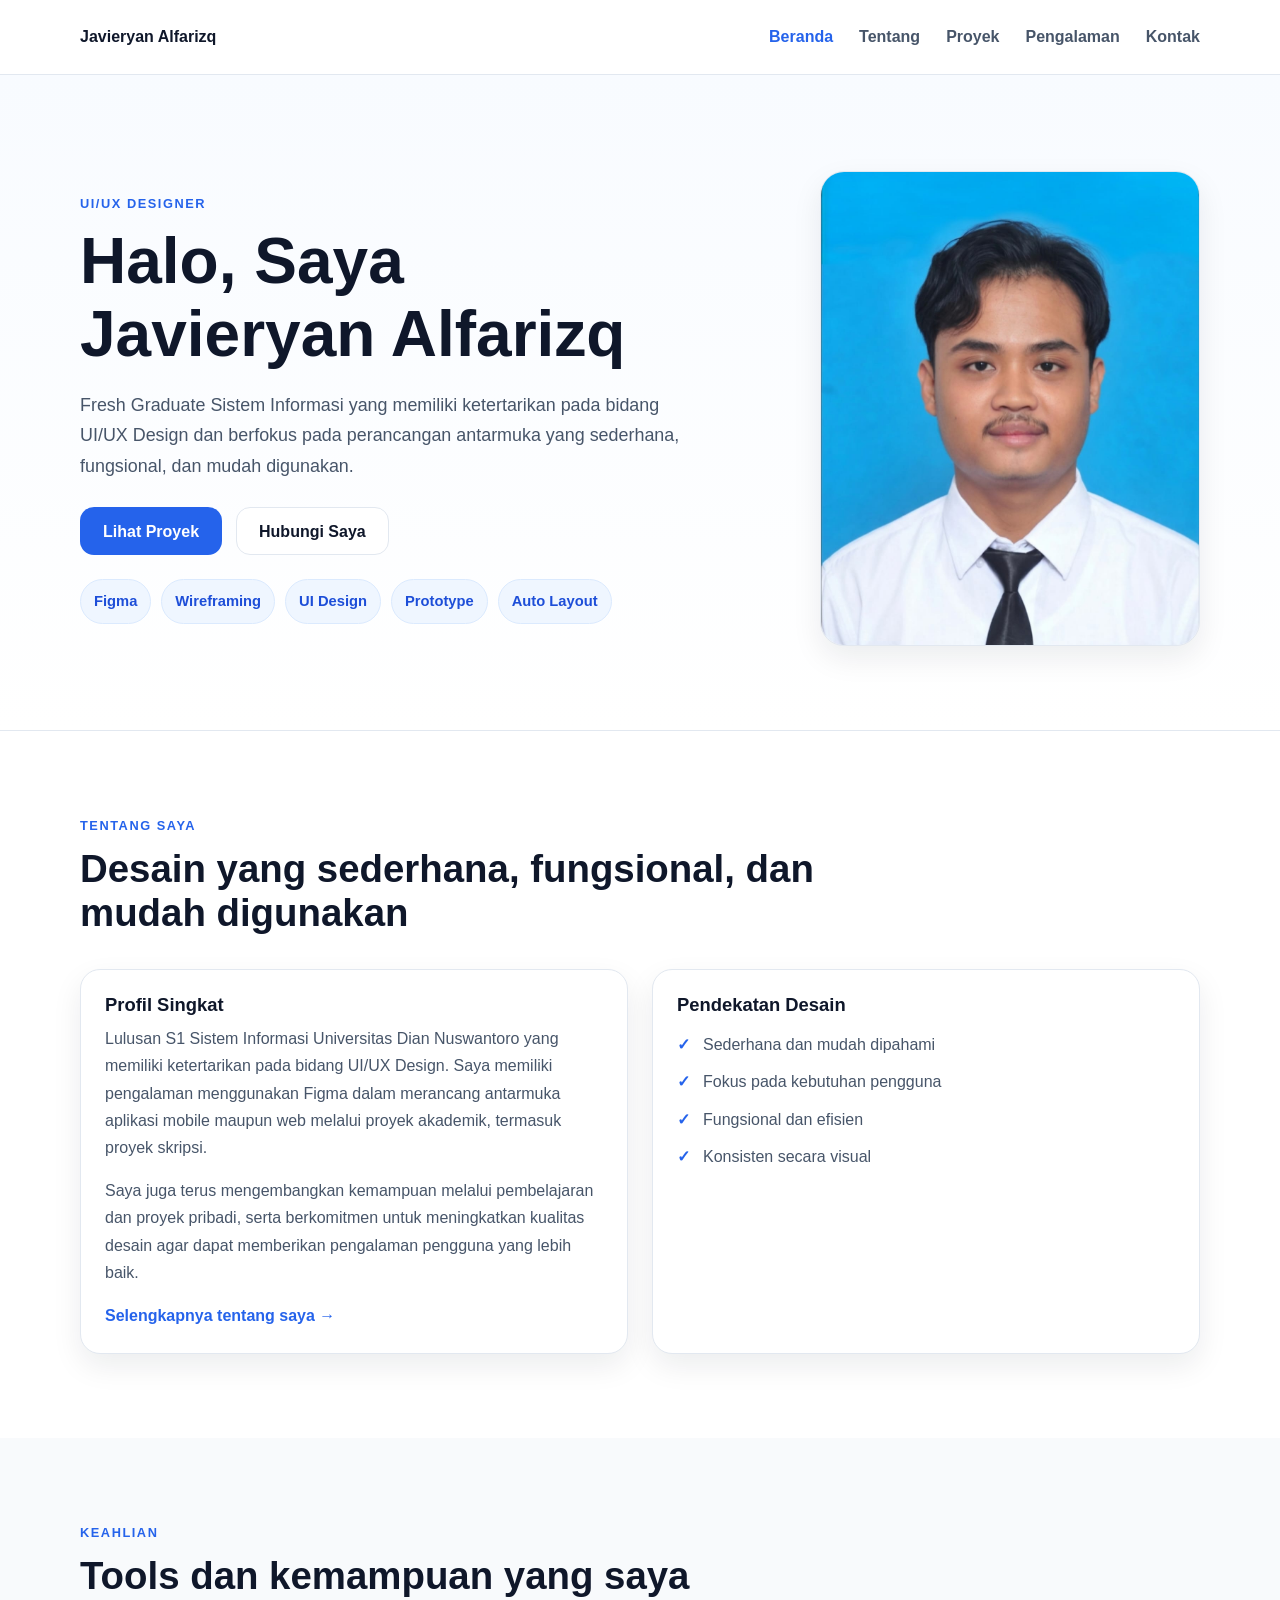
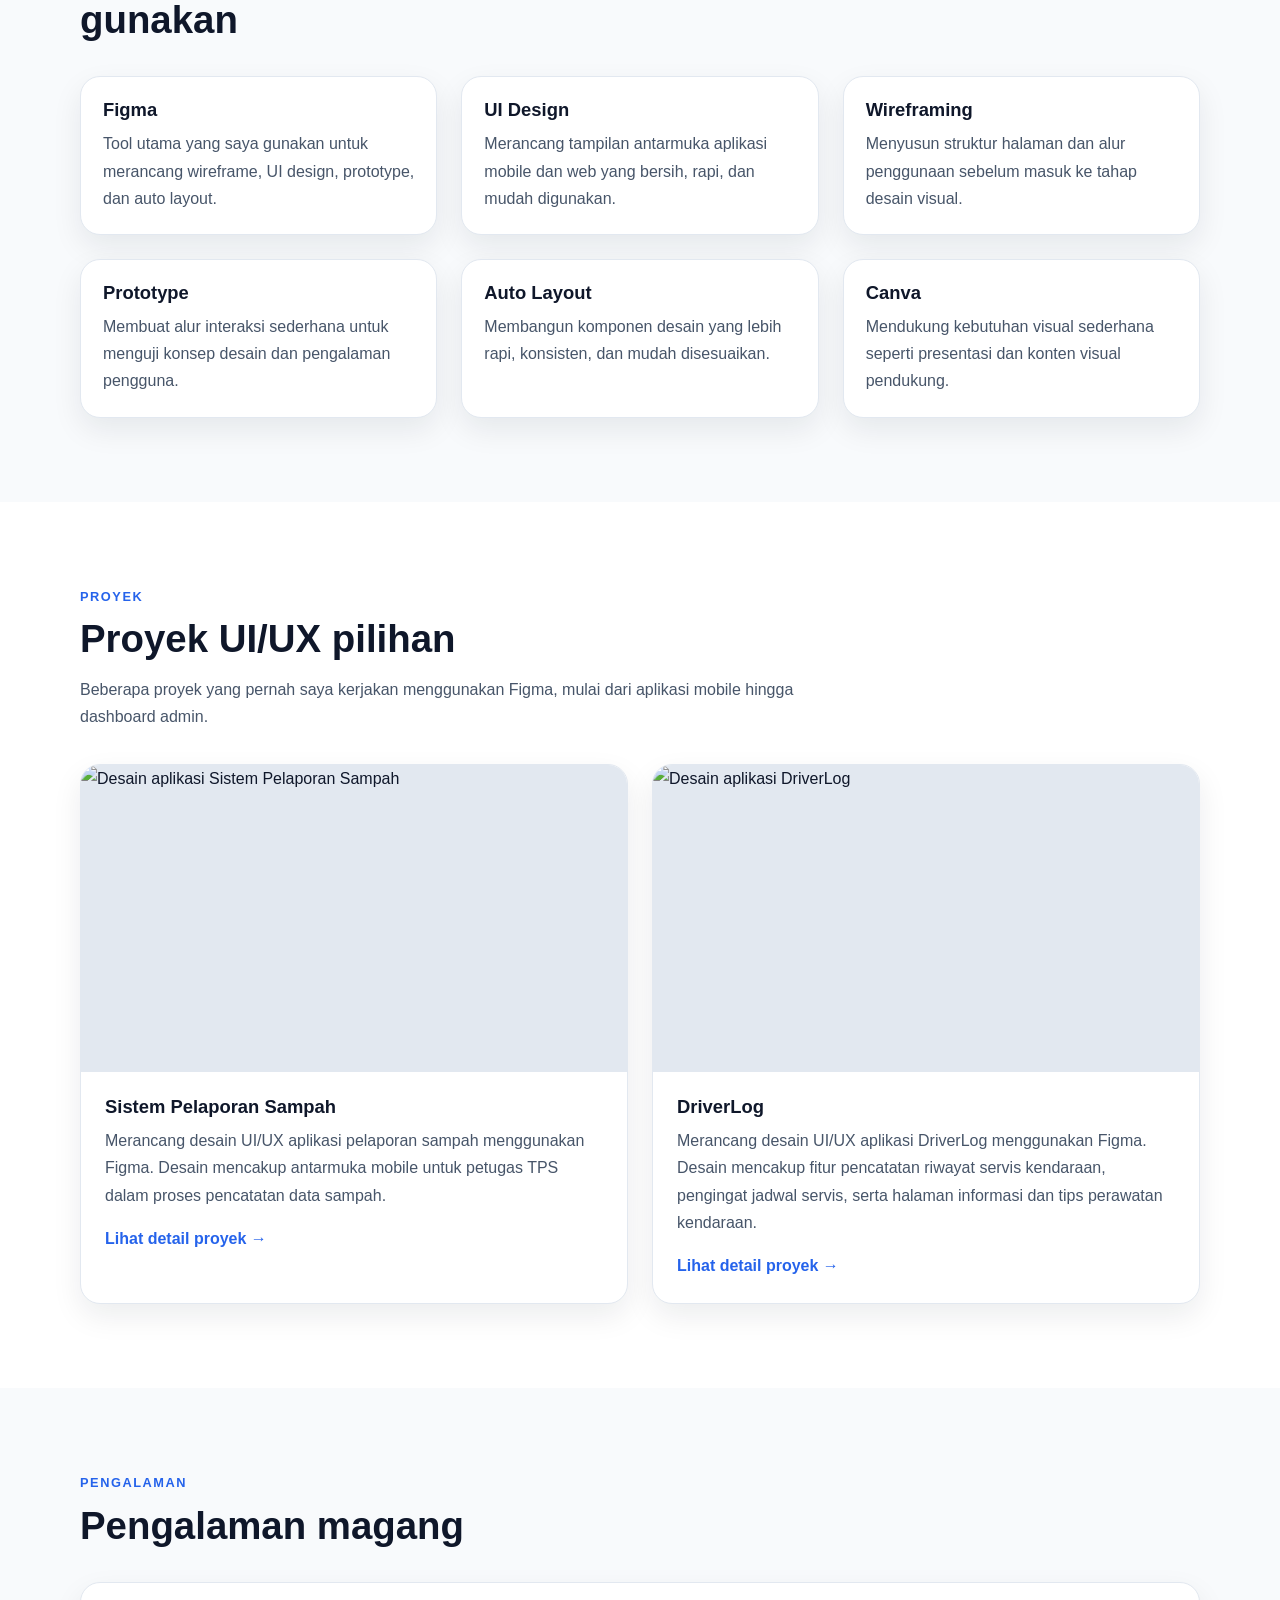
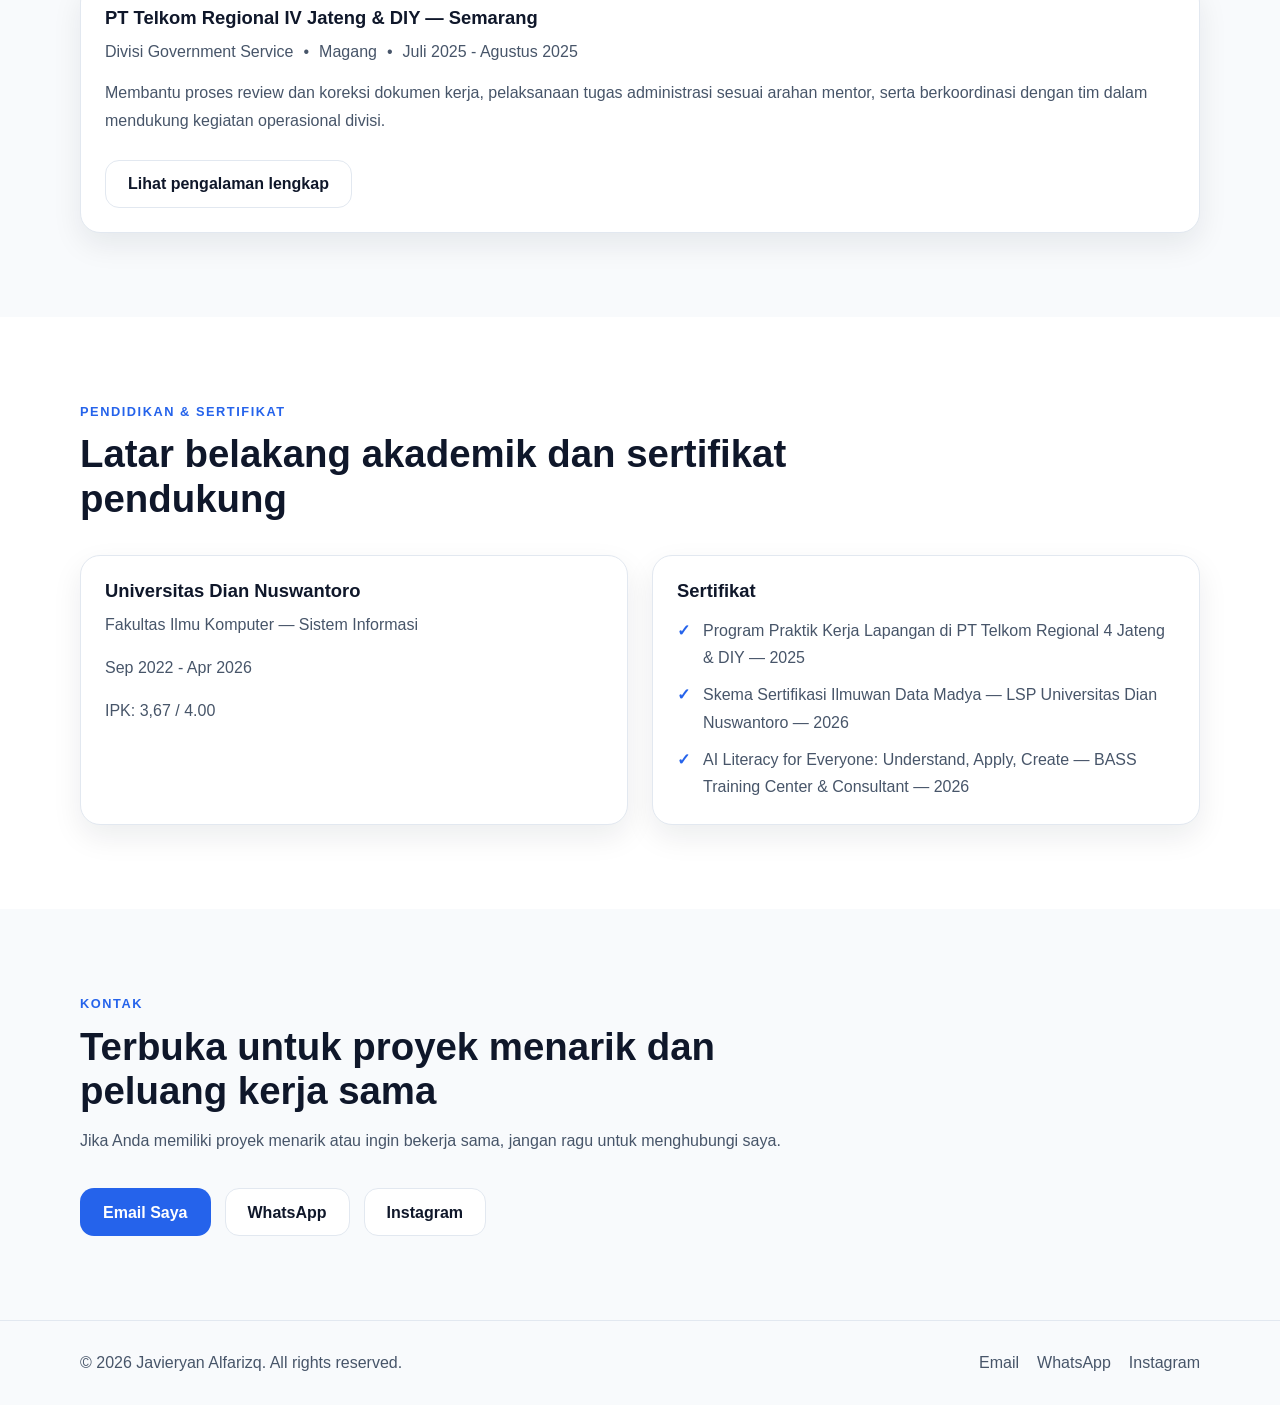
==== index.html @ 16094258 "first commit" ====
<!DOCTYPE html>
<html lang="id">
<head>
  <meta charset="UTF-8" />
  <meta name="viewport" content="width=device-width, initial-scale=1.0" />

  <title>Javieryan Alfarizq — UI/UX Designer</title>

  <meta
    name="description"
    content="Portofolio Javieryan Alfarizq, Fresh Graduate Sistem Informasi yang berfokus pada UI/UX Design. Merancang antarmuka aplikasi mobile dan web yang sederhana, fungsional, dan mudah digunakan."
  />

  <link rel="icon" href="favicon.svg" type="image/svg+xml" />
  <link rel="stylesheet" href="css/style.css" />
  <script src="js/main.js" defer></script>
</head>
<body>

  <!-- Header -->
  <header class="header">
    <div class="container nav">
      <a class="brand" href="index.html">Javieryan Alfarizq</a>

      <button
        id="menu-toggle"
        class="menu-toggle"
        aria-label="Buka menu"
        aria-expanded="false"
      >
        ☰
      </button>

      <nav aria-label="Navigasi utama">
        <ul id="nav-links" class="nav-links">
          <li><a class="nav-link active" aria-current="page" href="index.html">Beranda</a></li>
          <li><a class="nav-link" href="about.html">Tentang</a></li>
          <li><a class="nav-link" href="projects.html">Proyek</a></li>
          <li><a class="nav-link" href="experience.html">Pengalaman</a></li>
          <li><a class="nav-link" href="contact.html">Kontak</a></li>
        </ul>
      </nav>
    </div>
  </header>

  <main>

        <!-- Hero -->
    <section class="hero">
      <div class="container hero-grid">

        <!-- Kolom kiri: teks -->
        <div class="hero-inner reveal">
          <p class="eyebrow">UI/UX Designer</p>

          <h1>Halo, Saya Javieryan Alfarizq</h1>

          <p class="lead">
            Fresh Graduate Sistem Informasi yang memiliki ketertarikan pada bidang
            UI/UX Design dan berfokus pada perancangan antarmuka yang sederhana,
            fungsional, dan mudah digunakan.
          </p>

          <div class="btn-row">
            <a class="btn btn-primary" href="projects.html">Lihat Proyek</a>
            <a class="btn btn-secondary" href="contact.html">Hubungi Saya</a>
          </div>

          <div class="badges">
            <span class="badge">Figma</span>
            <span class="badge">Wireframing</span>
            <span class="badge">UI Design</span>
            <span class="badge">Prototype</span>
            <span class="badge">Auto Layout</span>
          </div>
        </div>

        <!-- Kolom kanan: foto profil -->
        <div class="hero-photo reveal">
          <img
            src="assets/images/profile/javierfotobaru.jpeg"
            alt="Foto Javieryan Alfarizq"
          />
        </div>

      </div>
    </section>

    <!-- Tentang Singkat -->
    <section id="tentang" class="section reveal">
      <div class="container">
        <div class="section-head">
          <p class="eyebrow">Tentang Saya</p>
          <h2>Desain yang sederhana, fungsional, dan mudah digunakan</h2>
        </div>

        <div class="grid-2">
          <article class="card">
            <div class="card-body">
              <h3>Profil Singkat</h3>
              <p>
                Lulusan S1 Sistem Informasi Universitas Dian Nuswantoro yang
                memiliki ketertarikan pada bidang UI/UX Design. Saya memiliki
                pengalaman menggunakan Figma dalam merancang antarmuka aplikasi
                mobile maupun web melalui proyek akademik, termasuk proyek
                skripsi.
              </p>
              <p>
                Saya juga terus mengembangkan kemampuan melalui pembelajaran dan
                proyek pribadi, serta berkomitmen untuk meningkatkan kualitas
                desain agar dapat memberikan pengalaman pengguna yang lebih baik.
              </p>
              <a class="link-arrow" href="about.html">Selengkapnya tentang saya →</a>
            </div>
          </article>

          <article class="card">
            <div class="card-body">
              <h3>Pendekatan Desain</h3>
              <ul class="list-check">
                <li>Sederhana dan mudah dipahami</li>
                <li>Fokus pada kebutuhan pengguna</li>
                <li>Fungsional dan efisien</li>
                <li>Konsisten secara visual</li>
              </ul>
            </div>
          </article>
        </div>
      </div>
    </section>

    <!-- Keahlian -->
    <section id="keahlian" class="section alt reveal">
      <div class="container">
        <div class="section-head">
          <p class="eyebrow">Keahlian</p>
          <h2>Tools dan kemampuan yang saya gunakan</h2>
        </div>

        <div class="grid-3">
          <article class="card skill-card">
            <h3>Figma</h3>
            <p>
              Tool utama yang saya gunakan untuk merancang wireframe, UI design,
              prototype, dan auto layout.
            </p>
          </article>

          <article class="card skill-card">
            <h3>UI Design</h3>
            <p>
              Merancang tampilan antarmuka aplikasi mobile dan web yang bersih,
              rapi, dan mudah digunakan.
            </p>
          </article>

          <article class="card skill-card">
            <h3>Wireframing</h3>
            <p>
              Menyusun struktur halaman dan alur penggunaan sebelum masuk ke
              tahap desain visual.
            </p>
          </article>

          <article class="card skill-card">
            <h3>Prototype</h3>
            <p>
              Membuat alur interaksi sederhana untuk menguji konsep desain dan
              pengalaman pengguna.
            </p>
          </article>

          <article class="card skill-card">
            <h3>Auto Layout</h3>
            <p>
              Membangun komponen desain yang lebih rapi, konsisten, dan mudah
              disesuaikan.
            </p>
          </article>

          <article class="card skill-card">
            <h3>Canva</h3>
            <p>
              Mendukung kebutuhan visual sederhana seperti presentasi dan konten
              visual pendukung.
            </p>
          </article>
        </div>
      </div>
    </section>

    <!-- Proyek Unggulan -->
    <section id="proyek" class="section reveal">
      <div class="container">
        <div class="section-head">
          <p class="eyebrow">Proyek</p>
          <h2>Proyek UI/UX pilihan</h2>
          <p>
            Beberapa proyek yang pernah saya kerjakan menggunakan Figma, mulai
            dari aplikasi mobile hingga dashboard admin.
          </p>
        </div>

        <div class="grid-2">
          <article class="card">
            <img
              class="project-thumb"
              src="https://placehold.co/1200x750/dbeafe/1d4ed8?text=Sistem+Pelaporan+Sampah"
              alt="Desain aplikasi Sistem Pelaporan Sampah"
              loading="lazy"
            />
            <div class="card-body">
              <h3>Sistem Pelaporan Sampah</h3>
              <p>
                Merancang desain UI/UX aplikasi pelaporan sampah menggunakan
                Figma. Desain mencakup antarmuka mobile untuk petugas TPS dalam
                proses pencatatan data sampah.
              </p>
              <a class="link-arrow" href="projects/sistem-pelaporan-sampah.html">
                Lihat detail proyek →
              </a>
            </div>
          </article>

          <article class="card">
            <img
              class="project-thumb"
              src="https://placehold.co/1200x750/d1fae5/065f46?text=DriverLog"
              alt="Desain aplikasi DriverLog"
              loading="lazy"
            />
            <div class="card-body">
              <h3>DriverLog</h3>
              <p>
                Merancang desain UI/UX aplikasi DriverLog menggunakan Figma.
                Desain mencakup fitur pencatatan riwayat servis kendaraan,
                pengingat jadwal servis, serta halaman informasi dan tips
                perawatan kendaraan.
              </p>
              <a class="link-arrow" href="projects/driverlog.html">
                Lihat detail proyek →
              </a>
            </div>
          </article>
        </div>
      </div>
    </section>

    <!-- Pengalaman -->
    <section id="pengalaman" class="section alt reveal">
      <div class="container">
        <div class="section-head">
          <p class="eyebrow">Pengalaman</p>
          <h2>Pengalaman magang</h2>
        </div>

        <div class="timeline">
          <article class="timeline-item">
            <h3>PT Telkom Regional IV Jateng & DIY — Semarang</h3>
            <div class="timeline-meta">
              <span>Divisi Government Service</span>
              <span>•</span>
              <span>Magang</span>
              <span>•</span>
              <span>Juli 2025 - Agustus 2025</span>
            </div>
            <p>
              Membantu proses review dan koreksi dokumen kerja, pelaksanaan tugas
              administrasi sesuai arahan mentor, serta berkoordinasi dengan tim
              dalam mendukung kegiatan operasional divisi.
            </p>
            <div class="btn-row">
              <a class="btn btn-secondary" href="experience.html">
                Lihat pengalaman lengkap
              </a>
            </div>
          </article>
        </div>
      </div>
    </section>

    <!-- Pendidikan & Sertifikat -->
    <section id="pendidikan-sertifikat" class="section reveal">
      <div class="container">
        <div class="section-head">
          <p class="eyebrow">Pendidikan & Sertifikat</p>
          <h2>Latar belakang akademik dan sertifikat pendukung</h2>
        </div>

        <div class="grid-2">
          <article class="card">
            <div class="card-body">
              <h3>Universitas Dian Nuswantoro</h3>
              <p>
                Fakultas Ilmu Komputer — Sistem Informasi
              </p>
              <p>
                Sep 2022 - Apr 2026
              </p>
              <p>
                IPK: 3,67 / 4.00
              </p>
            </div>
          </article>

          <article class="card">
            <div class="card-body">
              <h3>Sertifikat</h3>
              <ul class="list-check">
                <li>
                  Program Praktik Kerja Lapangan di PT Telkom Regional 4 Jateng & DIY — 2025
                </li>
                <li>
                  Skema Sertifikasi Ilmuwan Data Madya — LSP Universitas Dian Nuswantoro — 2026
                </li>
                <li>
                  AI Literacy for Everyone: Understand, Apply, Create — BASS Training Center & Consultant — 2026
                </li>
              </ul>
            </div>
          </article>
        </div>
      </div>
    </section>

    <!-- CTA Kontak -->
    <section id="kontak" class="section alt reveal">
      <div class="container">
        <div class="section-head">
          <p class="eyebrow">Kontak</p>
          <h2>Terbuka untuk proyek menarik dan peluang kerja sama</h2>
          <p>
            Jika Anda memiliki proyek menarik atau ingin bekerja sama, jangan
            ragu untuk menghubungi saya.
          </p>
        </div>

        <div class="btn-row">
          <a class="btn btn-primary" href="mailto:javierralfarizq@gmail.com">
            Email Saya
          </a>
          <a
            class="btn btn-secondary"
            href="https://wa.me/6285755788199"
            target="_blank"
            rel="noopener"
          >
            WhatsApp
          </a>
          <a
            class="btn btn-secondary"
            href="https://instagram.com/javierralfarizq"
            target="_blank"
            rel="noopener"
          >
            Instagram
          </a>
        </div>
      </div>
    </section>

  </main>

  <!-- Footer -->
  <footer class="footer">
    <div class="container footer-inner">
      <p>© <span id="year"></span> Javieryan Alfarizq. All rights reserved.</p>

      <div class="footer-links">
        <a href="mailto:javierralfarizq@gmail.com">Email</a>
        <a href="https://wa.me/6285755788199" target="_blank" rel="noopener">
          WhatsApp
        </a>
        <a href="https://instagram.com/javierralfarizq" target="_blank" rel="noopener">
          Instagram
        </a>
      </div>
    </div>
  </footer>

</body>
</html>
---- css/style.css ----
/* =========================================
   PORTFOLIO JAVIERYAN ALFARIZQ
   Static Multipage Portfolio
========================================= */

:root {
  --bg: #ffffff;
  --surface: #f8fafc;
  --text: #0f172a;
  --muted: #475569;
  --border: #e2e8f0;
  --primary: #2563eb;
  --primary-dark: #1d4ed8;
  --primary-light: #eff6ff;
  --white: #ffffff;
  --shadow: 0 12px 30px rgba(15, 23, 42, 0.08);
  --radius: 20px;
}

* {
  margin: 0;
  padding: 0;
  box-sizing: border-box;
}

html {
  scroll-behavior: smooth;
}

body {
  font-family: "Segoe UI", Arial, Helvetica, sans-serif;
  background: var(--bg);
  color: var(--text);
  line-height: 1.7;
}

img {
  max-width: 100%;
  display: block;
}

a {
  text-decoration: none;
  color: inherit;
}

ul {
  list-style: none;
}

.container {
  width: min(1120px, 92%);
  margin-inline: auto;
}

.section {
  padding: 84px 0;
  scroll-margin-top: 95px;
}

.section.alt {
  background: var(--surface);
}

.section-head {
  max-width: 760px;
  margin-bottom: 34px;
}

.eyebrow {
  color: var(--primary);
  font-weight: 800;
  text-transform: uppercase;
  letter-spacing: 0.12em;
  font-size: 0.8rem;
  margin-bottom: 10px;
}

h1,
h2,
h3 {
  line-height: 1.15;
}

h1 {
  font-size: clamp(2.3rem, 5vw, 4.2rem);
  margin-bottom: 18px;
}

h2 {
  font-size: clamp(1.8rem, 3vw, 2.6rem);
  margin-bottom: 14px;
}

h3 {
  font-size: 1.15rem;
  margin-bottom: 10px;
}

p {
  color: var(--muted);
}

.muted {
  color: var(--muted);
}

/* Header */
.header {
  position: sticky;
  top: 0;
  z-index: 1000;
  background: rgba(255, 255, 255, 0.92);
  backdrop-filter: blur(12px);
  border-bottom: 1px solid var(--border);
}

.nav {
  display: flex;
  align-items: center;
  justify-content: space-between;
  min-height: 74px;
  position: relative;
}

.brand {
  font-weight: 800;
  font-size: 1rem;
}

.nav-links {
  display: flex;
  align-items: center;
  gap: 26px;
}

.nav-link {
  color: var(--muted);
  font-weight: 600;
}

.nav-link:hover,
.nav-link.active {
  color: var(--text);
}

.nav-link.active {
  color: var(--primary);
}

.menu-toggle {
  display: none;
  background: var(--white);
  border: 1px solid var(--border);
  border-radius: 10px;
  width: 44px;
  height: 44px;
  font-size: 1.2rem;
  cursor: pointer;
}

/* Hero */
.hero {
  padding: 96px 0 84px;
  background: linear-gradient(180deg, #f8fbff 0%, #ffffff 100%);
  border-bottom: 1px solid var(--border);
}

.hero-inner {
  max-width: 820px;
}

/* Hero 2 kolom dengan foto di kanan */
.hero-grid {
  display: grid;
  grid-template-columns: 1.15fr 0.85fr;
  gap: 48px;
  align-items: center;
}

.hero-photo {
  display: flex;
  justify-content: flex-end;
}

.hero-photo img {
  width: 100%;
  max-width: 380px;
  aspect-ratio: 4 / 5;
  object-fit: cover;
  border-radius: 24px;
  border: 1px solid var(--border);
  box-shadow: var(--shadow);
  background: #e2e8f0;
}

.hero .lead {
  font-size: 1.12rem;
  max-width: 760px;
  margin-bottom: 26px;
}

.btn-row {
  display: flex;
  flex-wrap: wrap;
  gap: 14px;
  margin-top: 26px;
}

.btn {
  display: inline-flex;
  align-items: center;
  justify-content: center;
  min-height: 48px;
  padding: 0 22px;
  border-radius: 14px;
  font-weight: 700;
  transition: 0.2s ease;
  border: 1px solid transparent;
}

.btn-primary {
  background: var(--primary);
  color: var(--white);
}

.btn-primary:hover {
  background: var(--primary-dark);
}

.btn-secondary {
  border-color: var(--border);
  background: var(--white);
  color: var(--text);
}

.btn-secondary:hover {
  border-color: #cbd5e1;
}

.badges {
  display: flex;
  flex-wrap: wrap;
  gap: 10px;
  margin-top: 24px;
}

.badge {
  padding: 9px 13px;
  border-radius: 999px;
  background: var(--primary-light);
  color: var(--primary-dark);
  border: 1px solid #dbeafe;
  font-size: 0.92rem;
  font-weight: 600;
}

/* Grid */
.grid-2 {
  display: grid;
  grid-template-columns: repeat(2, minmax(0, 1fr));
  gap: 24px;
}

.grid-3 {
  display: grid;
  grid-template-columns: repeat(3, minmax(0, 1fr));
  gap: 24px;
}

/* Card */
.card {
  background: var(--white);
  border: 1px solid var(--border);
  border-radius: var(--radius);
  box-shadow: var(--shadow);
  overflow: hidden;
}

.card-body {
  padding: 24px;
}

.card-body p {
  margin-bottom: 16px;
}

.project-thumb {
  aspect-ratio: 16 / 9;
  object-fit: cover;
  width: 100%;
  background: #e2e8f0;
}

.link-arrow {
  color: var(--primary);
  font-weight: 700;
}

.skill-card {
  padding: 22px;
}

/* Timeline */
.timeline {
  display: grid;
  gap: 18px;
}

.timeline-item {
  padding: 24px;
  border: 1px solid var(--border);
  border-radius: 20px;
  background: var(--white);
  box-shadow: var(--shadow);
}

.timeline-meta {
  display: flex;
  flex-wrap: wrap;
  gap: 10px;
  color: var(--muted);
  margin: 10px 0 14px;
}

.list-check {
  display: grid;
  gap: 10px;
  margin-top: 16px;
}

.list-check li {
  position: relative;
  padding-left: 26px;
  color: var(--muted);
}

.list-check li::before {
  content: "✓";
  position: absolute;
  left: 0;
  color: var(--primary);
  font-weight: 800;
}

/* Contact */
.contact-grid {
  display: grid;
  grid-template-columns: repeat(3, minmax(0, 1fr));
  gap: 24px;
}

.contact-card h3 {
  margin-bottom: 8px;
}

.contact-card p {
  margin-bottom: 12px;
}

.contact-card a {
  color: var(--primary);
  font-weight: 700;
  word-break: break-all;
}

/* Footer */
.footer {
  padding: 28px 0;
  border-top: 1px solid var(--border);
  background: var(--surface);
}

.footer-inner {
  display: flex;
  align-items: center;
  justify-content: space-between;
  gap: 16px;
  flex-wrap: wrap;
}

.footer-links {
  display: flex;
  gap: 18px;
  flex-wrap: wrap;
}

.footer-links a {
  color: var(--muted);
}

.footer-links a:hover {
  color: var(--primary);
}

/* Detail Project */
.breadcrumb {
  color: var(--muted);
  margin-bottom: 18px;
}

.breadcrumb a {
  color: var(--primary);
}

.detail-hero {
  padding: 70px 0 34px;
}

.detail-meta {
  display: grid;
  grid-template-columns: repeat(4, minmax(0, 1fr));
  gap: 16px;
  margin-top: 28px;
}

.meta-box {
  padding: 18px;
  border: 1px solid var(--border);
  border-radius: 18px;
  background: var(--white);
}

.meta-box span {
  display: block;
  color: var(--muted);
  font-size: 0.92rem;
  margin-bottom: 6px;
}

.meta-box strong {
  font-size: 0.98rem;
}

.detail-content {
  display: grid;
  gap: 18px;
  margin-top: 20px;
}

.media-stack {
  display: grid;
  gap: 18px;
  margin-top: 24px;
}

.media-stack img {
  border-radius: 20px;
  border: 1px solid var(--border);
}

.project-nav {
  display: flex;
  justify-content: space-between;
  gap: 16px;
  margin-top: 36px;
  flex-wrap: wrap;
}

/* Reveal Animation */
.js .reveal {
  opacity: 0;
  transform: translateY(18px);
  transition: opacity 0.5s ease, transform 0.5s ease;
}

.js .reveal.visible {
  opacity: 1;
  transform: translateY(0);
}

/* Responsive */
@media (max-width: 900px) {
  .grid-3,
  .grid-2,
  .contact-grid,
  .detail-meta {
    grid-template-columns: 1fr;
  }

    .hero-grid {
    grid-template-columns: 1fr;
    gap: 32px;
  }

  .hero-photo {
    justify-content: center;
    order: -1; /* foto tampil di atas teks; hapus baris ini jika ingin foto di bawah */
  }

  .hero-photo img {
    max-width: 300px;
  }

  .section {
    padding: 68px 0;
  }

  .menu-toggle {
    display: inline-flex;
    align-items: center;
    justify-content: center;
  }

  .nav-links {
    display: none;
    position: absolute;
    top: 74px;
    left: 0;
    width: 100%;
    background: var(--white);
    border-bottom: 1px solid var(--border);
    padding: 18px 4%;
    box-shadow: var(--shadow);
  }

  .nav-links.show {
    display: grid;
    gap: 14px;
  }

  .footer-inner {
    align-items: flex-start;
    flex-direction: column;
  }
}
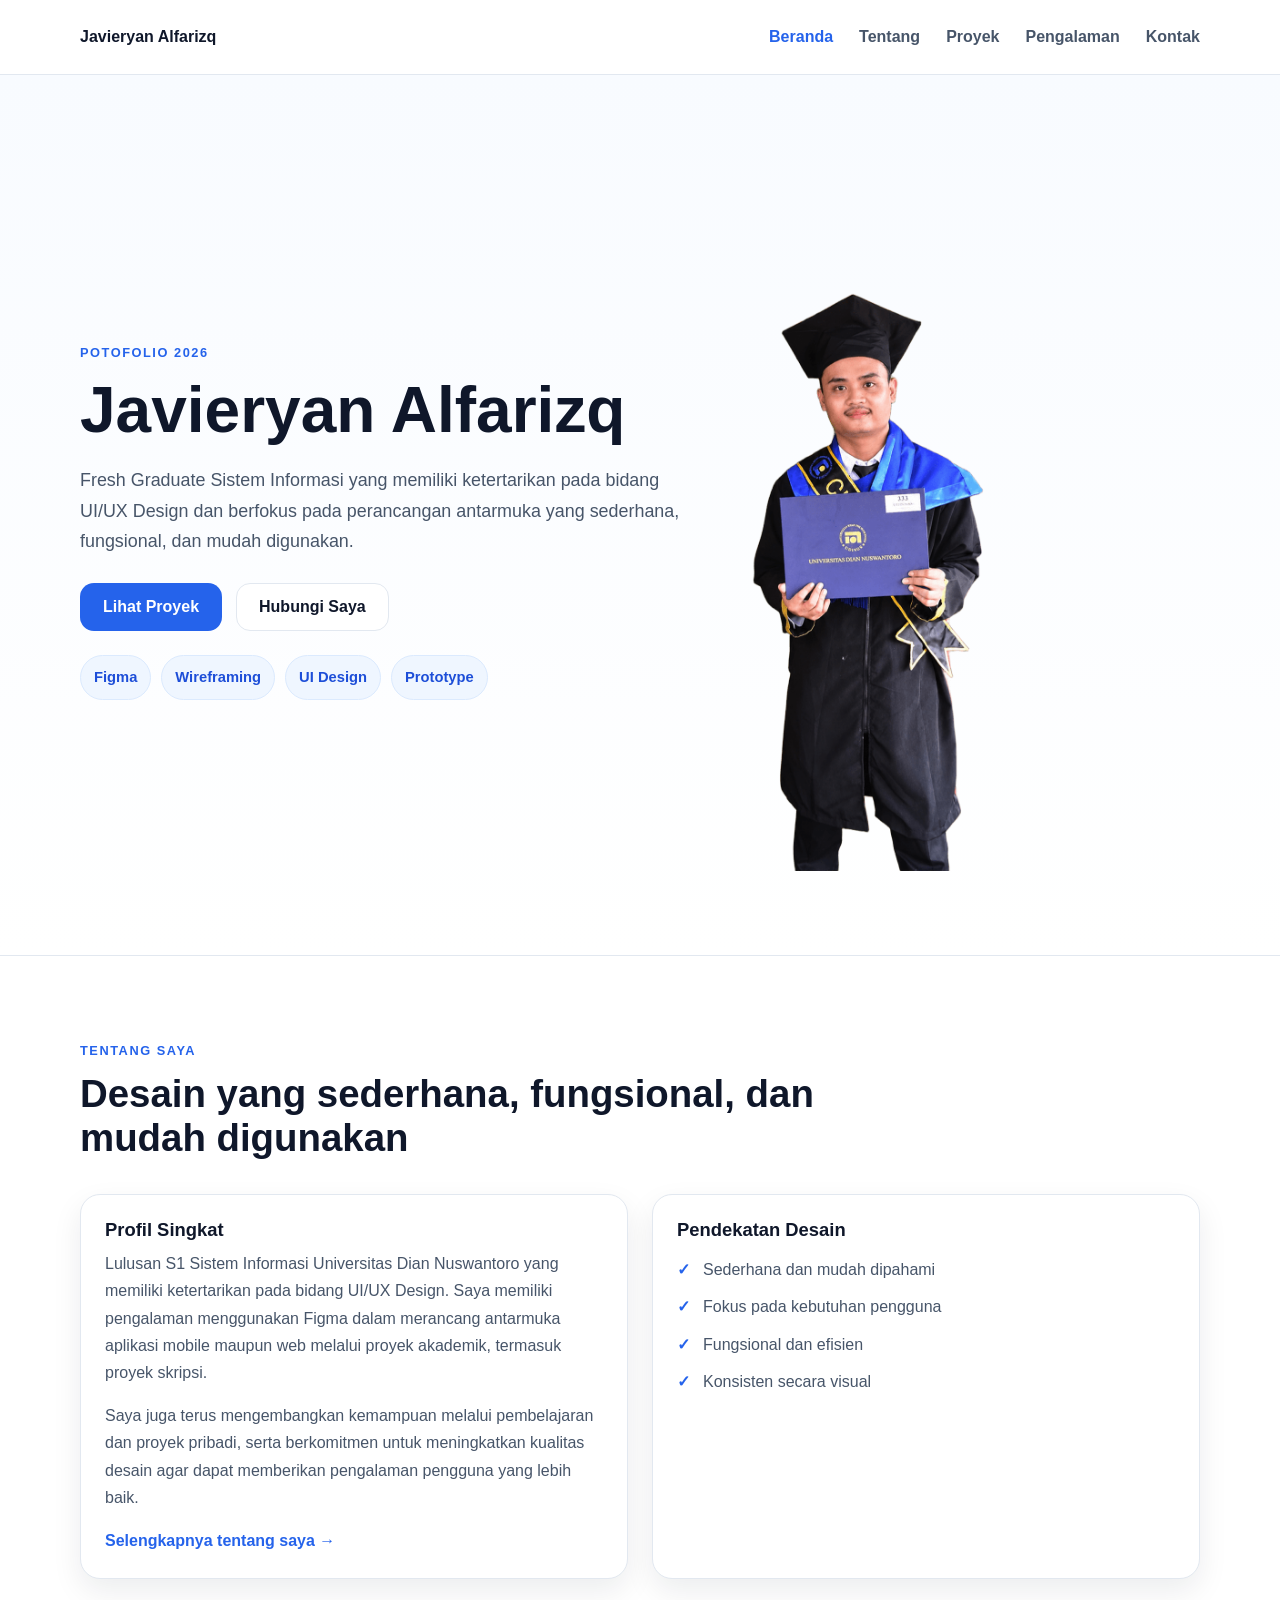
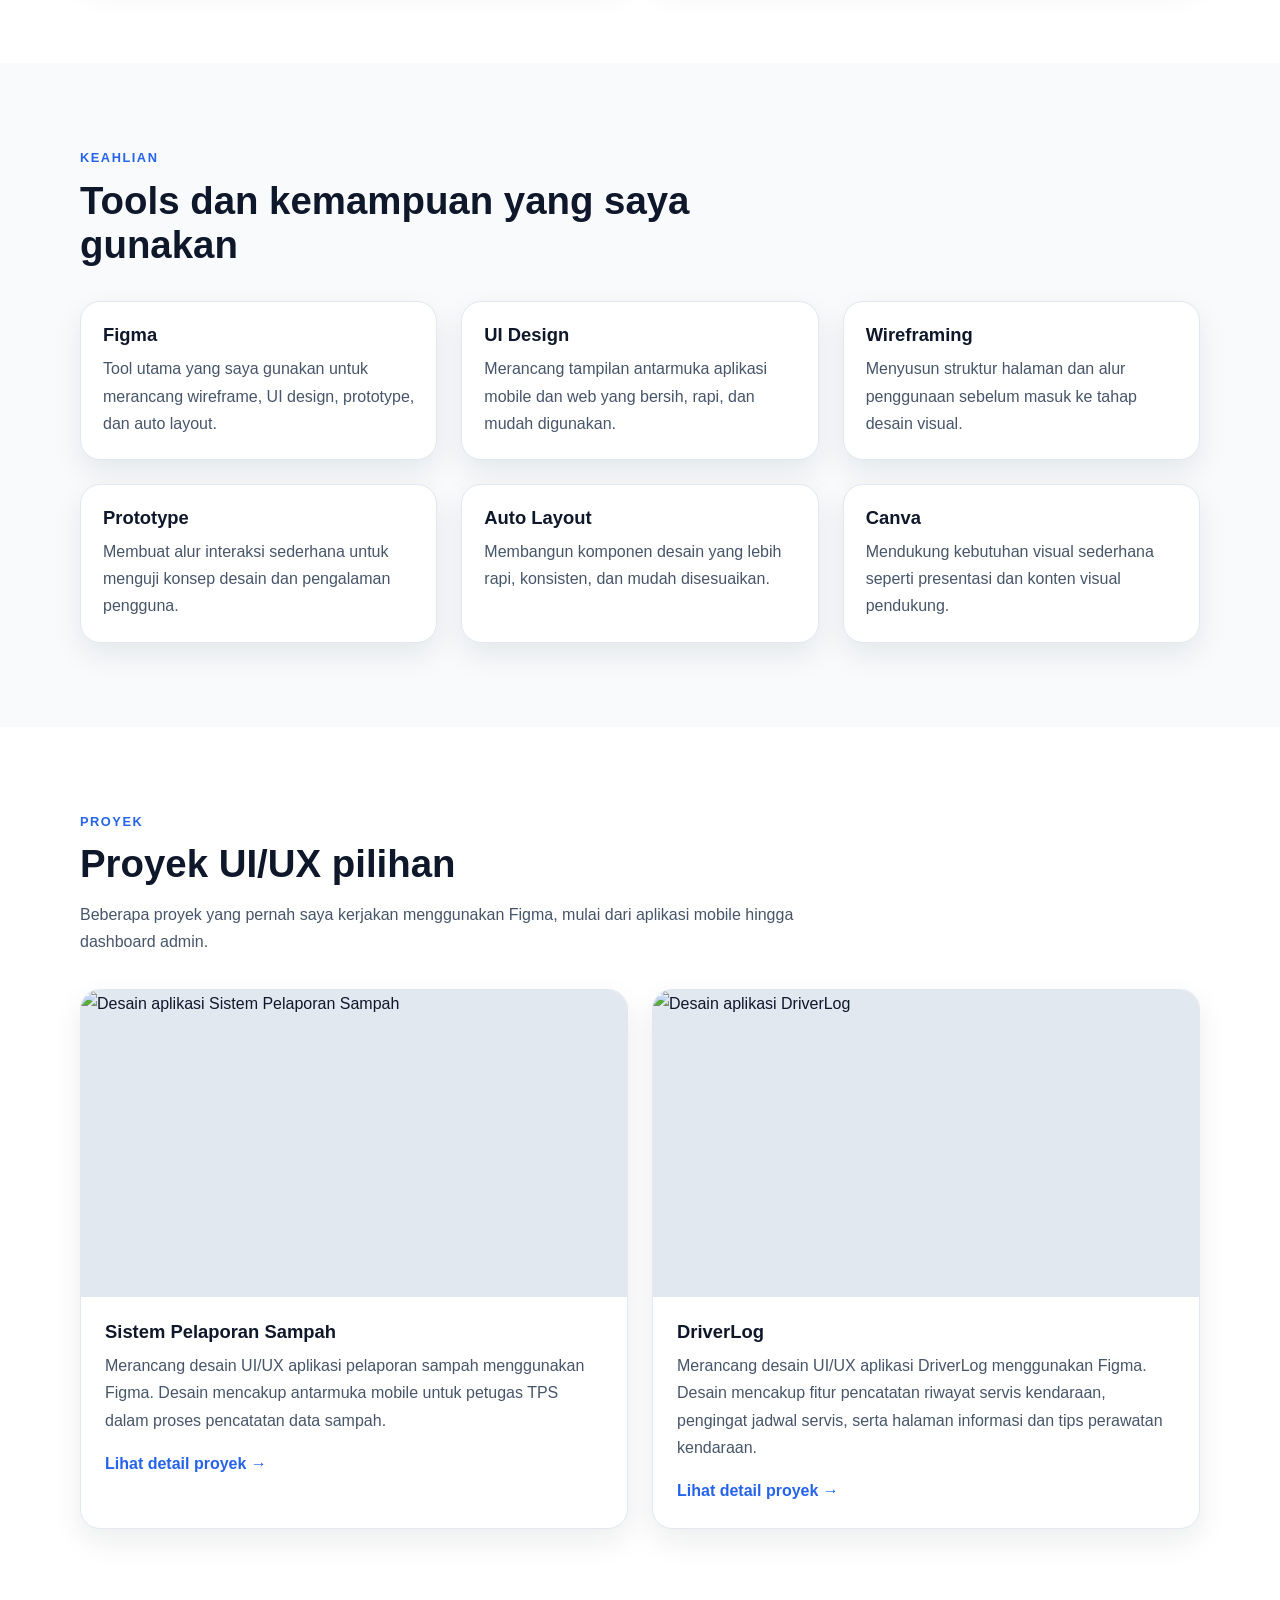
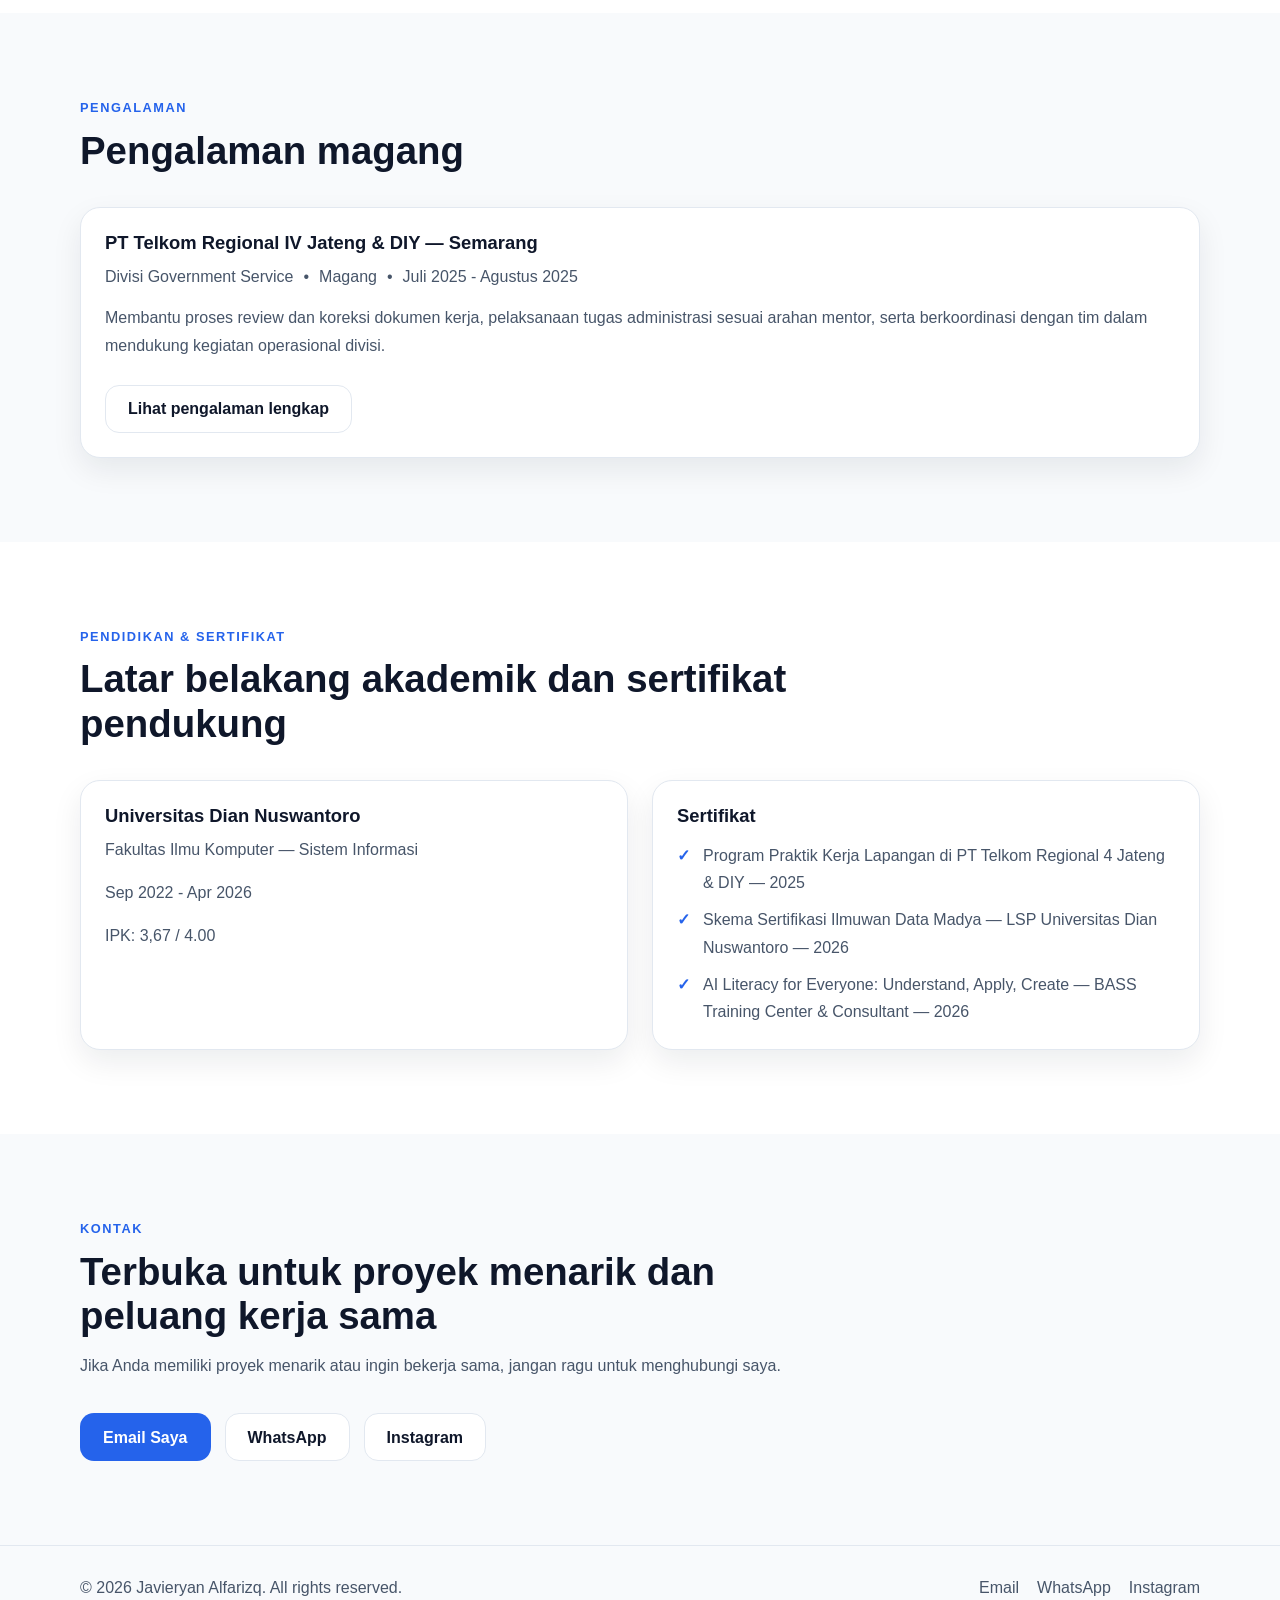
==== commit cad40676: "javier portofolio" ====
--- a/index.html
+++ b/index.html
@@ -51,9 +51,9 @@
 
         <!-- Kolom kiri: teks -->
         <div class="hero-inner reveal">
-          <p class="eyebrow">UI/UX Designer</p>
-
-          <h1>Halo, Saya Javieryan Alfarizq</h1>
+          <p class="eyebrow">POTOFOLIO 2026</p>
+
+          <h1>Javieryan Alfarizq</h1>
 
           <p class="lead">
             Fresh Graduate Sistem Informasi yang memiliki ketertarikan pada bidang
@@ -71,14 +71,13 @@
             <span class="badge">Wireframing</span>
             <span class="badge">UI Design</span>
             <span class="badge">Prototype</span>
-            <span class="badge">Auto Layout</span>
           </div>
         </div>
 
         <!-- Kolom kanan: foto profil -->
         <div class="hero-photo reveal">
           <img
-            src="assets/images/profile/javierfotobaru.jpeg"
+            src="assets/images/profile/fotowisuhda.png"
             alt="Foto Javieryan Alfarizq"
           />
         </div>
--- a/css/style.css
+++ b/css/style.css
@@ -184,14 +184,11 @@
 }
 
 .hero-photo img {
-  width: 100%;
-  max-width: 380px;
-  aspect-ratio: 4 / 5;
-  object-fit: cover;
-  border-radius: 24px;
-  border: 1px solid var(--border);
-  box-shadow: var(--shadow);
-  background: #e2e8f0;
+  width: 200%;
+  max-width: 700px;
+  aspect-ratio: 5 / 5;
+  height: auto;
+  object-fit: contain;
 }
 
 .hero .lead {
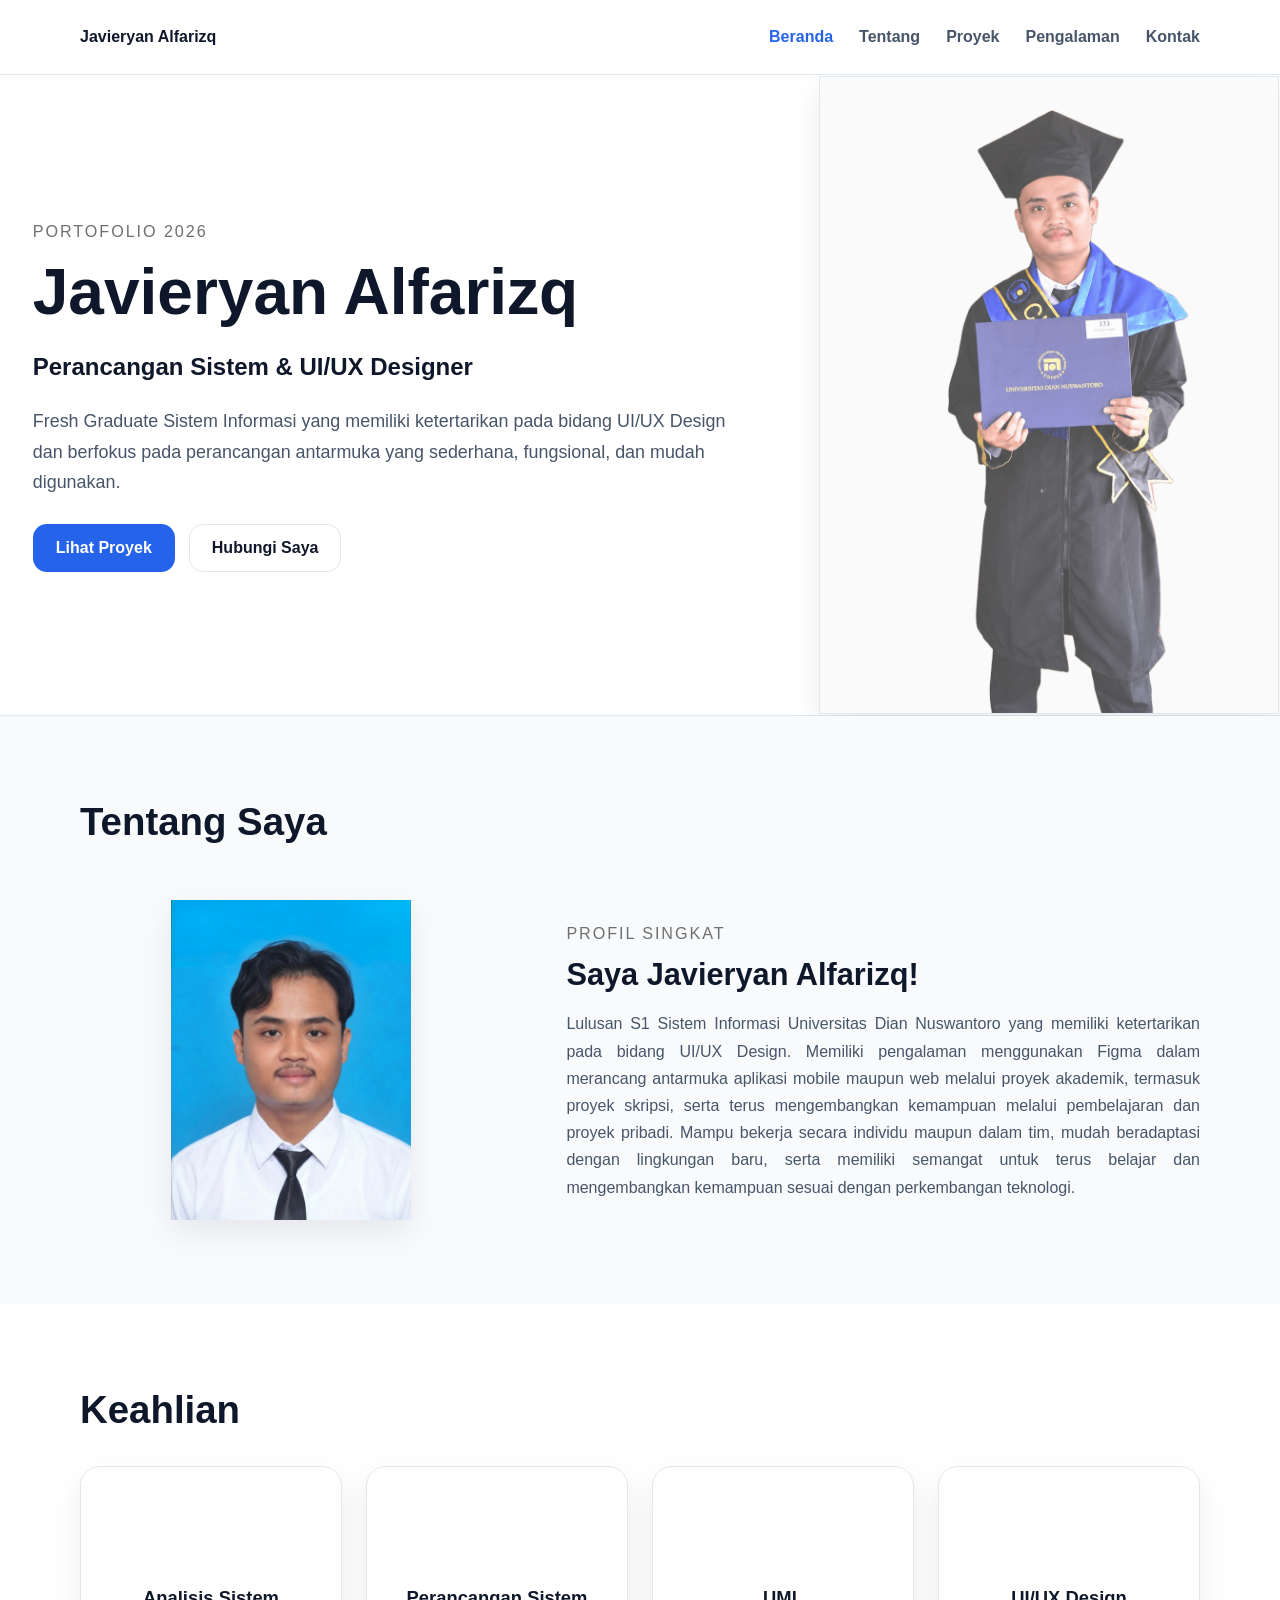
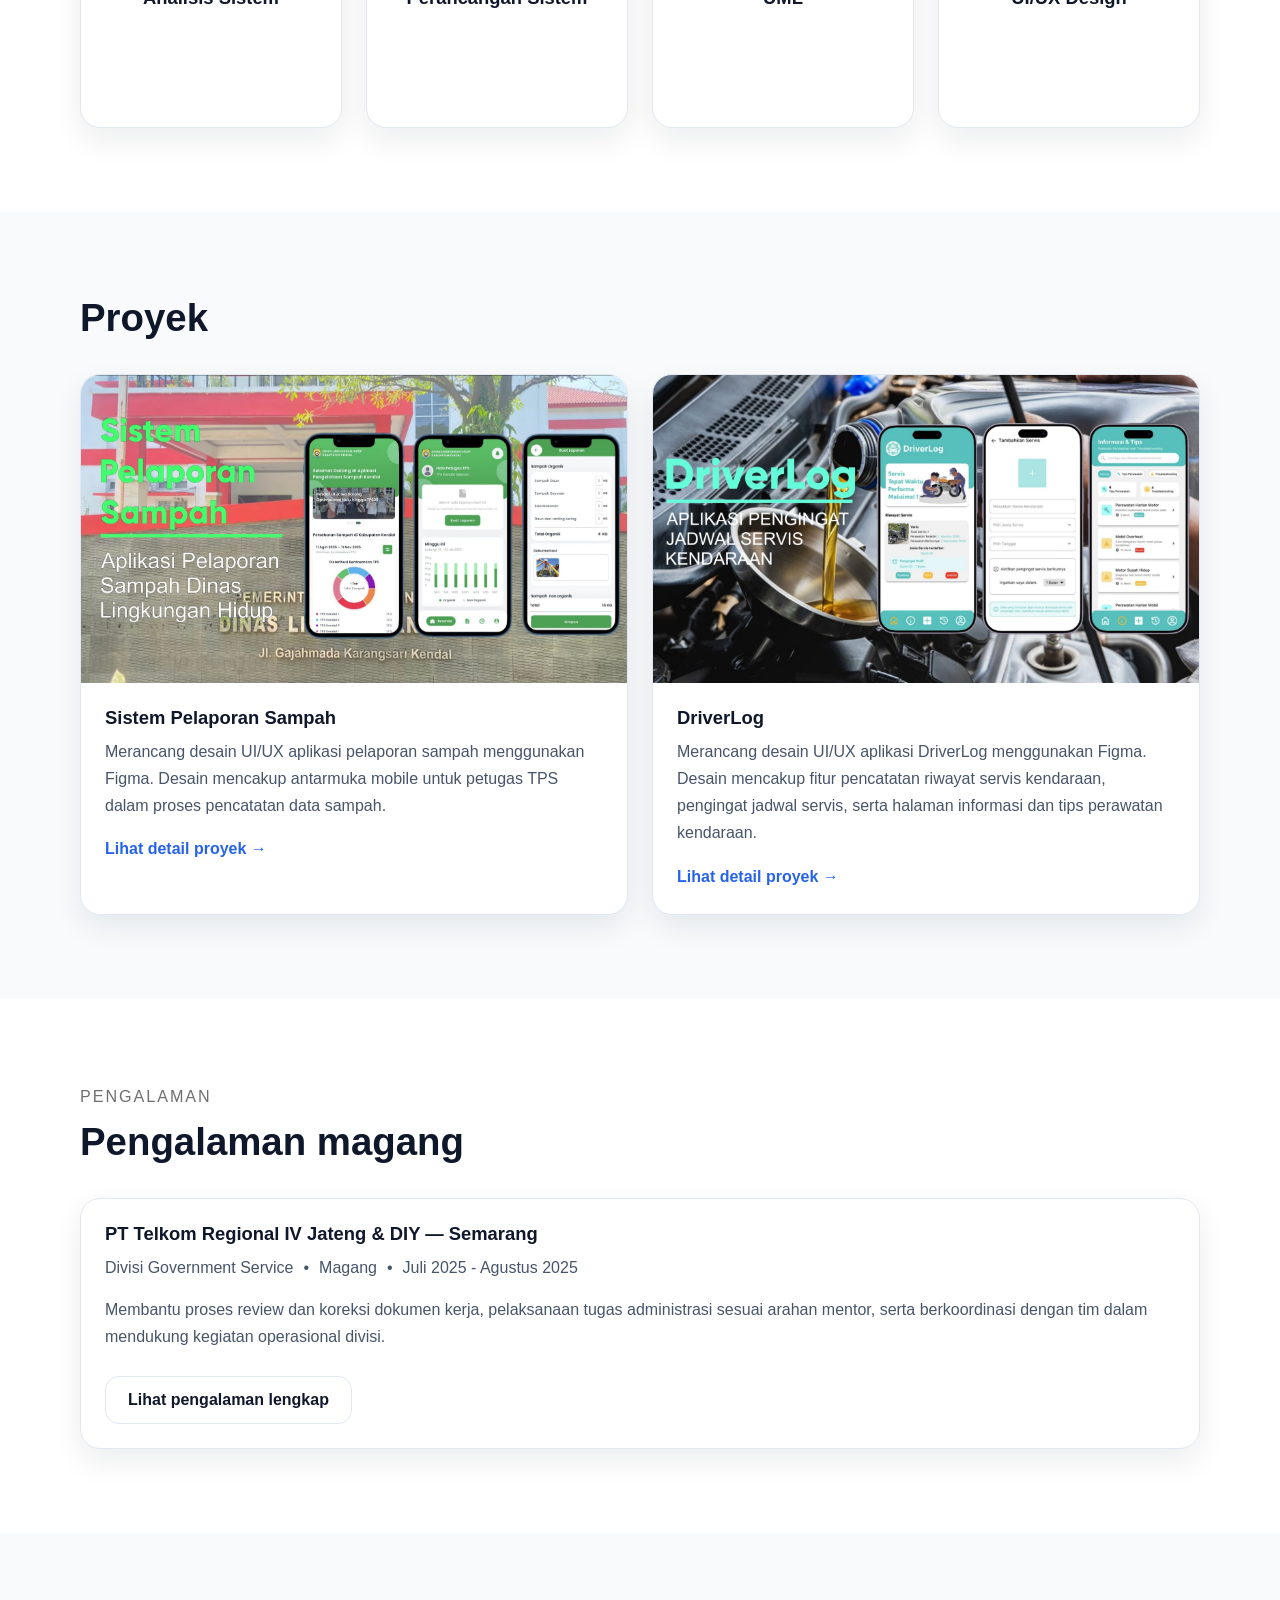
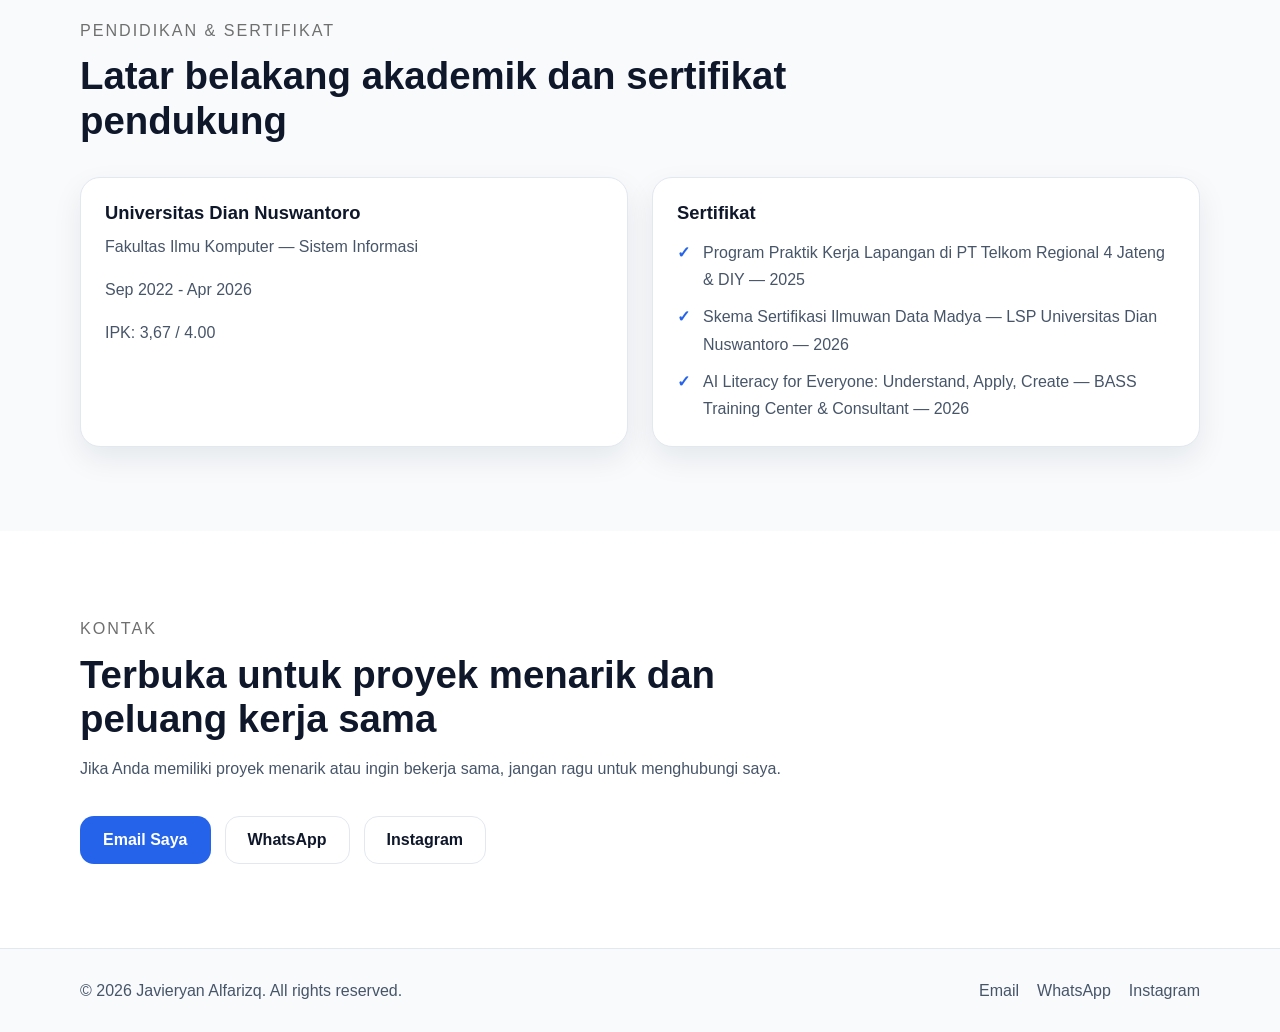
==== commit f35444ba: "javier portofolio" ====
--- a/index.html
+++ b/index.html
@@ -45,37 +45,32 @@
 
   <main>
 
-        <!-- Hero -->
+            <!-- Hero -->
     <section class="hero">
-      <div class="container hero-grid">
-
-        <!-- Kolom kiri: teks -->
-        <div class="hero-inner reveal">
-          <p class="eyebrow">POTOFOLIO 2026</p>
-
-          <h1>Javieryan Alfarizq</h1>
-
-          <p class="lead">
-            Fresh Graduate Sistem Informasi yang memiliki ketertarikan pada bidang
-            UI/UX Design dan berfokus pada perancangan antarmuka yang sederhana,
-            fungsional, dan mudah digunakan.
-          </p>
-
-          <div class="btn-row">
-            <a class="btn btn-primary" href="projects.html">Lihat Proyek</a>
-            <a class="btn btn-secondary" href="contact.html">Hubungi Saya</a>
+      <div class="hero-grid">
+
+        <div class="hero-left">
+          <div class="hero-inner reveal">
+            <p class="eyebrow">PORTOFOLIO 2026</p>
+
+            <h1>Javieryan Alfarizq</h1>
+            
+            <p class="hero-role">Perancangan Sistem & UI/UX Designer</p>
+
+            <p class="lead">
+              Fresh Graduate Sistem Informasi yang memiliki ketertarikan pada bidang
+              UI/UX Design dan berfokus pada perancangan antarmuka yang sederhana,
+              fungsional, dan mudah digunakan.
+            </p>
+
+            <div class="btn-row">
+              <a class="btn btn-primary" href="projects.html">Lihat Proyek</a>
+              <a class="btn btn-secondary" href="contact.html">Hubungi Saya</a>
+            </div>
           </div>
-
-          <div class="badges">
-            <span class="badge">Figma</span>
-            <span class="badge">Wireframing</span>
-            <span class="badge">UI Design</span>
-            <span class="badge">Prototype</span>
-          </div>
-        </div>
-
-        <!-- Kolom kanan: foto profil -->
-        <div class="hero-photo reveal">
+        </div>
+
+        <div class="hero-photo">
           <img
             src="assets/images/profile/fotowisuhda.png"
             alt="Foto Javieryan Alfarizq"
@@ -86,125 +81,91 @@
     </section>
 
     <!-- Tentang Singkat -->
-    <section id="tentang" class="section reveal">
-      <div class="container">
-        <div class="section-head">
-          <p class="eyebrow">Tentang Saya</p>
-          <h2>Desain yang sederhana, fungsional, dan mudah digunakan</h2>
-        </div>
-
-        <div class="grid-2">
-          <article class="card">
-            <div class="card-body">
-              <h3>Profil Singkat</h3>
-              <p>
-                Lulusan S1 Sistem Informasi Universitas Dian Nuswantoro yang
-                memiliki ketertarikan pada bidang UI/UX Design. Saya memiliki
-                pengalaman menggunakan Figma dalam merancang antarmuka aplikasi
-                mobile maupun web melalui proyek akademik, termasuk proyek
-                skripsi.
-              </p>
-              <p>
-                Saya juga terus mengembangkan kemampuan melalui pembelajaran dan
-                proyek pribadi, serta berkomitmen untuk meningkatkan kualitas
-                desain agar dapat memberikan pengalaman pengguna yang lebih baik.
-              </p>
-              <a class="link-arrow" href="about.html">Selengkapnya tentang saya →</a>
-            </div>
-          </article>
-
-          <article class="card">
-            <div class="card-body">
-              <h3>Pendekatan Desain</h3>
-              <ul class="list-check">
-                <li>Sederhana dan mudah dipahami</li>
-                <li>Fokus pada kebutuhan pengguna</li>
-                <li>Fungsional dan efisien</li>
-                <li>Konsisten secara visual</li>
-              </ul>
-            </div>
-          </article>
-        </div>
+        <!-- Tentang -->
+    <section id="tentang" class="section alt reveal">
+      <div class="container">
+
+        <h2 class="about-title">Tentang Saya</h2>
+
+        <div class="about-grid">
+
+          <!-- Kiri: foto formal -->
+          <div class="about-photo">
+            <img
+              src="assets/images/profile/javierfotobaru.jpeg"
+              alt="Foto formal Javieryan Alfarizq"
+            />
+          </div>
+
+          <!-- Kanan: profil singkat -->
+          <div class="about-text">
+            <p class="eyebrow">Profil Singkat</p>
+
+            <h3 class="about-name">Saya Javieryan Alfarizq!</h3>
+
+            <p class="about-desc">
+              Lulusan S1 Sistem Informasi Universitas Dian Nuswantoro yang memiliki
+              ketertarikan pada bidang UI/UX Design. Memiliki pengalaman menggunakan
+              Figma dalam merancang antarmuka aplikasi mobile maupun web melalui
+              proyek akademik, termasuk proyek skripsi, serta terus mengembangkan
+              kemampuan melalui pembelajaran dan proyek pribadi. Mampu bekerja secara
+              individu maupun dalam tim, mudah beradaptasi dengan lingkungan baru,
+              serta memiliki semangat untuk terus belajar dan mengembangkan kemampuan
+              sesuai dengan perkembangan teknologi.
+            </p>
+          </div>
+
+        </div>
+
       </div>
     </section>
 
     <!-- Keahlian -->
-    <section id="keahlian" class="section alt reveal">
-      <div class="container">
-        <div class="section-head">
-          <p class="eyebrow">Keahlian</p>
-          <h2>Tools dan kemampuan yang saya gunakan</h2>
+    <section id="keahlian" class="section reveal">
+      <div class="container">
+        <div class="section-head">
+          <h2>Keahlian</h2>
         </div>
 
         <div class="grid-3">
           <article class="card skill-card">
-            <h3>Figma</h3>
-            <p>
-              Tool utama yang saya gunakan untuk merancang wireframe, UI design,
-              prototype, dan auto layout.
-            </p>
+            <h3>Analisis Sistem</h3>
           </article>
 
           <article class="card skill-card">
-            <h3>UI Design</h3>
-            <p>
-              Merancang tampilan antarmuka aplikasi mobile dan web yang bersih,
-              rapi, dan mudah digunakan.
-            </p>
+            <h3>Perancangan Sistem</h3>
+            
           </article>
 
           <article class="card skill-card">
-            <h3>Wireframing</h3>
-            <p>
-              Menyusun struktur halaman dan alur penggunaan sebelum masuk ke
-              tahap desain visual.
-            </p>
+            <h3>UML</h3>
+            
           </article>
 
           <article class="card skill-card">
-            <h3>Prototype</h3>
-            <p>
-              Membuat alur interaksi sederhana untuk menguji konsep desain dan
-              pengalaman pengguna.
-            </p>
-          </article>
-
-          <article class="card skill-card">
-            <h3>Auto Layout</h3>
-            <p>
-              Membangun komponen desain yang lebih rapi, konsisten, dan mudah
-              disesuaikan.
-            </p>
-          </article>
-
-          <article class="card skill-card">
-            <h3>Canva</h3>
-            <p>
-              Mendukung kebutuhan visual sederhana seperti presentasi dan konten
-              visual pendukung.
-            </p>
-          </article>
+            <h3>UI/UX Design</h3>
+            
+          </article>
+
+          
         </div>
       </div>
     </section>
 
     <!-- Proyek Unggulan -->
-    <section id="proyek" class="section reveal">
-      <div class="container">
-        <div class="section-head">
-          <p class="eyebrow">Proyek</p>
-          <h2>Proyek UI/UX pilihan</h2>
-          <p>
-            Beberapa proyek yang pernah saya kerjakan menggunakan Figma, mulai
-            dari aplikasi mobile hingga dashboard admin.
-          </p>
+    <section id="proyek" class="section alt reveal">
+      <div class="container">
+        <div class="section-head">
+          
+          <h2>Proyek</h2>
+          
         </div>
 
         <div class="grid-2">
           <article class="card">
             <img
               class="project-thumb"
-              src="https://placehold.co/1200x750/dbeafe/1d4ed8?text=Sistem+Pelaporan+Sampah"
+              src="assets/images/profile/DLH.jpeg"
               alt="Desain aplikasi Sistem Pelaporan Sampah"
               loading="lazy"
             />
@@ -224,7 +185,7 @@
           <article class="card">
             <img
               class="project-thumb"
-              src="https://placehold.co/1200x750/d1fae5/065f46?text=DriverLog"
+              src="assets/images/profile/driverlog.jpeg"
               alt="Desain aplikasi DriverLog"
               loading="lazy"
             />
@@ -246,7 +207,7 @@
     </section>
 
     <!-- Pengalaman -->
-    <section id="pengalaman" class="section alt reveal">
+    <section id="pengalaman" class="section reveal">
       <div class="container">
         <div class="section-head">
           <p class="eyebrow">Pengalaman</p>
@@ -279,7 +240,7 @@
     </section>
 
     <!-- Pendidikan & Sertifikat -->
-    <section id="pendidikan-sertifikat" class="section reveal">
+    <section id="pendidikan-sertifikat" class="section alt reveal">
       <div class="container">
         <div class="section-head">
           <p class="eyebrow">Pendidikan & Sertifikat</p>
@@ -323,7 +284,7 @@
     </section>
 
     <!-- CTA Kontak -->
-    <section id="kontak" class="section alt reveal">
+    <section id="kontak" class="section reveal">
       <div class="container">
         <div class="section-head">
           <p class="eyebrow">Kontak</p>
--- a/css/style.css
+++ b/css/style.css
@@ -68,11 +68,11 @@
 }
 
 .eyebrow {
-  color: var(--primary);
-  font-weight: 800;
+  color: #6f6f6f;
+  font-weight: 400;
   text-transform: uppercase;
   letter-spacing: 0.12em;
-  font-size: 0.8rem;
+  font-size: 1.01rem;
   margin-bottom: 10px;
 }
 
@@ -159,36 +159,93 @@
   cursor: pointer;
 }
 
-/* Hero */
+/* ===== HERO ===== */
 .hero {
-  padding: 96px 0 84px;
-  background: linear-gradient(180deg, #f8fbff 0%, #ffffff 100%);
+  background: linear-gradient(180deg, #ffffff 0%, #ffffff 100%);
   border-bottom: 1px solid var(--border);
 }
 
+.hero-grid {
+  display: grid;
+  grid-template-columns: minmax(0, 1fr) clamp(300px, 36%, 540px);
+  align-items: stretch;
+  min-height: 640px;
+}
+
+.hero-left {
+  display: flex;
+  align-items: center;
+  padding: 72px 32px 72px max(4%, calc((100% - 1120px) / 2));
+}
+
 .hero-inner {
-  max-width: 820px;
-}
-
-/* Hero 2 kolom dengan foto di kanan */
-.hero-grid {
-  display: grid;
-  grid-template-columns: 1.15fr 0.85fr;
-  gap: 48px;
+  max-width: 720px;
+}
+
+.hero-role {
+  font-size: clamp(1.15rem, 2vw, 1.5rem);
+  font-weight: 700;
+  color: var(--text);
+  margin-bottom: 18px;
+}
+
+/* ===== TENTANG (BERANDA) ===== */
+.about-title {
+  margin-bottom: 56px;
+}
+
+.about-grid {
+  display: grid;
+  grid-template-columns: minmax(0, 1fr) minmax(0, 1.5fr);
+  gap: 64px;
   align-items: center;
 }
 
+.about-photo {
+  display: flex;
+  justify-content: center;
+}
+
+.about-photo img {
+  width: 100%;
+  max-width: 240px;
+  aspect-ratio: 3 / 4;
+  object-fit: cover;
+  border-radius: 0px;
+  box-shadow: var(--shadow);
+  background: #e2e8f0;
+}
+
+.about-name {
+  font-size: clamp(1.5rem, 2.4vw, 2rem);
+  margin-bottom: 18px;
+}
+
+.about-desc {
+  text-align: justify; /* teks rata kiri-kanan seperti referensi */
+}
+
+/* Kotak background + foto di pojok kanan */
 .hero-photo {
-  display: flex;
-  justify-content: flex-end;
+  position: relative;
+  overflow: hidden;
+  margin: 1px 1px 1px 0;
+  border: 1px solid var(--border);
+  background: linear-gradient(180deg, #fafafa 0%, #fafafa 100%);
+  box-shadow: var(--shadow);
+  min-height: 550px; /* pengaman agar kotak tidak tinggi 0 */
 }
 
 .hero-photo img {
-  width: 200%;
-  max-width: 700px;
-  aspect-ratio: 5 / 5;
-  height: auto;
+  position: absolute;
+  inset: 0;
+  width: 100%;
+  height: 100%;
   object-fit: contain;
+  object-position: center bottom;
+  transform: scale(1.15);            /* perbesar foto */
+  transform-origin: center bottom;   /* patokan di bawah, jadi kaki tetap di dasar kotak */
+  opacity: 0.70; /* foto jadi semi-transparan */
 }
 
 .hero .lead {
@@ -295,7 +352,28 @@
 }
 
 .skill-card {
-  padding: 22px;
+  padding: 50px;
+  
+}
+
+/* ===== KEAHLIAN: 4 KOTAK SEJAJAR, PERSEGI, TEKS DI TENGAH ===== */
+#keahlian .grid-3 {
+  grid-template-columns: repeat(4, minmax(0, 1fr));
+  gap: 24px;
+}
+
+#keahlian .card {
+  aspect-ratio: 1 / 1;          /* bikin kotak persegi, bukan persegi panjang */
+  display: flex;
+  flex-direction: column;
+  align-items: center;          /* tengah horizontal */
+  justify-content: center;      /* tengah vertikal */
+  text-align: center;
+  padding: 20px;
+}
+
+#keahlian .card h3 {
+  margin-bottom: 0;
 }
 
 /* Timeline */
@@ -466,8 +544,21 @@
   transform: translateY(0);
 }
 
-/* Responsive */
+/* ===== RESPONSIVE ===== */
 @media (max-width: 900px) {
+
+  #keahlian .grid-3 {
+    grid-template-columns: repeat(2, minmax(0, 1fr));
+  }
+
+    .about-grid {
+    grid-template-columns: 1fr;
+    gap: 40px;
+  }
+
+  .about-title {
+    margin-bottom: 36px;
+  }
   .grid-3,
   .grid-2,
   .contact-grid,
@@ -475,18 +566,18 @@
     grid-template-columns: 1fr;
   }
 
-    .hero-grid {
+  .hero-grid {
     grid-template-columns: 1fr;
-    gap: 32px;
+    min-height: 0;
+  }
+
+  .hero-left {
+    padding: 64px 4% 8px;
   }
 
   .hero-photo {
-    justify-content: center;
-    order: -1; /* foto tampil di atas teks; hapus baris ini jika ingin foto di bawah */
-  }
-
-  .hero-photo img {
-    max-width: 300px;
+    margin: 16px 4% 48px;
+    min-height: 420px;
   }
 
   .section {
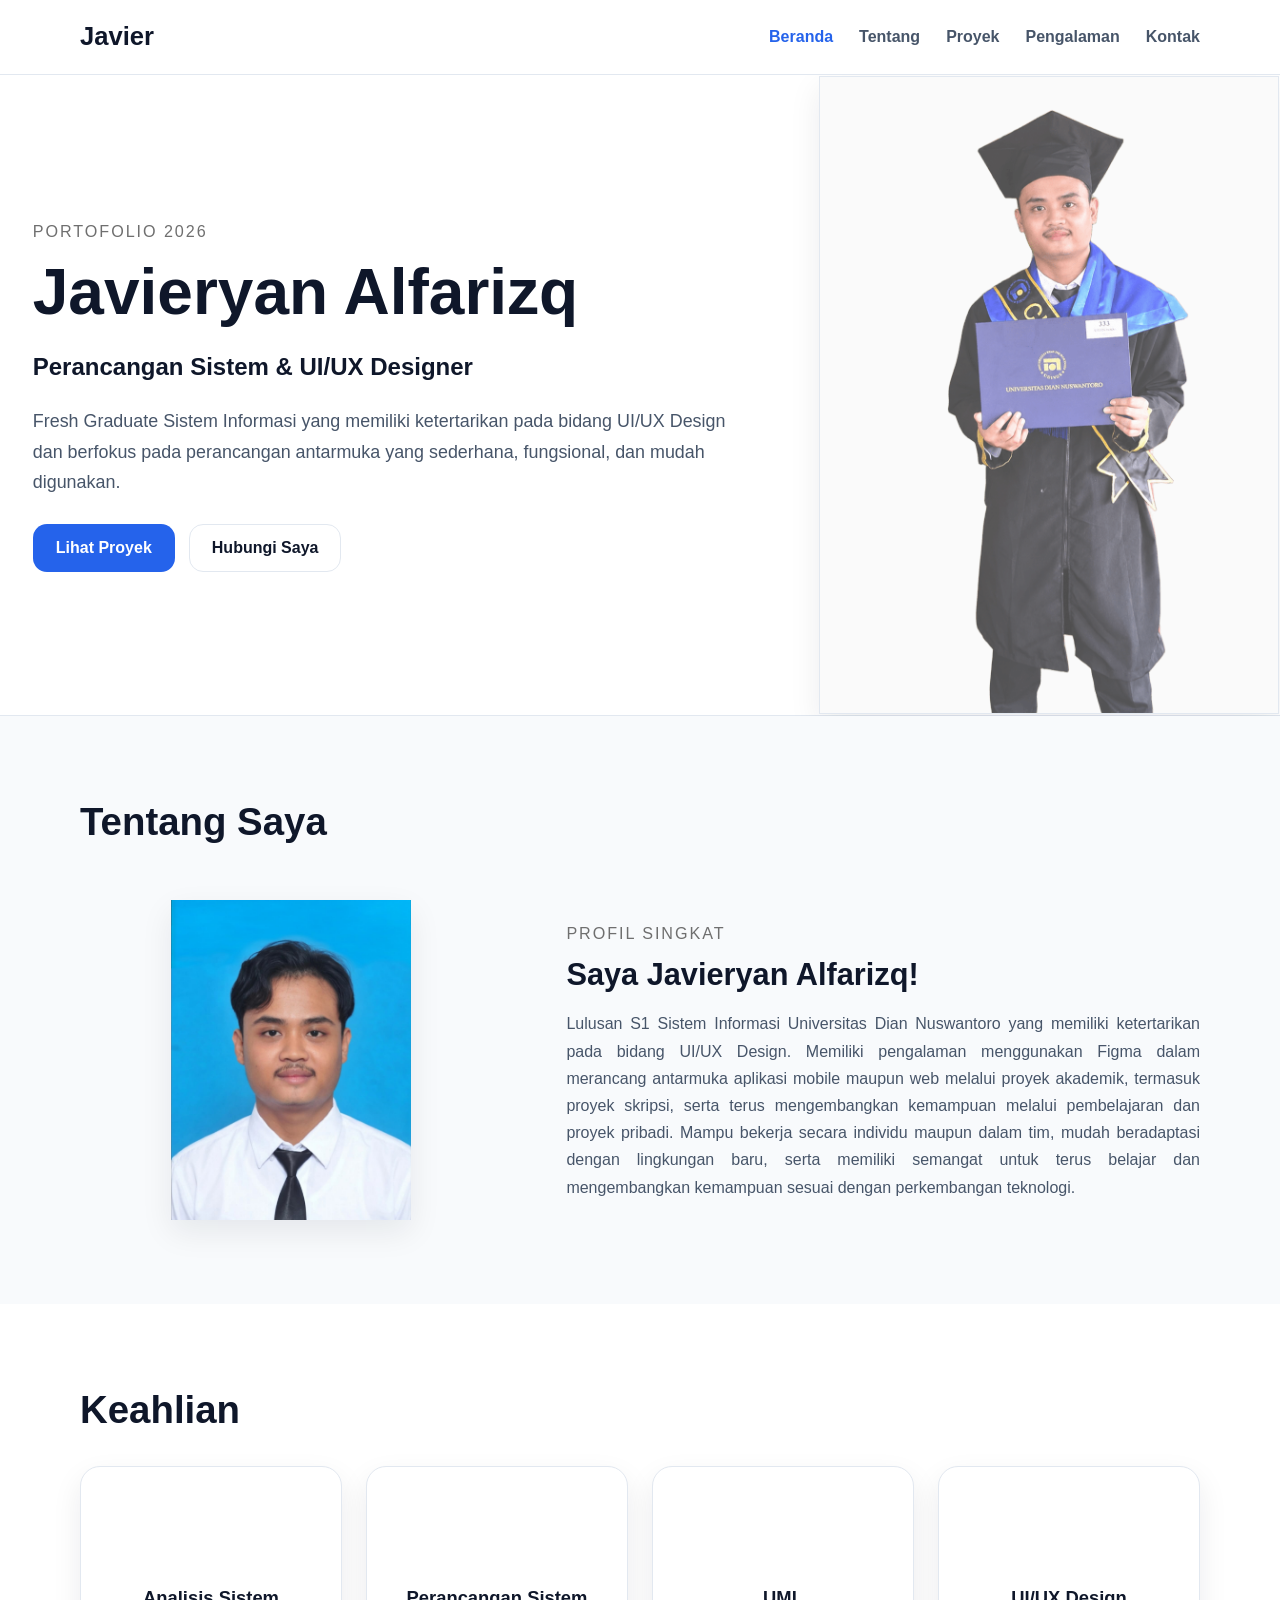
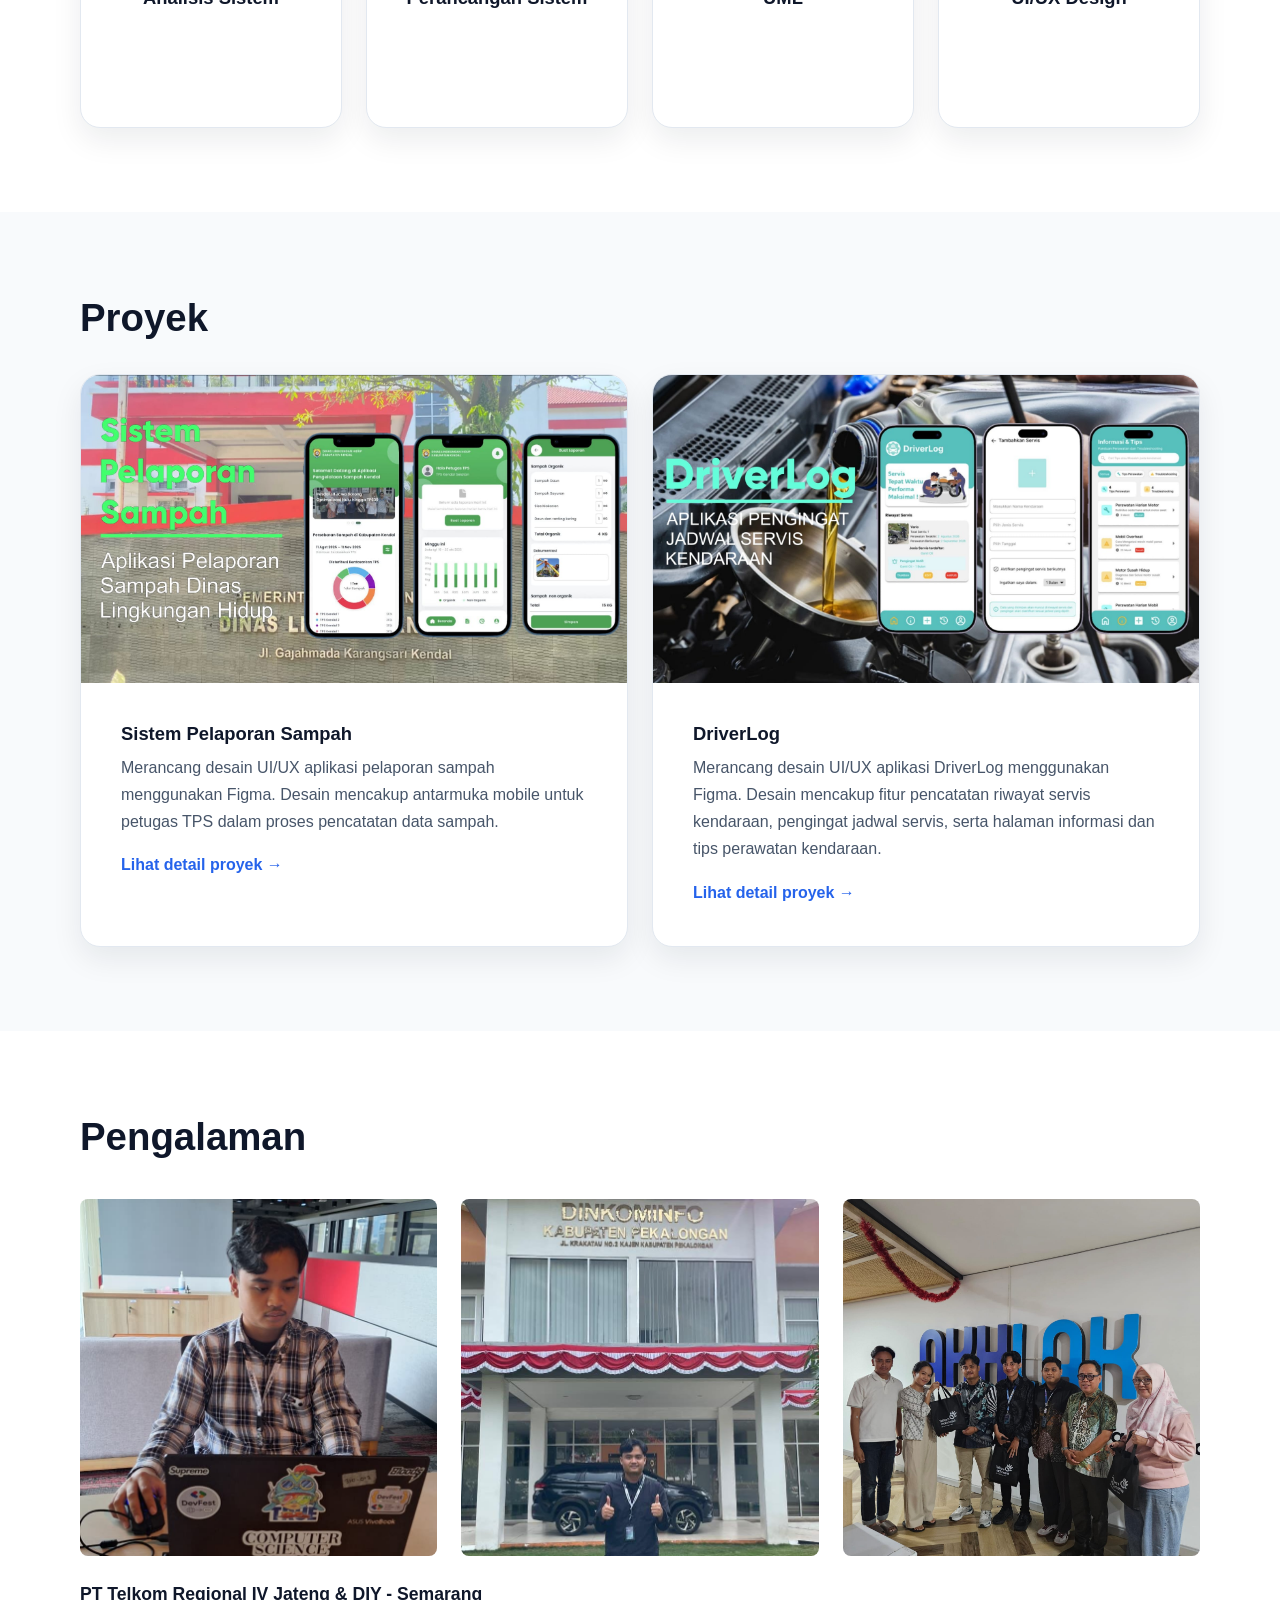
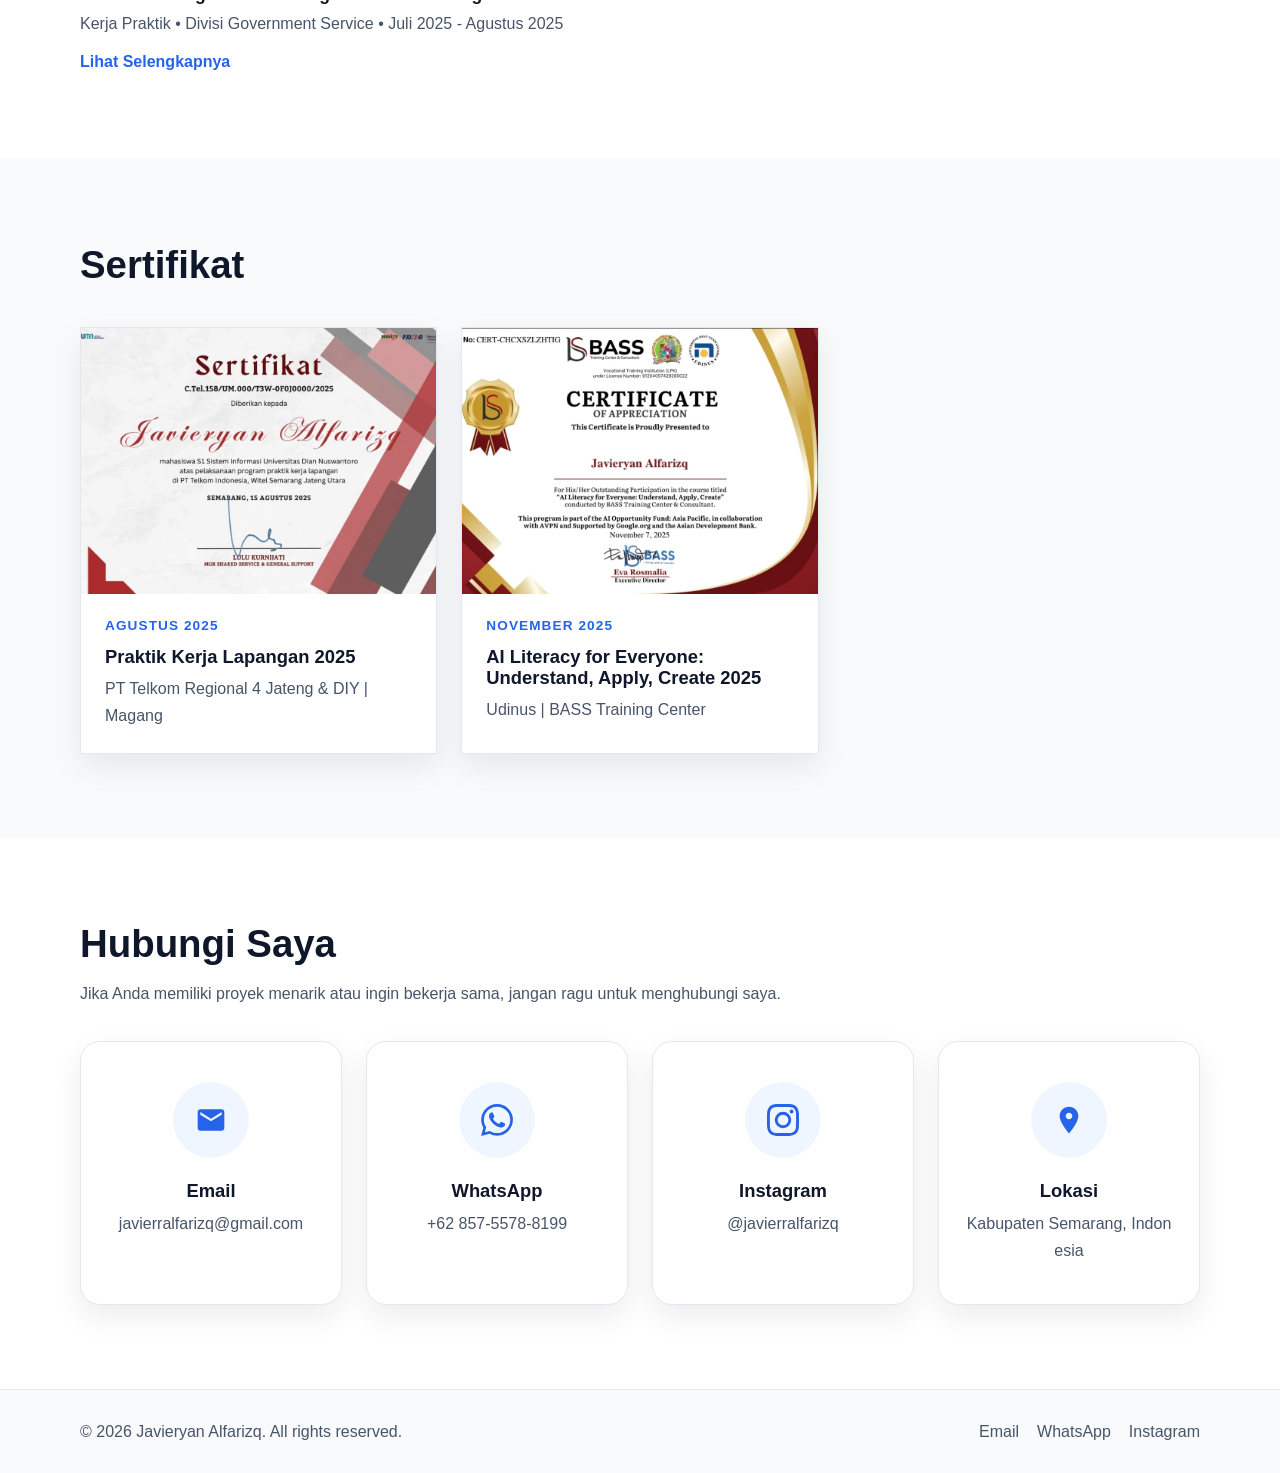
==== commit 799d14c5: "javierportofolio" ====
--- a/index.html
+++ b/index.html
@@ -20,7 +20,7 @@
   <!-- Header -->
   <header class="header">
     <div class="container nav">
-      <a class="brand" href="index.html">Javieryan Alfarizq</a>
+      <a class="brand" href="index.html">Javier</a>
 
       <button
         id="menu-toggle"
@@ -176,7 +176,7 @@
                 Figma. Desain mencakup antarmuka mobile untuk petugas TPS dalam
                 proses pencatatan data sampah.
               </p>
-              <a class="link-arrow" href="projects/sistem-pelaporan-sampah.html">
+              <a class="link-arrow" href="projects.html#sampah">
                 Lihat detail proyek →
               </a>
             </div>
@@ -197,7 +197,7 @@
                 pengingat jadwal servis, serta halaman informasi dan tips
                 perawatan kendaraan.
               </p>
-              <a class="link-arrow" href="projects/driverlog.html">
+              <a class="link-arrow" href="projects.html#driverlog">
                 Lihat detail proyek →
               </a>
             </div>
@@ -206,80 +206,81 @@
       </div>
     </section>
 
-    <!-- Pengalaman -->
+        <!-- Pengalaman -->
     <section id="pengalaman" class="section reveal">
       <div class="container">
-        <div class="section-head">
-          <p class="eyebrow">Pengalaman</p>
-          <h2>Pengalaman magang</h2>
-        </div>
-
-        <div class="timeline">
-          <article class="timeline-item">
-            <h3>PT Telkom Regional IV Jateng & DIY — Semarang</h3>
-            <div class="timeline-meta">
-              <span>Divisi Government Service</span>
-              <span>•</span>
-              <span>Magang</span>
-              <span>•</span>
-              <span>Juli 2025 - Agustus 2025</span>
-            </div>
-            <p>
-              Membantu proses review dan koreksi dokumen kerja, pelaksanaan tugas
-              administrasi sesuai arahan mentor, serta berkoordinasi dengan tim
-              dalam mendukung kegiatan operasional divisi.
-            </p>
-            <div class="btn-row">
-              <a class="btn btn-secondary" href="experience.html">
-                Lihat pengalaman lengkap
-              </a>
-            </div>
-          </article>
-        </div>
-      </div>
-    </section>
-
-    <!-- Pendidikan & Sertifikat -->
-    <section id="pendidikan-sertifikat" class="section alt reveal">
-      <div class="container">
-        <div class="section-head">
-          <p class="eyebrow">Pendidikan & Sertifikat</p>
-          <h2>Latar belakang akademik dan sertifikat pendukung</h2>
-        </div>
-
-        <div class="grid-2">
-          <article class="card">
-            <div class="card-body">
-              <h3>Universitas Dian Nuswantoro</h3>
-              <p>
-                Fakultas Ilmu Komputer — Sistem Informasi
-              </p>
-              <p>
-                Sep 2022 - Apr 2026
-              </p>
-              <p>
-                IPK: 3,67 / 4.00
-              </p>
-            </div>
-          </article>
-
-          <article class="card">
-            <div class="card-body">
-              <h3>Sertifikat</h3>
-              <ul class="list-check">
-                <li>
-                  Program Praktik Kerja Lapangan di PT Telkom Regional 4 Jateng & DIY — 2025
-                </li>
-                <li>
-                  Skema Sertifikasi Ilmuwan Data Madya — LSP Universitas Dian Nuswantoro — 2026
-                </li>
-                <li>
-                  AI Literacy for Everyone: Understand, Apply, Create — BASS Training Center & Consultant — 2026
-                </li>
-              </ul>
-            </div>
-          </article>
-        </div>
+
+        <h2 class="exp-title">Pengalaman</h2>
+
+        <div class="exp-grid">
+
+          <div class="exp-media">
+            <img src="assets/images/profile/Magang1.jpeg" alt="Dokumentasi magang di PT Telkom" />
+            <div class="exp-overlay">
+              <h3>Review Dokumen Kerja</h3>
+              <p>Membantu Proses Review Dan Koreksi Dokumen Kerja</p>
+            </div>
+          </div>
+
+          <div class="exp-media">
+            <img src="assets/images/profile/magang3.jpeg" alt="Dokumentasi magang di PT Telkom" />
+            <div class="exp-overlay">
+              <h3>Kunjungan Kerja</h3>
+              <p>Mendampingi Mentor Dalam Kegiatan Kunjungan Kerja Ke Luar Kota</p>
+            </div>
+          </div>
+
+          <div class="exp-media">
+            <img src="assets/images/profile/magang4.jpeg" alt="Dokumentasi magang di PT Telkom" />
+            <div class="exp-overlay">
+              <h3>Foto Bersama</h3>
+              <p>Foto Bersama Karyawan Divisi Government Service</p>
+            </div>
+          </div>
+
+        </div>
+
+        <div class="exp-caption">
+          <h3>PT Telkom Regional IV Jateng & DIY - Semarang</h3>
+          <p>Kerja Praktik • Divisi Government Service • Juli 2025 - Agustus 2025</p>
+          <a class="link-arrow" href="experience.html">Lihat Selengkapnya</a>
+        </div>
+
+      </div>
+    </section>
+
+        <!-- Sertifikat -->
+    <section id="sertifikat" class="section alt reveal">
+      <div class="container">
+
+        <h2 class="cert-title">Sertifikat</h2>
+
+        <div class="cert-grid">
+
+          <article class="cert-card">
+            <div class="cert-media" data-title="Praktik Kerja Lapangan 2025">
+              <img src="assets/images/profile/sertifikattelkom.jpeg" alt="Sertifikat Praktik Kerja Lapangan PT Telkom" />
+            </div>
+            <div class="cert-caption">
+              <p class="cert-date"> Agustus 2025</p>
+              <h3>Praktik Kerja Lapangan 2025</h3>
+              <p class="cert-meta">PT Telkom Regional 4 Jateng & DIY | Magang</p>
+            </div>
+          </article>
+
+          <article class="cert-card">
+            <div class="cert-media" data-title="AI Literacy for Everyone: Understand, Apply, Create 2025">
+              <img src="assets/images/profile/sertifikatudinus.jpeg" alt="AI Literacy for Everyone: Understand, Apply, Create 2025" />
+            </div>
+            <div class="cert-caption">
+              <p class="cert-date">November 2025</p>
+              <h3>AI Literacy for Everyone: Understand, Apply, Create 2025</h3>
+              <p class="cert-meta">Udinus | BASS Training Center</p>
+            </div>
+          </article>
+
+        </div>
+
       </div>
     </section>
 
@@ -287,34 +288,71 @@
     <section id="kontak" class="section reveal">
       <div class="container">
         <div class="section-head">
-          <p class="eyebrow">Kontak</p>
-          <h2>Terbuka untuk proyek menarik dan peluang kerja sama</h2>
+          
+          <h2>Hubungi Saya</h2>
           <p>
             Jika Anda memiliki proyek menarik atau ingin bekerja sama, jangan
             ragu untuk menghubungi saya.
           </p>
         </div>
 
-        <div class="btn-row">
-          <a class="btn btn-primary" href="mailto:javierralfarizq@gmail.com">
-            Email Saya
+        
+        <div class="contact-grid">
+
+          <!-- Email -->
+          <a class="contact-card" href="mailto:javierralfarizq@gmail.com">
+            <div class="contact-icon">
+              <svg viewBox="0 0 24 24" xmlns="http://www.w3.org/2000/svg">
+                <path d="M20 4H4c-1.1 0-1.99.9-1.99 2L2 18c0 1.1.9 2 2 2h16c1.1 0 2-.9 2-2V6c0-1.1-.9-2-2-2zm0 4-8 5-8-5V6l8 5 8-5v2z"/>
+              </svg>
+            </div>
+            <h3>Email</h3>
+            <p>javierralfarizq@gmail.com</p>
           </a>
+
+          <!-- WhatsApp -->
           <a
-            class="btn btn-secondary"
+            class="contact-card"
             href="https://wa.me/6285755788199"
             target="_blank"
             rel="noopener"
           >
-            WhatsApp
+            <div class="contact-icon">
+              <svg viewBox="0 0 24 24" xmlns="http://www.w3.org/2000/svg">
+                <path d="M17.472 14.382c-.297-.149-1.758-.867-2.03-.967-.273-.099-.471-.148-.67.15-.197.297-.767.966-.94 1.164-.173.199-.347.223-.644.075-.297-.15-1.255-.463-2.39-1.475-.883-.788-1.48-1.761-1.653-2.059-.173-.297-.018-.458.13-.606.134-.133.297-.347.446-.52.149-.174.198-.298.298-.497.099-.198.05-.371-.025-.52-.075-.149-.669-1.612-.916-2.207-.242-.579-.487-.5-.669-.51-.173-.008-.371-.01-.57-.01-.198 0-.52.074-.792.372-.272.297-1.04 1.016-1.04 2.479 0 1.462 1.065 2.875 1.213 3.074.149.198 2.096 3.2 5.077 4.487.709.306 1.262.489 1.694.625.712.227 1.36.195 1.871.118.571-.085 1.758-.719 2.006-1.413.248-.694.248-1.289.173-1.413-.074-.124-.272-.198-.57-.347m-5.421 7.403h-.004a9.87 9.87 0 01-5.031-1.378l-.361-.214-3.741.982.998-3.648-.235-.374a9.86 9.86 0 01-1.51-5.26c.001-5.45 4.436-9.884 9.888-9.884 2.64 0 5.122 1.03 6.988 2.898a9.825 9.825 0 012.893 6.994c-.003 5.45-4.437 9.884-9.885 9.884m8.413-18.297A11.815 11.815 0 0012.05 0C5.495 0 .16 5.335.157 11.892c0 2.096.547 4.142 1.588 5.945L.057 24l6.305-1.654a11.882 11.882 0 005.683 1.448h.005c6.554 0 11.89-5.335 11.893-11.893a11.821 11.821 0 00-3.48-8.413z"/>
+              </svg>
+            </div>
+            <h3>WhatsApp</h3>
+            <p>+62 857-5578-8199</p>
           </a>
+
+          <!-- Instagram -->
           <a
-            class="btn btn-secondary"
+            class="contact-card"
             href="https://instagram.com/javierralfarizq"
             target="_blank"
             rel="noopener"
           >
-            Instagram
+            <div class="contact-icon">
+              <svg viewBox="0 0 24 24" xmlns="http://www.w3.org/2000/svg">
+                <path d="M12 2.163c3.204 0 3.584.012 4.85.07 3.252.148 4.771 1.691 4.919 4.919.058 1.265.069 1.645.069 4.849 0 3.205-.012 3.584-.069 4.849-.149 3.225-1.664 4.771-4.919 4.919-1.266.058-1.644.07-4.85.07-3.204 0-3.584-.012-4.849-.07-3.26-.149-4.771-1.699-4.919-4.92-.058-1.265-.07-1.644-.07-4.849 0-3.204.013-3.583.07-4.849.149-3.227 1.664-4.771 4.919-4.919 1.266-.057 1.645-.069 4.849-.069zm0-2.163c-3.259 0-3.667.014-4.947.072-4.358.2-6.78 2.618-6.98 6.98-.059 1.281-.073 1.689-.073 4.948 0 3.259.014 3.668.072 4.948.2 4.358 2.618 6.78 6.98 6.98 1.281.058 1.689.072 4.948.072 3.259 0 3.668-.014 4.948-.072 4.354-.2 6.782-2.618 6.979-6.98.059-1.28.073-1.689.073-4.948 0-3.259-.014-3.667-.072-4.947-.196-4.354-2.617-6.78-6.979-6.98-1.281-.059-1.69-.073-4.949-.073zm0 5.838a6.162 6.162 0 100 12.324 6.162 6.162 0 000-12.324zm0 10.162a4 4 0 110-8 4 4 0 010 8zm6.406-11.845a1.44 1.44 0 100 2.881 1.44 1.44 0 000-2.881z"/>
+              </svg>
+            </div>
+            <h3>Instagram</h3>
+            <p>@javierralfarizq</p>
           </a>
+
+          <!-- Lokasi (tidak bisa diklik) -->
+          <div class="contact-card contact-static">
+            <div class="contact-icon">
+              <svg viewBox="0 0 24 24" xmlns="http://www.w3.org/2000/svg">
+                <path d="M12 2C8.13 2 5 5.13 5 9c0 5.25 7 13 7 13s7-7.75 7-13c0-3.87-3.13-7-7-7zm0 9.5c-1.38 0-2.5-1.12-2.5-2.5s1.12-2.5 2.5-2.5 2.5 1.12 2.5 2.5-1.12 2.5-2.5 2.5z"/>
+              </svg>
+            </div>
+            <h3>Lokasi</h3>
+            <p>Kabupaten Semarang, Indonesia</p>
+          </div>
+
         </div>
       </div>
     </section>
@@ -338,5 +376,14 @@
     </div>
   </footer>
 
+  <!-- Modal Lightbox Sertifikat -->
+  <div class="cert-modal" id="cert-modal" aria-hidden="true">
+    <div class="cert-modal-box">
+      <button class="cert-modal-close" id="cert-modal-close" aria-label="Tutup">✕</button>
+      <img id="cert-modal-img" src="" alt="Sertifikat" />
+      <p id="cert-modal-title"></p>
+    </div>
+  </div>
+
 </body>
-</html>+</html> 
--- a/css/style.css
+++ b/css/style.css
@@ -105,6 +105,131 @@
   color: var(--muted);
 }
 
+/* ===== SERTIFIKAT (BERANDA) ===== */
+.cert-title {
+  margin-bottom: 40px;
+}
+
+.cert-grid {
+  display: grid;
+  grid-template-columns: repeat(3, minmax(0, 1fr));
+  gap: 24px;
+}
+
+.cert-card {
+  background: var(--white);
+  border: 1px solid var(--border);
+  box-shadow: var(--shadow);
+}
+
+.cert-media {
+  overflow: hidden;
+  cursor: pointer;
+  aspect-ratio: 4 / 3;
+  background: #e2e8f0;
+}
+
+.cert-media img {
+  width: 100%;
+  height: 100%;
+  object-fit: cover;
+  transition: transform 0.45s ease;
+}
+
+.edu-campus {
+  font-size: 1.6rem;
+}
+
+/* rapatkan konten ke judul halaman */
+.detail-hero + .proj-detail,
+.detail-hero + .section {
+  padding-top: 24px;
+}
+
+/* hilangkan margin ekstra kotak info di halaman pengalaman */
+.xp-wrap .detail-meta {
+  margin-top: 0;
+}
+
+/* hover: zoom seperti pengalaman & proyek */
+.cert-media:hover img {
+  transform: scale(1.06);
+}
+
+.cert-caption {
+  padding: 20px 24px 24px;
+}
+
+.cert-date {
+  color: var(--primary);
+  font-weight: 800;
+  text-transform: uppercase;
+  letter-spacing: 0.08em;
+  font-size: 0.85rem;
+  margin-bottom: 8px;
+}
+
+.cert-caption h3 {
+  font-size: 1.15rem;
+  margin-bottom: 8px;
+}
+
+.cert-meta {
+  color: var(--muted);
+}
+
+/* ===== MODAL / LIGHTBOX ===== */
+.cert-modal {
+  position: fixed;
+  inset: 0;
+  background: rgba(15, 23, 42, 0.78);
+  display: none;
+  align-items: center;
+  justify-content: center;
+  padding: 24px;
+  z-index: 2000;
+}
+
+.cert-modal.open {
+  display: flex;
+}
+
+.cert-modal-box {
+  position: relative;
+  background: #ffffff;
+  padding: 24px;
+  max-width: 960px;
+  width: 100%;
+  max-height: 90vh;
+  overflow: auto;
+}
+
+.cert-modal-box img {
+  width: 100%;
+  height: auto;
+  display: block;
+}
+
+.cert-modal-box p {
+  margin-top: 14px;
+  font-weight: 700;
+  color: var(--text);
+}
+
+.cert-modal-close {
+  position: absolute;
+  top: 12px;
+  right: 12px;
+  width: 44px;
+  height: 44px;
+  background: #111827;
+  color: #ffffff;
+  border: none;
+  cursor: pointer;
+  font-size: 1.1rem;
+  z-index: 1;
+}
+
 /* Header */
 .header {
   position: sticky;
@@ -124,8 +249,8 @@
 }
 
 .brand {
-  font-weight: 800;
-  font-size: 1rem;
+  font-weight: 700;
+  font-size: clamp(1rem, 2vw, 4rem);
 }
 
 .nav-links {
@@ -159,6 +284,22 @@
   cursor: pointer;
 }
 
+.edu-text p {
+  margin-bottom: 6px;
+}
+
+.edu-photo {
+  display: flex;
+  justify-content: flex-end;
+}
+
+.edu-photo img {
+  width: 100%;
+  max-width: 280px;
+  height: auto;
+  object-fit: contain;
+}
+
 /* ===== HERO ===== */
 .hero {
   background: linear-gradient(180deg, #ffffff 0%, #ffffff 100%);
@@ -222,7 +363,7 @@
 }
 
 .about-desc {
-  text-align: justify; /* teks rata kiri-kanan seperti referensi */
+  text-align: justify;
 }
 
 /* Kotak background + foto di pojok kanan */
@@ -233,7 +374,7 @@
   border: 1px solid var(--border);
   background: linear-gradient(180deg, #fafafa 0%, #fafafa 100%);
   box-shadow: var(--shadow);
-  min-height: 550px; /* pengaman agar kotak tidak tinggi 0 */
+  min-height: 550px;
 }
 
 .hero-photo img {
@@ -243,9 +384,9 @@
   height: 100%;
   object-fit: contain;
   object-position: center bottom;
-  transform: scale(1.15);            /* perbesar foto */
-  transform-origin: center bottom;   /* patokan di bawah, jadi kaki tetap di dasar kotak */
-  opacity: 0.70; /* foto jadi semi-transparan */
+  transform: scale(1.15);
+  transform-origin: center bottom;
+  opacity: 0.70;
 }
 
 .hero .lead {
@@ -309,6 +450,146 @@
   font-weight: 600;
 }
 
+/* ===== PENGALAMAN (BERANDA) ===== */
+.exp-title {
+  margin-bottom: 40px;
+}
+
+.exp-grid {
+  display: grid;
+  grid-template-columns: repeat(3, minmax(0, 1fr));
+  gap: 24px;
+}
+
+.exp-media {
+  position: relative;
+  overflow: hidden;
+  border-radius: 8px;
+  aspect-ratio: 1 / 1;
+  background: #e2e8f0;
+}
+
+.exp-media img {
+  width: 100%;
+  height: 100%;
+  object-fit: cover;
+  transition: transform 0.45s ease;
+}
+
+.exp-media:hover img {
+  transform: scale(1.06);
+}
+
+.exp-overlay {
+  position: absolute;
+  inset: 0;
+  display: flex;
+  flex-direction: column;
+  justify-content: flex-end;
+  padding: 22px;
+  background: linear-gradient(
+    180deg,
+    rgba(15, 23, 42, 0) 35%,
+    rgba(15, 23, 42, 0.78) 100%
+  );
+  opacity: 0;
+  transition: opacity 0.3s ease;
+}
+
+.exp-media:hover .exp-overlay {
+  opacity: 1;
+}
+
+.exp-overlay h3 {
+  color: #ffffff;
+  font-size: 1.25rem;
+  margin-bottom: 6px;
+}
+
+.exp-overlay p {
+  color: #e2e8f0;
+  font-size: 0.95rem;
+}
+
+.exp-caption {
+  margin-top: 28px;
+}
+
+.exp-caption h3 {
+  font-size: 1.1rem;
+  margin-bottom: 6px;
+}
+
+.exp-caption p {
+  margin-bottom: 10px;
+}
+
+/* ===== DETAIL PROYEK (HALAMAN PROYEK) ===== */
+.proj-detail {
+  scroll-margin-top: 90px;
+}
+
+.proj-info .list-check {
+  margin-top: 12px;
+  margin-bottom: 20px;
+}
+
+.proj-info .badges {
+  margin-bottom: 26px;
+}
+
+.proj-detail h2 {
+  font-size: clamp(1.4rem, 2.2vw, 1.9rem);
+  margin-bottom: 28px;
+}
+
+.proj-body {
+  display: grid;
+  grid-template-columns: minmax(0, 1.15fr) minmax(0, 0.85fr);
+  gap: 36px 44px;
+  align-items: start;
+}
+
+.proj-body > .proj-media,
+.proj-body > .proj-fitur {
+  grid-column: 1;
+}
+
+.proj-body > .proj-desc,
+.proj-body > .proj-side {
+  grid-column: 2;
+}
+
+.proj-fitur h3 {
+  margin-bottom: 12px;
+}
+
+.proj-side .badges {
+  margin: 0 0 24px;
+}
+
+.proj-side {
+  margin-left: -200px;
+  position: relative;
+  z-index: 2;
+}
+
+.proj-media {
+  border-radius: var(--radius);
+  overflow: hidden;
+  border: 1px solid var(--border);
+  box-shadow: var(--shadow);
+}
+
+.proj-media img {
+  width: 100%;
+  display: block;
+}
+
+.proj-desc {
+  margin-bottom: 22px;
+}
+
 /* Grid */
 .grid-2 {
   display: grid;
@@ -332,7 +613,7 @@
 }
 
 .card-body {
-  padding: 24px;
+  padding: 40px;
 }
 
 .card-body p {
@@ -344,6 +625,105 @@
   object-fit: cover;
   width: 100%;
   background: #e2e8f0;
+  transition: transform 0.45s ease;
+}
+
+/* ===== GALERI PENGALAMAN (3 SEJAJAR x 2 BARIS) ===== */
+.xp-wrap {
+  display: grid;
+  gap: 44px;
+}
+
+.xp-grid {
+  display: grid;
+  grid-template-columns: repeat(3, minmax(0, 1fr));
+  gap: 32px;
+}
+
+.xp-item {
+  position: relative;
+  overflow: hidden;
+  border-radius: 6px;
+  box-shadow: var(--shadow);
+  aspect-ratio: 3 / 4;
+  background: #e2e8f0;
+}
+
+.xp-item img {
+  width: 100%;
+  height: 100%;
+  object-fit: cover;
+  transition: transform 0.45s ease;
+}
+
+.xp-item:hover img {
+  transform: scale(1.06);
+}
+
+.xp-overlay {
+  position: absolute;
+  inset: 0;
+  display: flex;
+  flex-direction: column;
+  justify-content: flex-end;
+  padding: 20px;
+  background: linear-gradient(
+    180deg,
+    rgba(15, 23, 42, 0) 35%,
+    rgba(15, 23, 42, 0.78) 100%
+  );
+  opacity: 0;
+  transition: opacity 0.3s ease;
+}
+
+.xp-item:hover .xp-overlay {
+  opacity: 1;
+}
+
+.xp-overlay h3 {
+  color: #ffffff;
+  font-size: 1.15rem;
+  margin-bottom: 6px;
+}
+
+.xp-overlay p {
+  color: #e2e8f0;
+  font-size: 0.95rem;
+}
+
+/* ===== HALAMAN PENGALAMAN (ZIG-ZAG) ===== */
+.xp-row {
+  display: grid;
+  grid-template-columns: minmax(0, 1fr) minmax(0, 1fr);
+  gap: 56px;
+  align-items: center;
+  margin-bottom: 72px;
+}
+
+.xp-row:last-of-type {
+  margin-bottom: 0;
+}
+
+.xp-text h3 {
+  font-size: clamp(1.3rem, 2vw, 1.7rem);
+  margin-bottom: 12px;
+}
+
+.xp-media img {
+  width: 100%;
+  aspect-ratio: 3 / 2;
+  object-fit: cover;
+  border-radius: 8px;
+  border: 1px solid var(--border);
+  box-shadow: var(--shadow);
+}
+
+.xp-row.flip .xp-media {
+  order: -1;
+}
+
+.project-thumb:hover {
+  transform: scale(1.06);
 }
 
 .link-arrow {
@@ -353,7 +733,6 @@
 
 .skill-card {
   padding: 50px;
-  
 }
 
 /* ===== KEAHLIAN: 4 KOTAK SEJAJAR, PERSEGI, TEKS DI TENGAH ===== */
@@ -363,11 +742,11 @@
 }
 
 #keahlian .card {
-  aspect-ratio: 1 / 1;          /* bikin kotak persegi, bukan persegi panjang */
+  aspect-ratio: 1 / 1;
   display: flex;
   flex-direction: column;
-  align-items: center;          /* tengah horizontal */
-  justify-content: center;      /* tengah vertikal */
+  align-items: center;
+  justify-content: center;
   text-align: center;
   padding: 20px;
 }
@@ -383,7 +762,7 @@
 }
 
 .timeline-item {
-  padding: 24px;
+  padding: 75px 30px;
   border: 1px solid var(--border);
   border-radius: 20px;
   background: var(--white);
@@ -418,24 +797,71 @@
   font-weight: 800;
 }
 
-/* Contact */
+/* ===== KONTAK (BERANDA) ===== */
+.contact-static {
+  cursor: default;
+}
+
+.contact-static:hover {
+  transform: none;
+}
+
+.contact-static:hover .contact-icon {
+  transform: none;
+}
+
 .contact-grid {
   display: grid;
-  grid-template-columns: repeat(3, minmax(0, 1fr));
+  grid-template-columns: repeat(4, minmax(0, 1fr));
   gap: 24px;
 }
 
+.contact-card {
+  display: flex;
+  flex-direction: column;
+  align-items: center;
+  text-align: center;
+  padding: 40px 24px;
+  background: var(--white);
+  border: 1px solid var(--border);
+  border-radius: var(--radius);
+  box-shadow: var(--shadow);
+  transition: transform 0.3s ease;
+}
+
+.contact-card:hover {
+  transform: translateY(-5px);
+}
+
+.contact-icon {
+  width: 76px;
+  height: 76px;
+  border-radius: 50%;
+  background: var(--primary-light);
+  display: flex;
+  align-items: center;
+  justify-content: center;
+  margin-bottom: 22px;
+  transition: transform 0.3s ease;
+}
+
+.contact-icon svg {
+  width: 32px;
+  height: 32px;
+  fill: var(--primary);
+}
+
+.contact-card:hover .contact-icon {
+  transform: scale(1.12);
+}
+
 .contact-card h3 {
+  color: var(--text);
   margin-bottom: 8px;
 }
 
 .contact-card p {
-  margin-bottom: 12px;
-}
-
-.contact-card a {
-  color: var(--primary);
-  font-weight: 700;
+  color: var(--muted);
   word-break: break-all;
 }
 
@@ -479,7 +905,7 @@
 }
 
 .detail-hero {
-  padding: 70px 0 34px;
+  padding: 70px 0 10px;
 }
 
 .detail-meta {
@@ -545,13 +971,85 @@
 }
 
 /* ===== RESPONSIVE ===== */
+
+@media (max-width: 1100px) {
+  .contact-grid {
+    grid-template-columns: repeat(2, minmax(0, 1fr));
+  }
+}
+
 @media (max-width: 900px) {
+  .xp-wrap {
+    gap: 32px;
+  }
+
+  /* di HP: foto naik ke atas, info turun ke bawah */
+  .xp-wrap .xp-grid {
+    order: -1;
+  }
+
+  .xp-grid {
+    grid-template-columns: repeat(2, minmax(0, 1fr));
+    gap: 32px 20px;
+  }
+
+  .xp-row {
+    grid-template-columns: 1fr;
+    gap: 24px;
+    margin-bottom: 56px;
+  }
+
+  .xp-row .xp-media {
+    order: -1;
+  }
+
+  .proj-body {
+    grid-template-columns: 1fr;
+    gap: 28px;
+  }
+
+  .proj-body > .proj-media,
+  .proj-body > .proj-fitur,
+  .proj-body > .proj-desc,
+  .proj-body > .proj-side {
+    grid-column: auto;
+  }
+
+  .proj-side {
+    margin-left: 0;
+  }
+
+  .cert-grid {
+    grid-template-columns: 1fr;
+  }
+
+  .exp-grid {
+    grid-template-columns: 1fr;
+  }
+
+  .exp-media {
+    aspect-ratio: 4 / 3;
+  }
+
+  .exp-overlay {
+    opacity: 1;
+  }
+
+  .header .nav {
+    width: 100%;
+    padding: 0 18px;
+    justify-content: flex-start;
+  }
+
+  .menu-toggle {
+    margin-left: auto;
+  }
 
   #keahlian .grid-3 {
     grid-template-columns: repeat(2, minmax(0, 1fr));
   }
 
-    .about-grid {
+  .about-grid {
     grid-template-columns: 1fr;
     gap: 40px;
   }
@@ -559,6 +1057,7 @@
   .about-title {
     margin-bottom: 36px;
   }
+
   .grid-3,
   .grid-2,
   .contact-grid,
@@ -569,15 +1068,40 @@
   .hero-grid {
     grid-template-columns: 1fr;
     min-height: 0;
+    position: relative;
+  }
+
+  .hero-photo {
+    position: absolute;
+    inset: 0;
+    margin: 0;
+    min-height: 0;
+    border-radius: 0;
+    border: none;
+    background: none;
+    box-shadow: none;
+  }
+
+  .hero-photo img {
+    object-fit: cover;
+    object-position: 400% top;
+    opacity: 0.08;
+    transform: none;
   }
 
   .hero-left {
-    padding: 64px 4% 8px;
-  }
-
-  .hero-photo {
-    margin: 16px 4% 48px;
-    min-height: 420px;
+    position: relative;
+    z-index: 1;
+    padding: 96px 4% 110px;
+  }
+
+  .btn-row {
+    flex-direction: column;
+    align-items: stretch;
+  }
+
+  .btn {
+    width: 100%;
   }
 
   .section {
@@ -611,4 +1135,10 @@
     align-items: flex-start;
     flex-direction: column;
   }
+}
+
+@media (max-width: 560px) {
+  .xp-grid {
+    grid-template-columns: 1fr;
+  }
 }
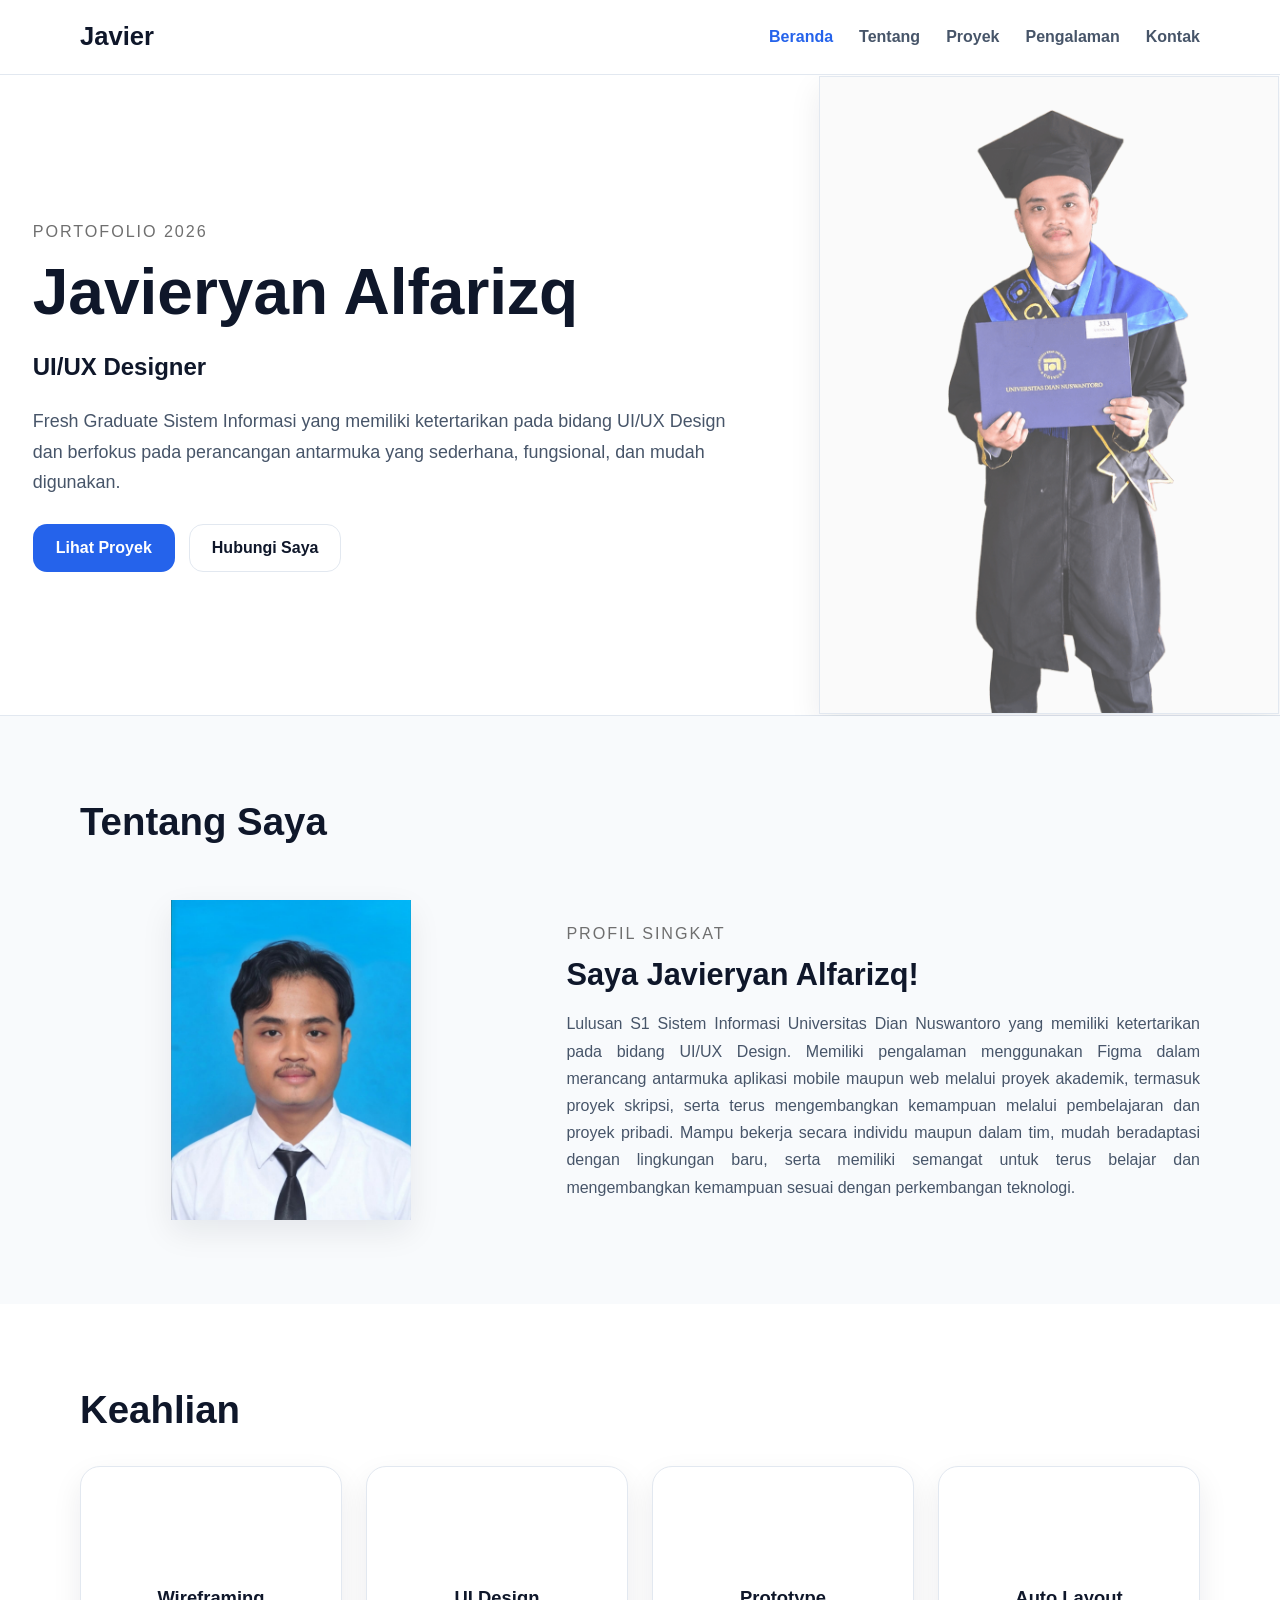
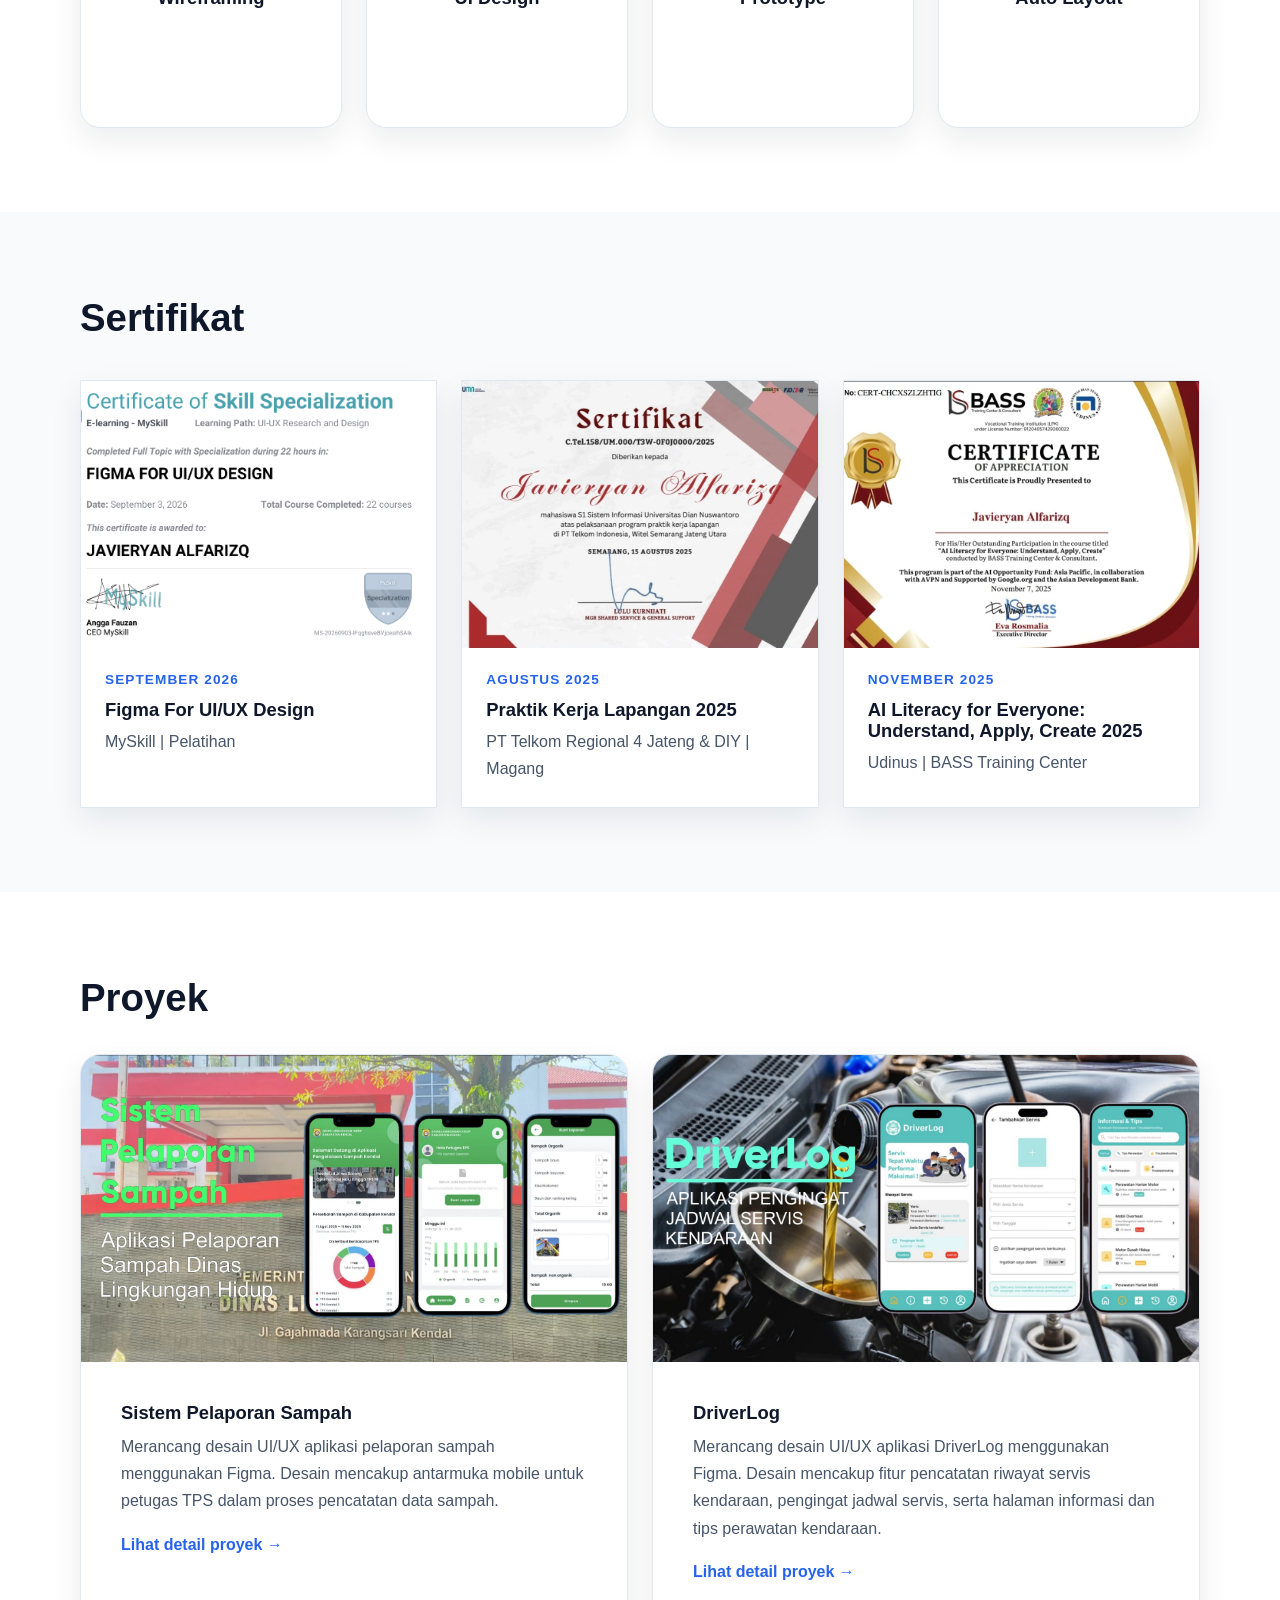
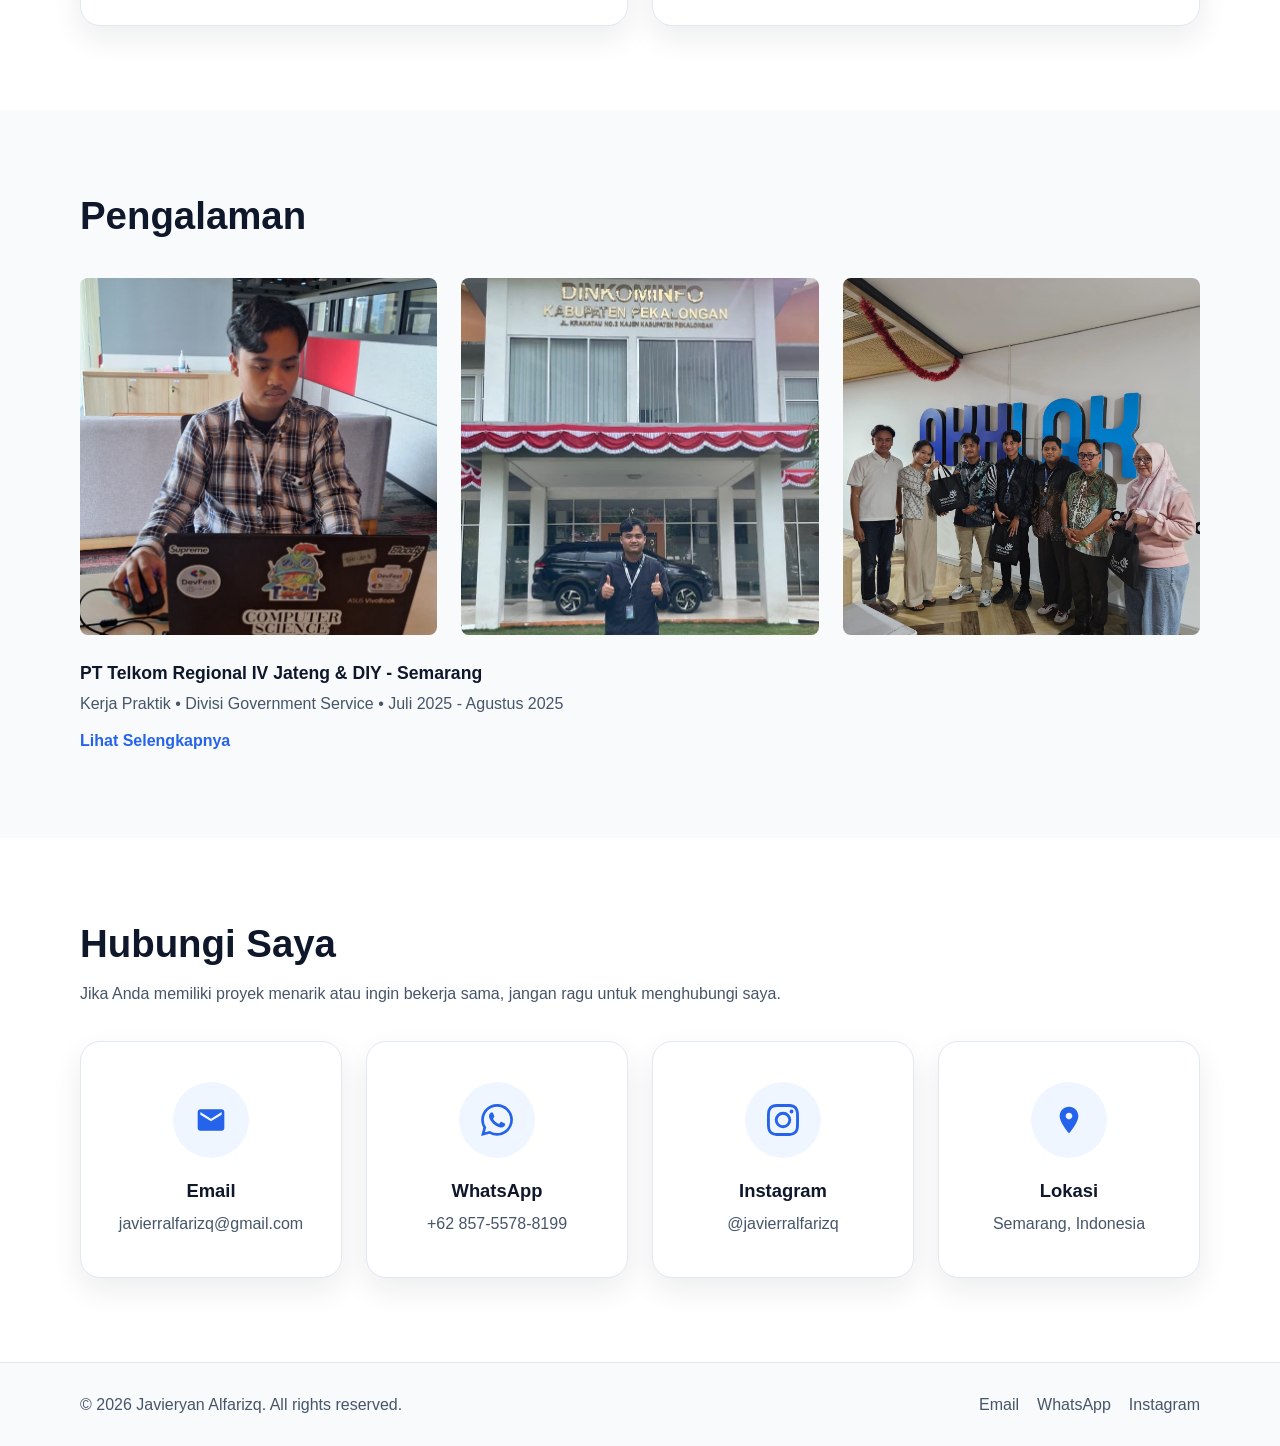
==== commit de79829c: "javierportofolio" ====
--- a/index.html
+++ b/index.html
@@ -55,7 +55,7 @@
 
             <h1>Javieryan Alfarizq</h1>
             
-            <p class="hero-role">Perancangan Sistem & UI/UX Designer</p>
+            <p class="hero-role">UI/UX Designer</p>
 
             <p class="lead">
               Fresh Graduate Sistem Informasi yang memiliki ketertarikan pada bidang
@@ -129,21 +129,21 @@
 
         <div class="grid-3">
           <article class="card skill-card">
-            <h3>Analisis Sistem</h3>
+            <h3>Wireframing</h3>
           </article>
 
           <article class="card skill-card">
-            <h3>Perancangan Sistem</h3>
+            <h3>UI Design</h3>
             
           </article>
 
           <article class="card skill-card">
-            <h3>UML</h3>
+            <h3>Prototype</h3>
             
           </article>
 
           <article class="card skill-card">
-            <h3>UI/UX Design</h3>
+            <h3>Auto Layout</h3>
             
           </article>
 
@@ -152,8 +152,55 @@
       </div>
     </section>
 
+     <!-- Sertifikat -->
+    <section id="sertifikat" class="section alt reveal">
+      <div class="container">
+
+        <h2 class="cert-title">Sertifikat</h2>
+
+        <div class="cert-grid">
+
+          <article class="cert-card">
+            <div class="cert-media" data-title="Praktik Kerja Lapangan 2025">
+              <img src="assets/images/profile/sertifikatuiux.png" alt="Sertifikat Praktik Kerja Lapangan PT Telkom" />
+            </div>
+            <div class="cert-caption">
+              <p class="cert-date"> September 2026</p>
+              <h3>Figma For UI/UX Design</h3>
+              <p class="cert-meta">MySkill | Pelatihan</p>
+            </div>
+          </article>
+
+          <article class="cert-card">
+            <div class="cert-media" data-title="Praktik Kerja Lapangan 2025">
+              <img src="assets/images/profile/sertifikattelkom.jpeg" alt="Sertifikat Praktik Kerja Lapangan PT Telkom" />
+            </div>
+            <div class="cert-caption">
+              <p class="cert-date"> Agustus 2025</p>
+              <h3>Praktik Kerja Lapangan 2025</h3>
+              <p class="cert-meta">PT Telkom Regional 4 Jateng & DIY | Magang</p>
+            </div>
+          </article>
+
+          <article class="cert-card">
+            <div class="cert-media" data-title="AI Literacy for Everyone: Understand, Apply, Create 2025">
+              <img src="assets/images/profile/sertifikatudinus.jpeg" alt="AI Literacy for Everyone: Understand, Apply, Create 2025" />
+            </div>
+            <div class="cert-caption">
+              <p class="cert-date">November 2025</p>
+              <h3>AI Literacy for Everyone: Understand, Apply, Create 2025</h3>
+              <p class="cert-meta">Udinus | BASS Training Center</p>
+            </div>
+          </article>
+
+        </div>
+
+      </div>
+    </section>
+
+
     <!-- Proyek Unggulan -->
-    <section id="proyek" class="section alt reveal">
+    <section id="proyek" class="section reveal">
       <div class="container">
         <div class="section-head">
           
@@ -207,7 +254,7 @@
     </section>
 
         <!-- Pengalaman -->
-    <section id="pengalaman" class="section reveal">
+    <section id="pengalaman" class="section alt reveal">
       <div class="container">
 
         <h2 class="exp-title">Pengalaman</h2>
@@ -249,41 +296,7 @@
       </div>
     </section>
 
-        <!-- Sertifikat -->
-    <section id="sertifikat" class="section alt reveal">
-      <div class="container">
-
-        <h2 class="cert-title">Sertifikat</h2>
-
-        <div class="cert-grid">
-
-          <article class="cert-card">
-            <div class="cert-media" data-title="Praktik Kerja Lapangan 2025">
-              <img src="assets/images/profile/sertifikattelkom.jpeg" alt="Sertifikat Praktik Kerja Lapangan PT Telkom" />
-            </div>
-            <div class="cert-caption">
-              <p class="cert-date"> Agustus 2025</p>
-              <h3>Praktik Kerja Lapangan 2025</h3>
-              <p class="cert-meta">PT Telkom Regional 4 Jateng & DIY | Magang</p>
-            </div>
-          </article>
-
-          <article class="cert-card">
-            <div class="cert-media" data-title="AI Literacy for Everyone: Understand, Apply, Create 2025">
-              <img src="assets/images/profile/sertifikatudinus.jpeg" alt="AI Literacy for Everyone: Understand, Apply, Create 2025" />
-            </div>
-            <div class="cert-caption">
-              <p class="cert-date">November 2025</p>
-              <h3>AI Literacy for Everyone: Understand, Apply, Create 2025</h3>
-              <p class="cert-meta">Udinus | BASS Training Center</p>
-            </div>
-          </article>
-
-        </div>
-
-      </div>
-    </section>
-
+       
     <!-- CTA Kontak -->
     <section id="kontak" class="section reveal">
       <div class="container">
@@ -350,7 +363,7 @@
               </svg>
             </div>
             <h3>Lokasi</h3>
-            <p>Kabupaten Semarang, Indonesia</p>
+            <p>Semarang, Indonesia</p>
           </div>
 
         </div>
--- a/css/style.css
+++ b/css/style.css
@@ -529,15 +529,6 @@
   scroll-margin-top: 90px;
 }
 
-.proj-info .list-check {
-  margin-top: 12px;
-  margin-bottom: 20px;
-}
-
-.proj-info .badges {
-  margin-bottom: 26px;
-}
-
 .proj-detail h2 {
   font-size: clamp(1.4rem, 2.2vw, 1.9rem);
   margin-bottom: 28px;
@@ -546,32 +537,33 @@
 .proj-body {
   display: grid;
   grid-template-columns: minmax(0, 1.15fr) minmax(0, 0.85fr);
-  gap: 36px 44px;
+  gap: 40px 44px;
   align-items: start;
 }
 
-.proj-body > .proj-media,
-.proj-body > .proj-fitur {
+.proj-body > .proj-media {
   grid-column: 1;
-}
-
-.proj-body > .proj-desc,
-.proj-body > .proj-side {
+  grid-row: 1;
+}
+
+.proj-body > .proj-right {
   grid-column: 2;
-}
-
-.proj-fitur h3 {
+  grid-row: 1;
+}
+
+.proj-body > .proj-bottom {
+  grid-column: 1 / -1;
+  grid-row: 2;
+}
+
+.proj-right h3,
+.proj-col h3 {
+  font-size: 1.2rem;
   margin-bottom: 12px;
 }
 
-.proj-side .badges {
-  margin: 0 0 24px;
-}
-
-.proj-side {
-  margin-left: -200px;
-  position: relative;
-  z-index: 2;
+.proj-desc {
+  margin-bottom: 22px;
 }
 
 .proj-media {
@@ -586,8 +578,25 @@
   display: block;
 }
 
-.proj-desc {
-  margin-bottom: 22px;
+/* baris bawah: solusi | fitur | tools */
+.proj-bottom {
+  display: grid;
+  grid-template-columns: repeat(3, minmax(0, 1fr));
+  gap: 32px;
+}
+
+/* garis pemisah "|" */
+.proj-col + .proj-col {
+  border-left: 1px solid var(--border);
+  padding-left: 32px;
+}
+
+/* badge disusun ke bawah */
+.badges-col {
+  flex-direction: column;
+  align-items: flex-start;
+  gap: 12px;
+  margin: 0;
 }
 
 /* Grid */
@@ -1003,20 +1012,29 @@
     order: -1;
   }
 
-  .proj-body {
+   .proj-body {
     grid-template-columns: 1fr;
     gap: 28px;
   }
 
   .proj-body > .proj-media,
-  .proj-body > .proj-fitur,
-  .proj-body > .proj-desc,
-  .proj-body > .proj-side {
+  .proj-body > .proj-right,
+  .proj-body > .proj-bottom {
     grid-column: auto;
-  }
-
-  .proj-side {
-    margin-left: 0;
+    grid-row: auto;
+  }
+
+  .proj-bottom {
+    grid-template-columns: 1fr;
+    gap: 28px;
+  }
+
+  /* di HP garis "|" jadi garis atas */
+  .proj-col + .proj-col {
+    border-left: none;
+    padding-left: 0;
+    border-top: 1px solid var(--border);
+    padding-top: 28px;
   }
 
   .cert-grid {
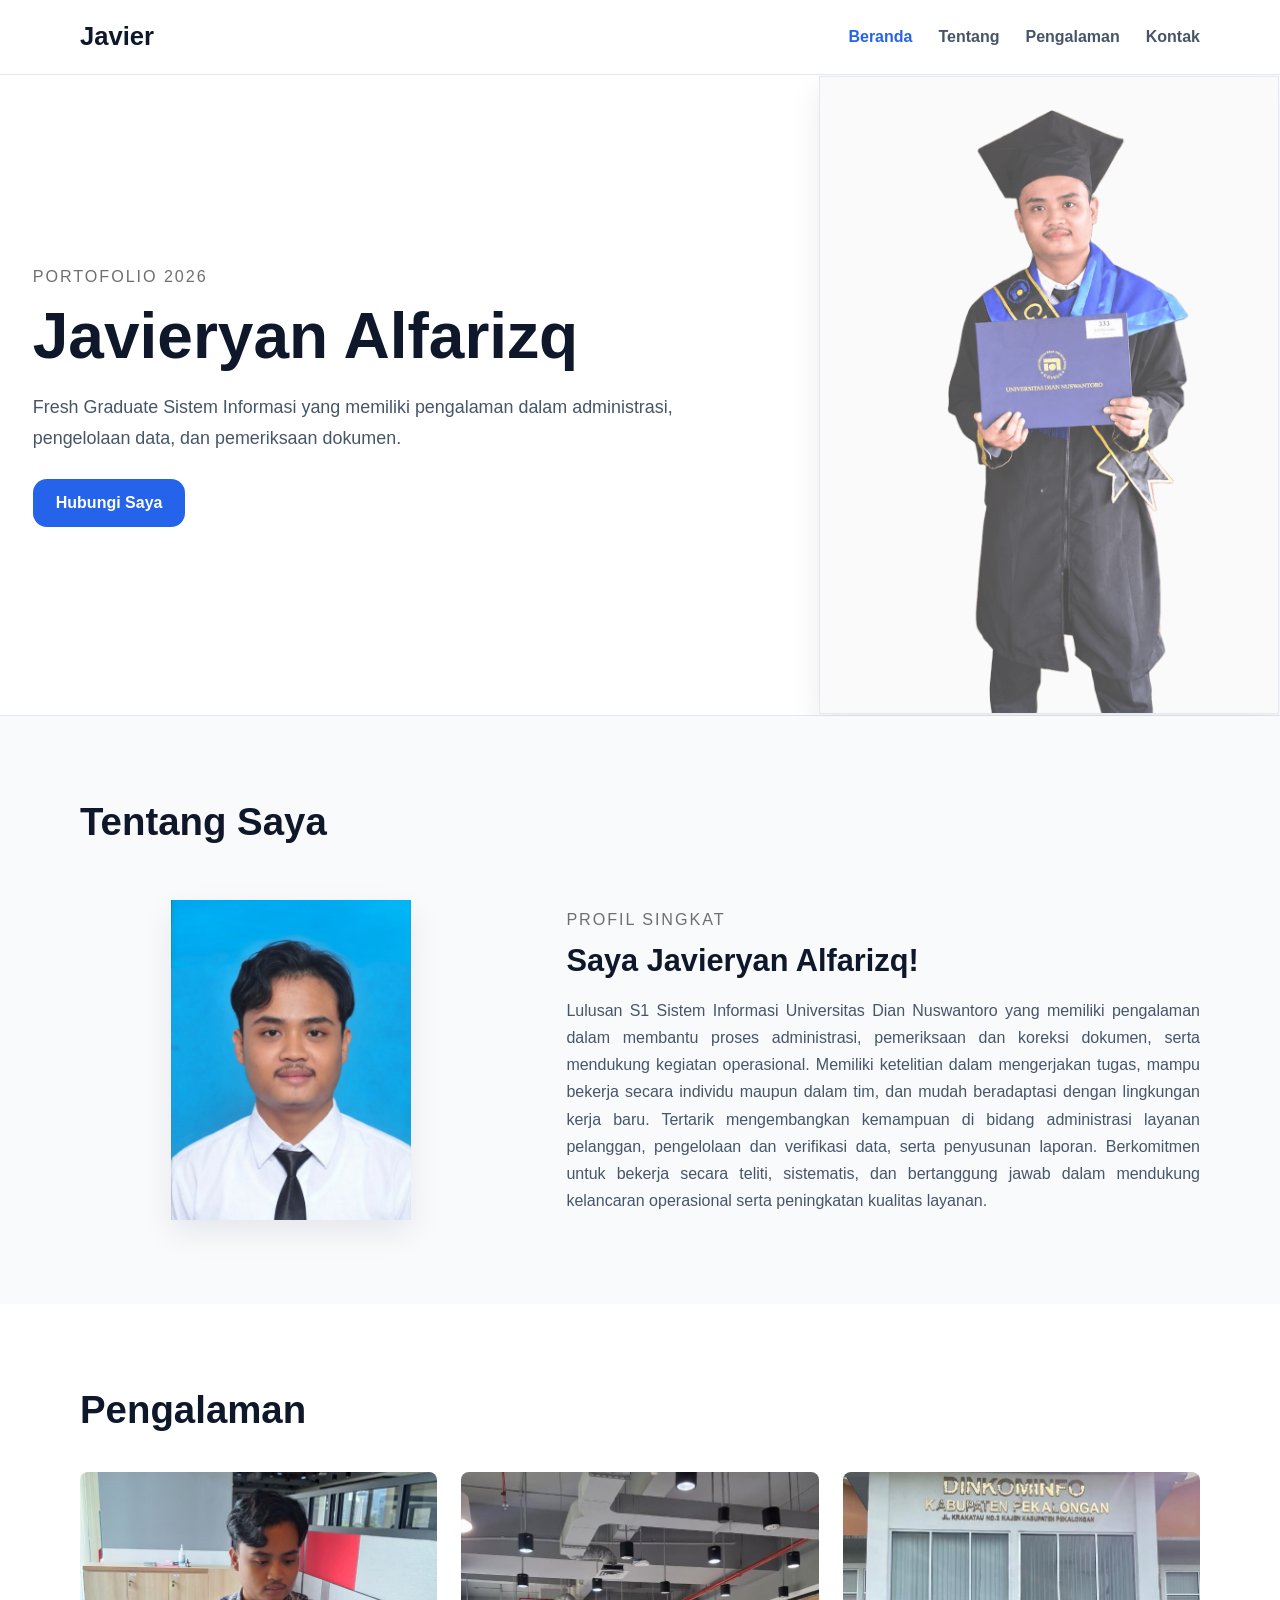
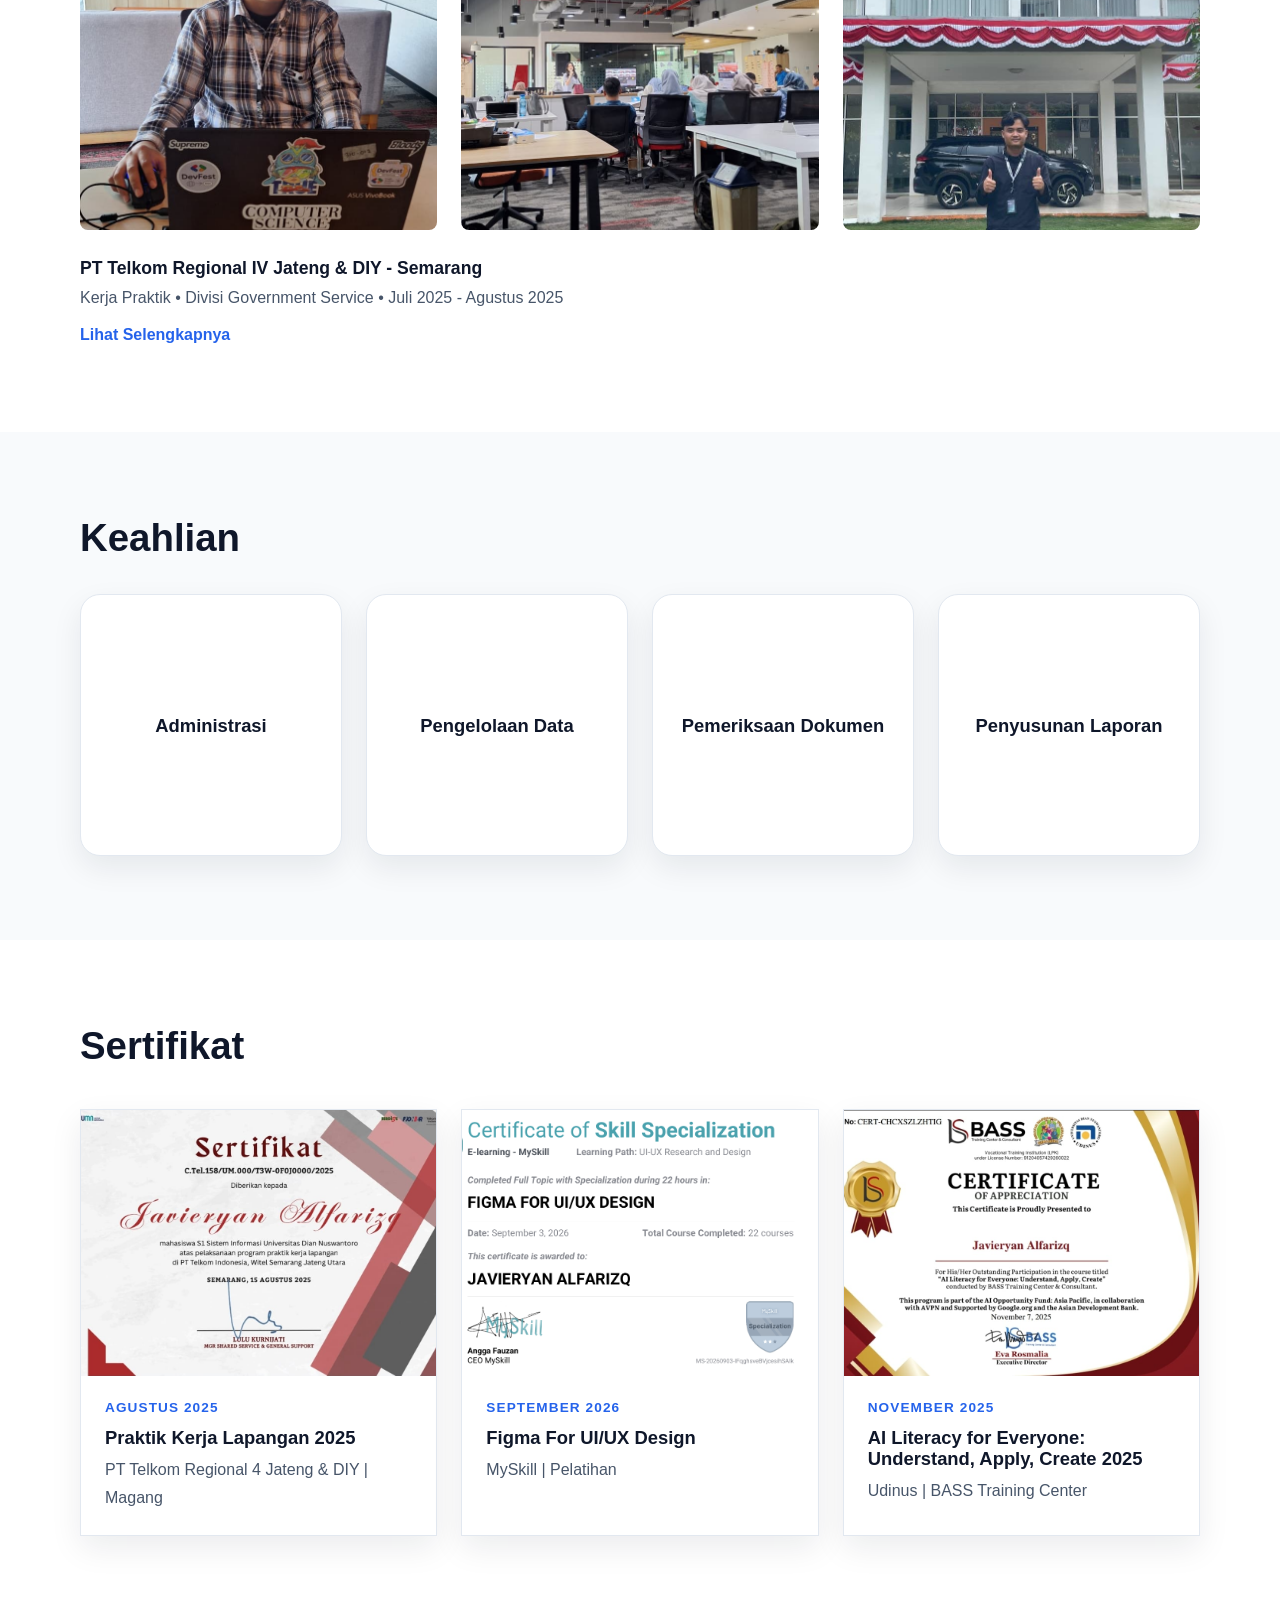
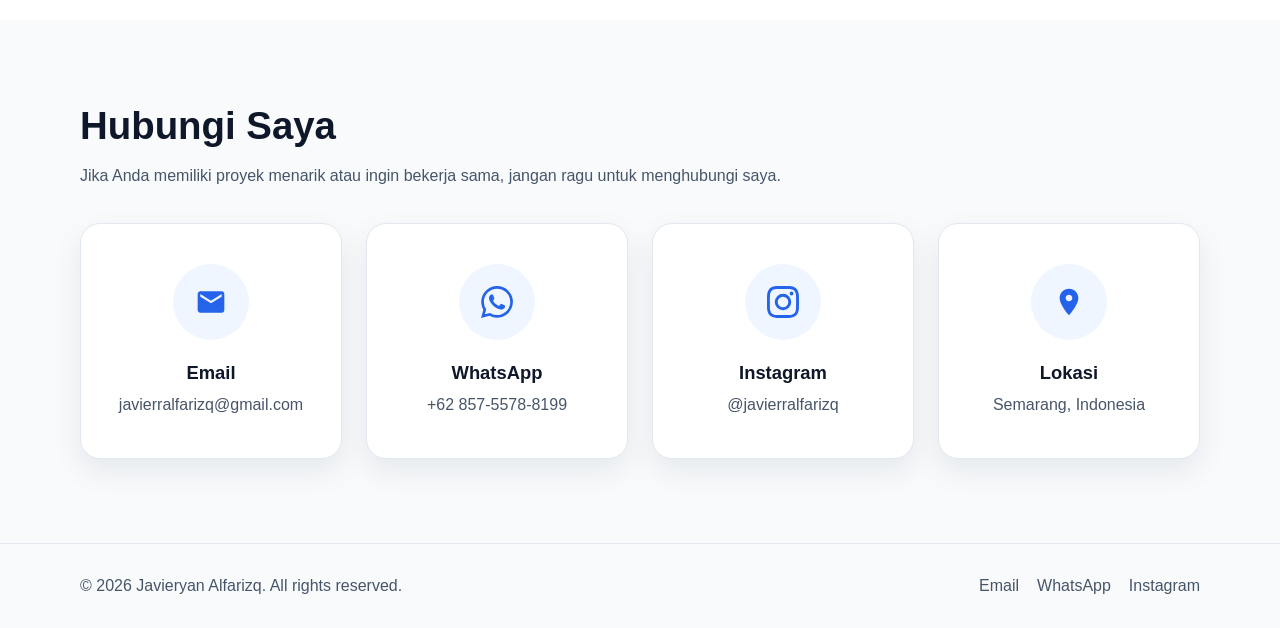
==== commit d4f625b4: "javier ya" ====
--- a/index.html
+++ b/index.html
@@ -4,7 +4,7 @@
   <meta charset="UTF-8" />
   <meta name="viewport" content="width=device-width, initial-scale=1.0" />
 
-  <title>Javieryan Alfarizq — UI/UX Designer</title>
+  <title>Javieryan Alfarizq</title>
 
   <meta
     name="description"
@@ -35,7 +35,6 @@
         <ul id="nav-links" class="nav-links">
           <li><a class="nav-link active" aria-current="page" href="index.html">Beranda</a></li>
           <li><a class="nav-link" href="about.html">Tentang</a></li>
-          <li><a class="nav-link" href="projects.html">Proyek</a></li>
           <li><a class="nav-link" href="experience.html">Pengalaman</a></li>
           <li><a class="nav-link" href="contact.html">Kontak</a></li>
         </ul>
@@ -55,17 +54,14 @@
 
             <h1>Javieryan Alfarizq</h1>
             
-            <p class="hero-role">UI/UX Designer</p>
-
+        
             <p class="lead">
-              Fresh Graduate Sistem Informasi yang memiliki ketertarikan pada bidang
-              UI/UX Design dan berfokus pada perancangan antarmuka yang sederhana,
-              fungsional, dan mudah digunakan.
+              Fresh Graduate Sistem Informasi yang memiliki pengalaman dalam administrasi, pengelolaan data, dan pemeriksaan dokumen.
             </p>
 
             <div class="btn-row">
-              <a class="btn btn-primary" href="projects.html">Lihat Proyek</a>
-              <a class="btn btn-secondary" href="contact.html">Hubungi Saya</a>
+              
+              <a class="btn btn-primary" href="contact.html">Hubungi Saya</a>
             </div>
           </div>
         </div>
@@ -104,14 +100,7 @@
             <h3 class="about-name">Saya Javieryan Alfarizq!</h3>
 
             <p class="about-desc">
-              Lulusan S1 Sistem Informasi Universitas Dian Nuswantoro yang memiliki
-              ketertarikan pada bidang UI/UX Design. Memiliki pengalaman menggunakan
-              Figma dalam merancang antarmuka aplikasi mobile maupun web melalui
-              proyek akademik, termasuk proyek skripsi, serta terus mengembangkan
-              kemampuan melalui pembelajaran dan proyek pribadi. Mampu bekerja secara
-              individu maupun dalam tim, mudah beradaptasi dengan lingkungan baru,
-              serta memiliki semangat untuk terus belajar dan mengembangkan kemampuan
-              sesuai dengan perkembangan teknologi.
+              Lulusan S1 Sistem Informasi Universitas Dian Nuswantoro yang memiliki pengalaman dalam membantu proses administrasi, pemeriksaan dan koreksi dokumen, serta mendukung kegiatan operasional. Memiliki ketelitian dalam mengerjakan tugas, mampu bekerja secara individu maupun dalam tim, dan mudah beradaptasi dengan lingkungan kerja baru. Tertarik mengembangkan kemampuan di bidang administrasi layanan pelanggan, pengelolaan dan verifikasi data, serta penyusunan laporan. Berkomitmen untuk bekerja secara teliti, sistematis, dan bertanggung jawab dalam mendukung kelancaran operasional serta peningkatan kualitas layanan.
             </p>
           </div>
 
@@ -120,141 +109,8 @@
       </div>
     </section>
 
-    <!-- Keahlian -->
-    <section id="keahlian" class="section reveal">
-      <div class="container">
-        <div class="section-head">
-          <h2>Keahlian</h2>
-        </div>
-
-        <div class="grid-3">
-          <article class="card skill-card">
-            <h3>Wireframing</h3>
-          </article>
-
-          <article class="card skill-card">
-            <h3>UI Design</h3>
-            
-          </article>
-
-          <article class="card skill-card">
-            <h3>Prototype</h3>
-            
-          </article>
-
-          <article class="card skill-card">
-            <h3>Auto Layout</h3>
-            
-          </article>
-
-          
-        </div>
-      </div>
-    </section>
-
-     <!-- Sertifikat -->
-    <section id="sertifikat" class="section alt reveal">
-      <div class="container">
-
-        <h2 class="cert-title">Sertifikat</h2>
-
-        <div class="cert-grid">
-
-          <article class="cert-card">
-            <div class="cert-media" data-title="Praktik Kerja Lapangan 2025">
-              <img src="assets/images/profile/sertifikatuiux.png" alt="Sertifikat Praktik Kerja Lapangan PT Telkom" />
-            </div>
-            <div class="cert-caption">
-              <p class="cert-date"> September 2026</p>
-              <h3>Figma For UI/UX Design</h3>
-              <p class="cert-meta">MySkill | Pelatihan</p>
-            </div>
-          </article>
-
-          <article class="cert-card">
-            <div class="cert-media" data-title="Praktik Kerja Lapangan 2025">
-              <img src="assets/images/profile/sertifikattelkom.jpeg" alt="Sertifikat Praktik Kerja Lapangan PT Telkom" />
-            </div>
-            <div class="cert-caption">
-              <p class="cert-date"> Agustus 2025</p>
-              <h3>Praktik Kerja Lapangan 2025</h3>
-              <p class="cert-meta">PT Telkom Regional 4 Jateng & DIY | Magang</p>
-            </div>
-          </article>
-
-          <article class="cert-card">
-            <div class="cert-media" data-title="AI Literacy for Everyone: Understand, Apply, Create 2025">
-              <img src="assets/images/profile/sertifikatudinus.jpeg" alt="AI Literacy for Everyone: Understand, Apply, Create 2025" />
-            </div>
-            <div class="cert-caption">
-              <p class="cert-date">November 2025</p>
-              <h3>AI Literacy for Everyone: Understand, Apply, Create 2025</h3>
-              <p class="cert-meta">Udinus | BASS Training Center</p>
-            </div>
-          </article>
-
-        </div>
-
-      </div>
-    </section>
-
-
-    <!-- Proyek Unggulan -->
-    <section id="proyek" class="section reveal">
-      <div class="container">
-        <div class="section-head">
-          
-          <h2>Proyek</h2>
-          
-        </div>
-
-        <div class="grid-2">
-          <article class="card">
-            <img
-              class="project-thumb"
-              src="assets/images/profile/DLH.jpeg"
-              alt="Desain aplikasi Sistem Pelaporan Sampah"
-              loading="lazy"
-            />
-            <div class="card-body">
-              <h3>Sistem Pelaporan Sampah</h3>
-              <p>
-                Merancang desain UI/UX aplikasi pelaporan sampah menggunakan
-                Figma. Desain mencakup antarmuka mobile untuk petugas TPS dalam
-                proses pencatatan data sampah.
-              </p>
-              <a class="link-arrow" href="projects.html#sampah">
-                Lihat detail proyek →
-              </a>
-            </div>
-          </article>
-
-          <article class="card">
-            <img
-              class="project-thumb"
-              src="assets/images/profile/driverlog.jpeg"
-              alt="Desain aplikasi DriverLog"
-              loading="lazy"
-            />
-            <div class="card-body">
-              <h3>DriverLog</h3>
-              <p>
-                Merancang desain UI/UX aplikasi DriverLog menggunakan Figma.
-                Desain mencakup fitur pencatatan riwayat servis kendaraan,
-                pengingat jadwal servis, serta halaman informasi dan tips
-                perawatan kendaraan.
-              </p>
-              <a class="link-arrow" href="projects.html#driverlog">
-                Lihat detail proyek →
-              </a>
-            </div>
-          </article>
-        </div>
-      </div>
-    </section>
-
-        <!-- Pengalaman -->
-    <section id="pengalaman" class="section alt reveal">
+    <!-- Pengalaman -->
+    <section id="pengalaman" class="section reveal">
       <div class="container">
 
         <h2 class="exp-title">Pengalaman</h2>
@@ -264,8 +120,16 @@
           <div class="exp-media">
             <img src="assets/images/profile/Magang1.jpeg" alt="Dokumentasi magang di PT Telkom" />
             <div class="exp-overlay">
-              <h3>Review Dokumen Kerja</h3>
-              <p>Membantu Proses Review Dan Koreksi Dokumen Kerja</p>
+              <h3>Pengumpulan dan Pengelolaan Data</h3>
+              <p>Melakukan pengumpulan dan pengelolaan data instansi pemerintah daerah</p>
+            </div>
+          </div>
+
+          <div class="exp-media">
+            <img src="assets/images/profile/magang5.jpeg" alt="Dokumentasi magang di PT Telkom" />
+            <div class="exp-overlay">
+              <h3>Koordinasi Dengan Tim</h3>
+              <p>Berkoordinasi mendukung kegiatan operasional divisi</p>
             </div>
           </div>
 
@@ -277,13 +141,7 @@
             </div>
           </div>
 
-          <div class="exp-media">
-            <img src="assets/images/profile/magang4.jpeg" alt="Dokumentasi magang di PT Telkom" />
-            <div class="exp-overlay">
-              <h3>Foto Bersama</h3>
-              <p>Foto Bersama Karyawan Divisi Government Service</p>
-            </div>
-          </div>
+          
 
         </div>
 
@@ -296,9 +154,94 @@
       </div>
     </section>
 
+
+    <!-- Keahlian -->
+    <section id="keahlian" class="section alt reveal">
+      <div class="container">
+        <div class="section-head">
+          <h2>Keahlian</h2>
+        </div>
+
+        <div class="grid-3">
+          <article class="card skill-card">
+            <h3>Administrasi</h3>
+          </article>
+
+          <article class="card skill-card">
+            <h3>Pengelolaan Data</h3>
+            
+          </article>
+
+          <article class="card skill-card">
+            <h3>Pemeriksaan Dokumen</h3>
+            
+          </article>
+
+          <article class="card skill-card">
+            <h3>Penyusunan Laporan</h3>
+            
+          </article>
+
+          
+        </div>
+      </div>
+    </section>
+
+     <!-- Sertifikat -->
+    <section id="sertifikat" class="section reveal">
+      <div class="container">
+
+        <h2 class="cert-title">Sertifikat</h2>
+
+        <div class="cert-grid">
+
+          <article class="cert-card">
+            <div class="cert-media" data-title="Praktik Kerja Lapangan 2025">
+              <img src="assets/images/profile/sertifikattelkom.jpeg" alt="Sertifikat Praktik Kerja Lapangan PT Telkom" />
+            </div>
+            <div class="cert-caption">
+              <p class="cert-date"> Agustus 2025</p>
+              <h3>Praktik Kerja Lapangan 2025</h3>
+              <p class="cert-meta">PT Telkom Regional 4 Jateng & DIY | Magang</p>
+            </div>
+          </article>
+
+
+          <article class="cert-card">
+            <div class="cert-media" data-title="Praktik Kerja Lapangan 2025">
+              <img src="assets/images/profile/sertifikatuiux.png" alt="Sertifikat Praktik Kerja Lapangan PT Telkom" />
+            </div>
+            <div class="cert-caption">
+              <p class="cert-date"> September 2026</p>
+              <h3>Figma For UI/UX Design</h3>
+              <p class="cert-meta">MySkill | Pelatihan</p>
+            </div>
+          </article>
+
+      
+          <article class="cert-card">
+            <div class="cert-media" data-title="AI Literacy for Everyone: Understand, Apply, Create 2025">
+              <img src="assets/images/profile/sertifikatudinus.jpeg" alt="AI Literacy for Everyone: Understand, Apply, Create 2025" />
+            </div>
+            <div class="cert-caption">
+              <p class="cert-date">November 2025</p>
+              <h3>AI Literacy for Everyone: Understand, Apply, Create 2025</h3>
+              <p class="cert-meta">Udinus | BASS Training Center</p>
+            </div>
+          </article>
+
+        </div>
+
+      </div>
+    </section>
+
+
+
+
+      
        
     <!-- CTA Kontak -->
-    <section id="kontak" class="section reveal">
+    <section id="kontak" class="section alt reveal">
       <div class="container">
         <div class="section-head">
           
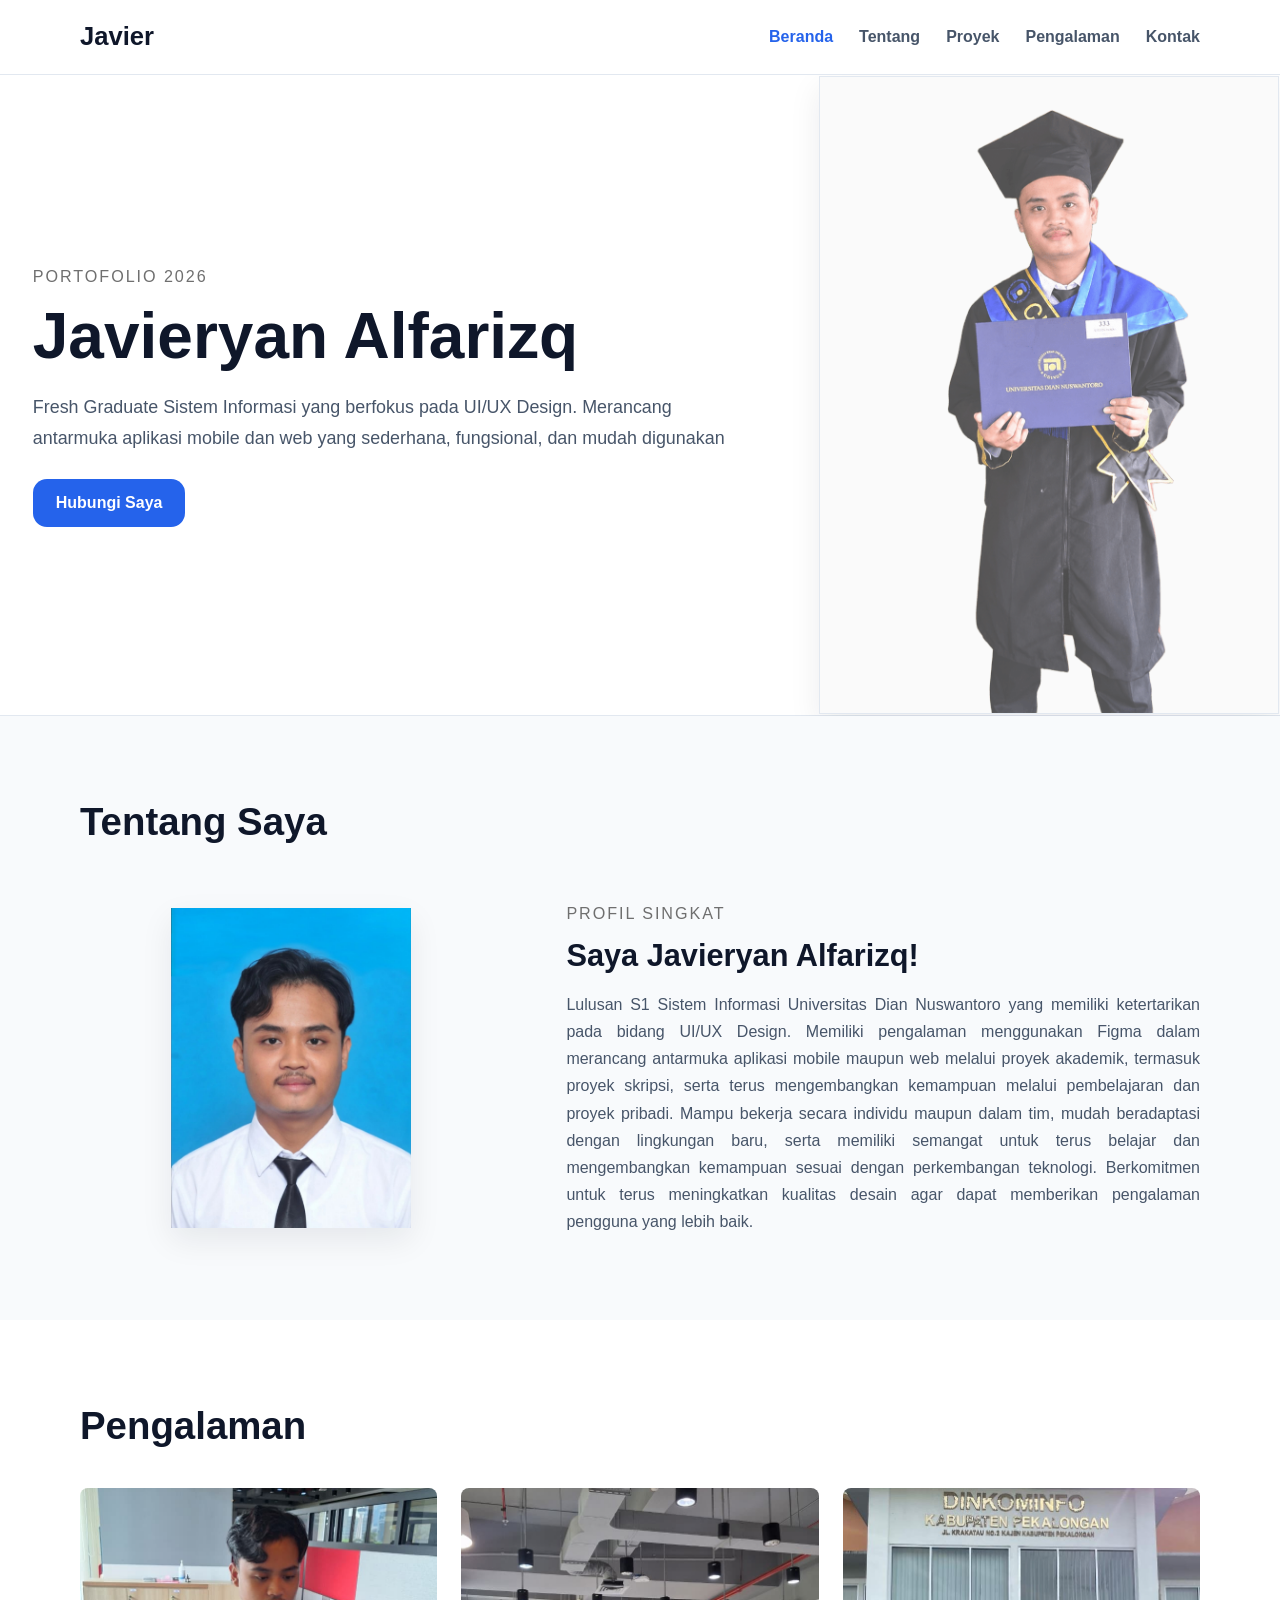
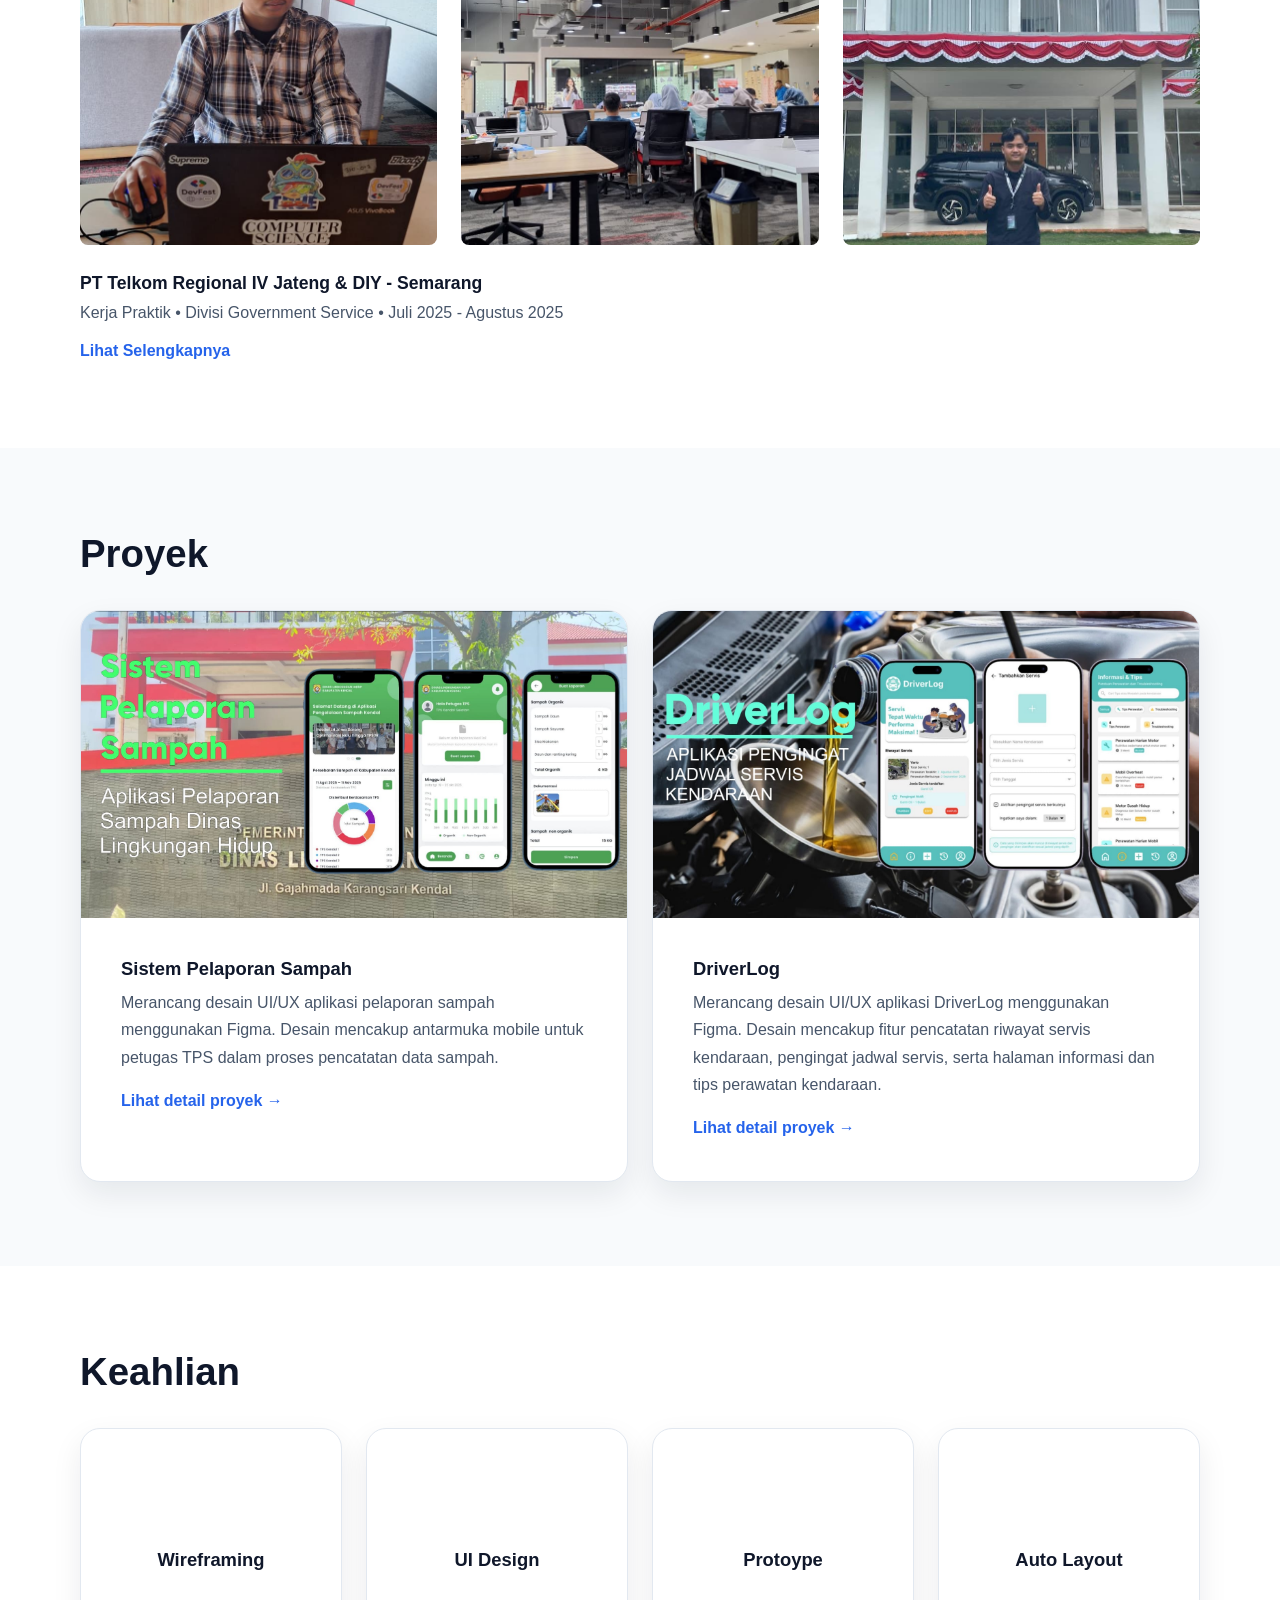
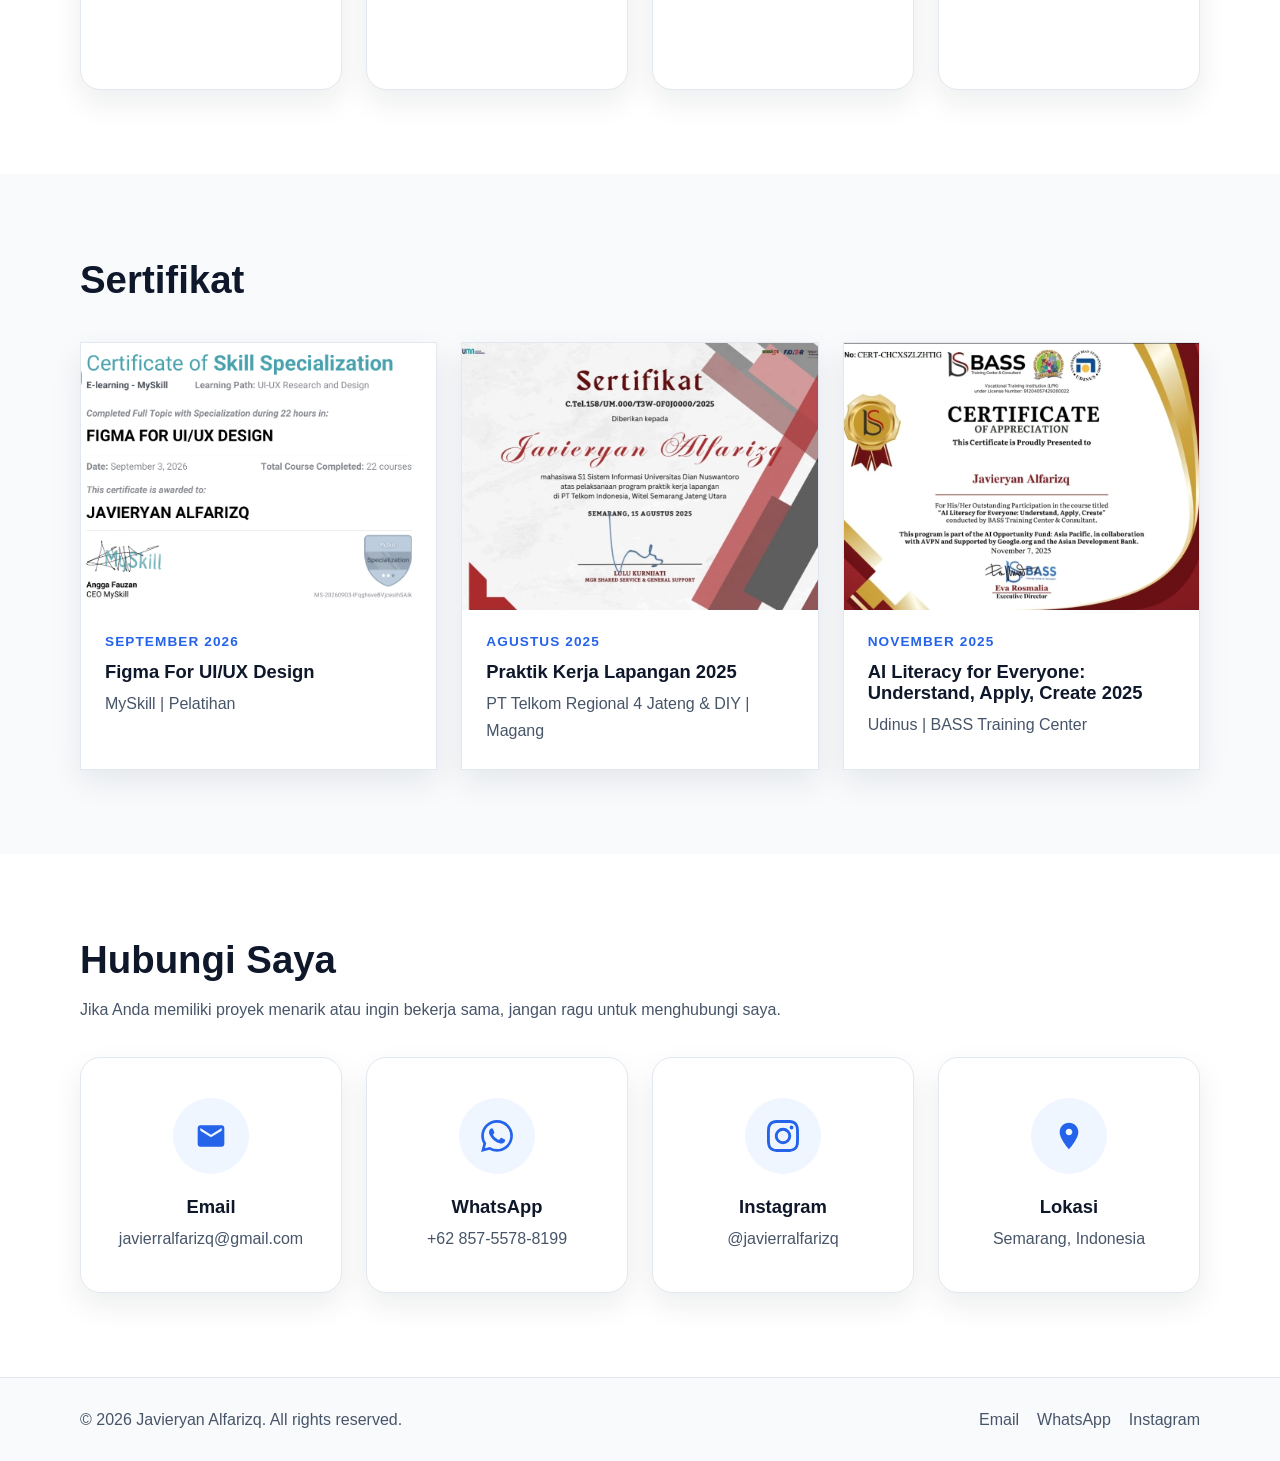
==== commit 349fb1c4: "javier" ====
--- a/index.html
+++ b/index.html
@@ -35,7 +35,9 @@
         <ul id="nav-links" class="nav-links">
           <li><a class="nav-link active" aria-current="page" href="index.html">Beranda</a></li>
           <li><a class="nav-link" href="about.html">Tentang</a></li>
+          <li><a class="nav-link"  href="projects.html">Proyek</a></li>
           <li><a class="nav-link" href="experience.html">Pengalaman</a></li>
+  
           <li><a class="nav-link" href="contact.html">Kontak</a></li>
         </ul>
       </nav>
@@ -56,7 +58,7 @@
             
         
             <p class="lead">
-              Fresh Graduate Sistem Informasi yang memiliki pengalaman dalam administrasi, pengelolaan data, dan pemeriksaan dokumen.
+              Fresh Graduate Sistem Informasi yang berfokus pada UI/UX Design. Merancang antarmuka aplikasi mobile dan web yang sederhana, fungsional, dan mudah digunakan
             </p>
 
             <div class="btn-row">
@@ -100,7 +102,13 @@
             <h3 class="about-name">Saya Javieryan Alfarizq!</h3>
 
             <p class="about-desc">
-              Lulusan S1 Sistem Informasi Universitas Dian Nuswantoro yang memiliki pengalaman dalam membantu proses administrasi, pemeriksaan dan koreksi dokumen, serta mendukung kegiatan operasional. Memiliki ketelitian dalam mengerjakan tugas, mampu bekerja secara individu maupun dalam tim, dan mudah beradaptasi dengan lingkungan kerja baru. Tertarik mengembangkan kemampuan di bidang administrasi layanan pelanggan, pengelolaan dan verifikasi data, serta penyusunan laporan. Berkomitmen untuk bekerja secara teliti, sistematis, dan bertanggung jawab dalam mendukung kelancaran operasional serta peningkatan kualitas layanan.
+              Lulusan S1 Sistem Informasi Universitas Dian Nuswantoro yang memiliki ketertarikan pada bidang 
+UI/UX Design. Memiliki pengalaman menggunakan Figma dalam merancang antarmuka aplikasi 
+mobile maupun web melalui proyek akademik, termasuk proyek skripsi, serta terus mengembangkan 
+kemampuan melalui pembelajaran dan proyek pribadi. Mampu bekerja secara individu maupun 
+dalam tim, mudah beradaptasi dengan lingkungan baru, serta memiliki semangat untuk terus belajar 
+dan mengembangkan kemampuan sesuai dengan perkembangan teknologi. Berkomitmen untuk terus 
+meningkatkan kualitas desain agar dapat memberikan pengalaman pengguna yang lebih baik. 
             </p>
           </div>
 
@@ -154,9 +162,60 @@
       </div>
     </section>
 
+        <!-- Proyek Unggulan -->
+    <section id="proyek" class="section alt reveal">
+      <div class="container">
+        <div class="section-head">
+          <h2>Proyek</h2>
+        </div>
+
+        <div class="grid-2">
+          <article class="card">
+            <img
+              class="project-thumb"
+              src="assets/images/profile/DLH.jpeg"
+              alt="Desain aplikasi Sistem Pelaporan Sampah"
+              loading="lazy"
+            />
+            <div class="card-body">
+              <h3>Sistem Pelaporan Sampah</h3>
+              <p>
+                Merancang desain UI/UX aplikasi pelaporan sampah menggunakan
+                Figma. Desain mencakup antarmuka mobile untuk petugas TPS dalam
+                proses pencatatan data sampah.
+              </p>
+              <a class="link-arrow" href="projects.html#sampah">
+                Lihat detail proyek →
+              </a>
+            </div>
+          </article>
+
+          <article class="card">
+            <img
+              class="project-thumb"
+              src="assets/images/profile/driverlog.jpeg"
+              alt="Desain aplikasi DriverLog"
+              loading="lazy"
+            />
+            <div class="card-body">
+              <h3>DriverLog</h3>
+              <p>
+                Merancang desain UI/UX aplikasi DriverLog menggunakan Figma.
+                Desain mencakup fitur pencatatan riwayat servis kendaraan,
+                pengingat jadwal servis, serta halaman informasi dan tips
+                perawatan kendaraan.
+              </p>
+              <a class="link-arrow" href="projects.html#driverlog">
+                Lihat detail proyek →
+              </a>
+            </div>
+          </article>
+        </div>
+      </div>
+    </section>
 
     <!-- Keahlian -->
-    <section id="keahlian" class="section alt reveal">
+    <section id="keahlian" class="section reveal">
       <div class="container">
         <div class="section-head">
           <h2>Keahlian</h2>
@@ -164,21 +223,21 @@
 
         <div class="grid-3">
           <article class="card skill-card">
-            <h3>Administrasi</h3>
+            <h3>Wireframing</h3>
           </article>
 
           <article class="card skill-card">
-            <h3>Pengelolaan Data</h3>
+            <h3>UI Design</h3>
             
           </article>
 
           <article class="card skill-card">
-            <h3>Pemeriksaan Dokumen</h3>
+            <h3>Protoype</h3>
             
           </article>
 
           <article class="card skill-card">
-            <h3>Penyusunan Laporan</h3>
+            <h3>Auto Layout</h3>
             
           </article>
 
@@ -188,12 +247,23 @@
     </section>
 
      <!-- Sertifikat -->
-    <section id="sertifikat" class="section reveal">
+    <section id="sertifikat" class="section alt reveal">
       <div class="container">
 
         <h2 class="cert-title">Sertifikat</h2>
 
         <div class="cert-grid">
+
+           <article class="cert-card">
+            <div class="cert-media" data-title="Praktik Kerja Lapangan 2025">
+              <img src="assets/images/profile/sertifikatuiux.png" alt="Sertifikat Praktik Kerja Lapangan PT Telkom" />
+            </div>
+            <div class="cert-caption">
+              <p class="cert-date"> September 2026</p>
+              <h3>Figma For UI/UX Design</h3>
+              <p class="cert-meta">MySkill | Pelatihan</p>
+            </div>
+          </article>
 
           <article class="cert-card">
             <div class="cert-media" data-title="Praktik Kerja Lapangan 2025">
@@ -207,16 +277,7 @@
           </article>
 
 
-          <article class="cert-card">
-            <div class="cert-media" data-title="Praktik Kerja Lapangan 2025">
-              <img src="assets/images/profile/sertifikatuiux.png" alt="Sertifikat Praktik Kerja Lapangan PT Telkom" />
-            </div>
-            <div class="cert-caption">
-              <p class="cert-date"> September 2026</p>
-              <h3>Figma For UI/UX Design</h3>
-              <p class="cert-meta">MySkill | Pelatihan</p>
-            </div>
-          </article>
+      
 
       
           <article class="cert-card">
@@ -241,7 +302,7 @@
       
        
     <!-- CTA Kontak -->
-    <section id="kontak" class="section alt reveal">
+    <section id="kontak" class="section reveal">
       <div class="container">
         <div class="section-head">
           
